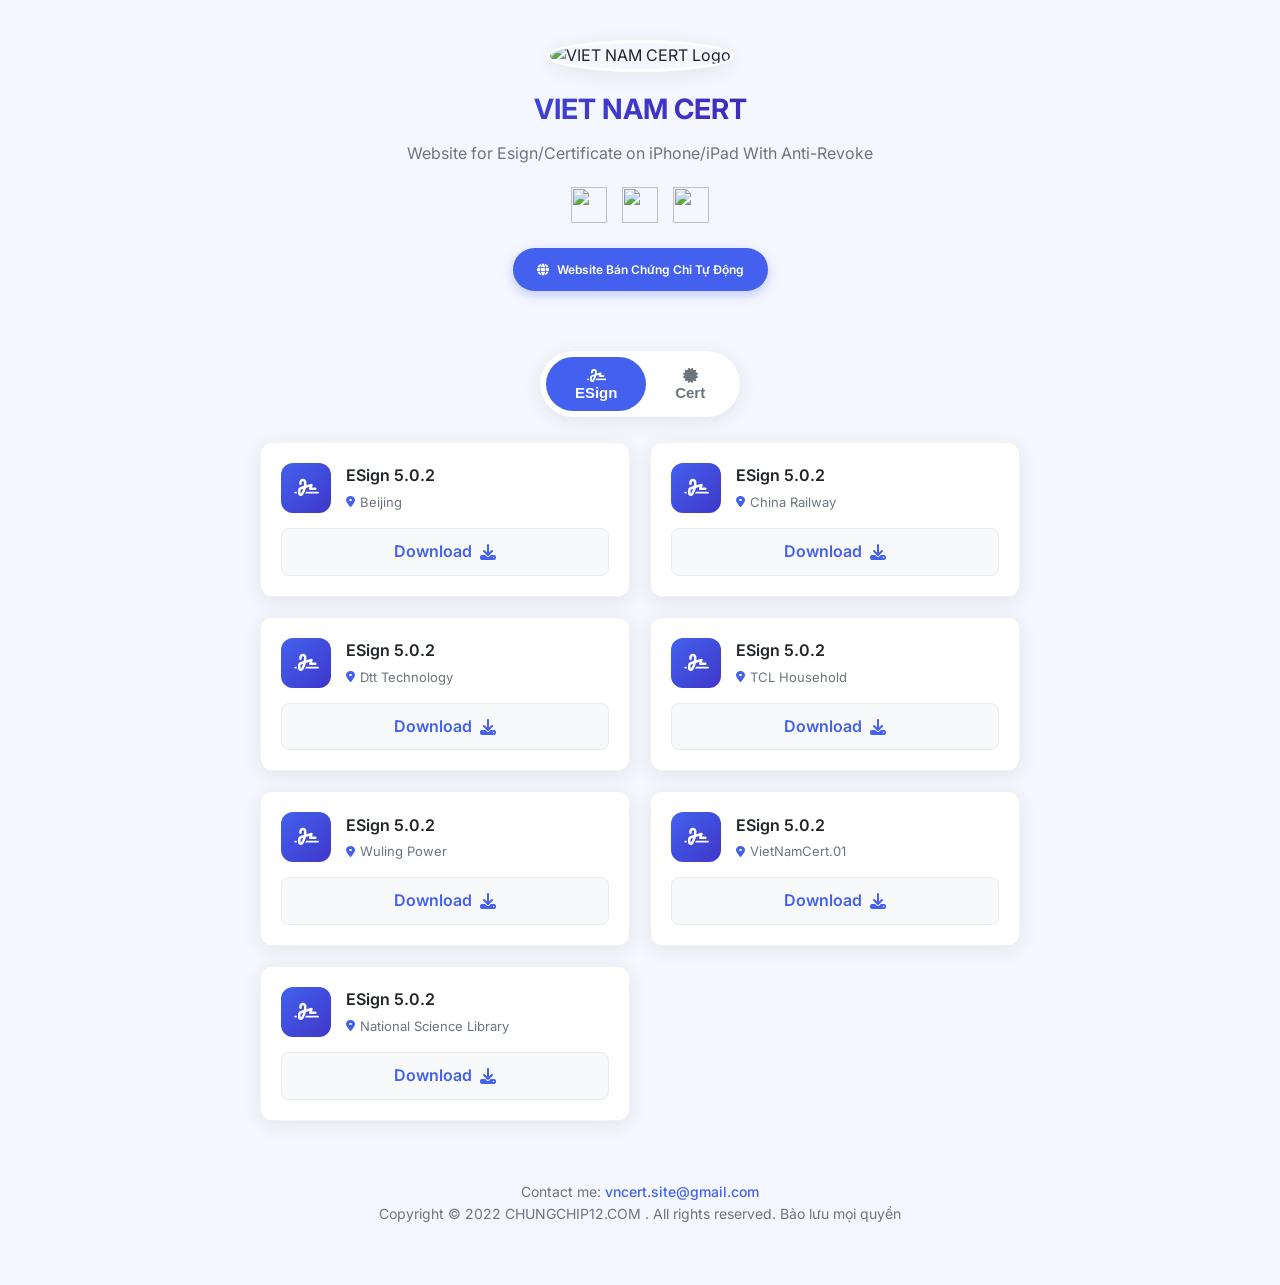
==== index.html @ 8fd4dbf2 "Cập nhật nội dung index.html" ====
<!DOCTYPE html>
<html lang="vi">
<head>
  <meta charset="UTF-8">
  <meta name="viewport" content="width=device-width, initial-scale=1.0">
  <title>ESign & Cert Manager</title>
  <link href="https://fonts.googleapis.com/css2?family=Inter:wght@400;500;600;700&display=swap" rel="stylesheet">
  <link rel="stylesheet" href="https://cdnjs.cloudflare.com/ajax/libs/font-awesome/6.4.0/css/all.min.css">
  <style>
    :root {
      --primary: #4361ee;
      --primary-dark: #3a56d4;
      --secondary: #3f37c9;
      --light: #f8f9fa;
      --dark: #212529;
      --gray: #6c757d;
      --light-gray: #e9ecef;
      --card-shadow: 0 4px 20px rgba(0, 0, 0, 0.08);
      --transition: all 0.3s ease;
    }
    
    * {
      margin: 0;
      padding: 0;
      box-sizing: border-box;
    }
    
    body {
      font-family: 'Inter', sans-serif;
      background-color: #f5f7ff;
      color: var(--dark);
      line-height: 1.6;
      padding: 20px;
      min-height: 100vh;
    }
    
    .container {
      max-width: 800px;
      margin: 0 auto;
      padding: 20px;
    }
    
    header {
      text-align: center;
      margin-bottom: 30px;
    }
    
    .logo {
      width: 100px;
      height: 100px;
      border-radius: 50%;
      object-fit: cover;
      border: 3px solid white;
      box-shadow: var(--card-shadow);
      margin-bottom: 15px;
    }
    
    h1 {
      font-size: 28px;
      font-weight: 700;
      color: var(--primary);
      margin-bottom: 10px;
      background: linear-gradient(90deg, #4361ee, #3a0ca3);
      -webkit-background-clip: text;
      -webkit-text-fill-color: transparent;
    }
    
    .subtitle {
      color: var(--gray);
      font-size: 16px;
      max-width: 500px;
      margin: 0 auto 20px;
    }
    
    .website-link {
      display: inline-flex;
      align-items: center;
      gap: 8px;
      background: var(--primary);
      color: white;
      padding: 12px 24px;
      border-radius: 50px;
      font-weight: 600;
      text-decoration: none;
      margin-bottom: 30px;
      transition: var(--transition);
      box-shadow: 0 4px 12px rgba(67, 97, 238, 0.3);
      font-size: 12px;
    }
    
    .website-link:hover {
      background: var(--primary-dark);
      transform: translateY(-2px);
      box-shadow: 0 6px 16px rgba(67, 97, 238, 0.4);
    }
    
    .social-icons {
      display: flex;
      justify-content: center;
      gap: 15px;
      margin-bottom: 25px;
    }
    
    .social-icon {
      width: 36px;
      height: 36px;
      
      object-fit: cover;
      cursor: pointer;
      transition: var(--transition);
    }
    
    .social-icon:hover {
      transform: translateY(-3px);
    }
    
    .tab-container {
      display: flex;
      justify-content: center;
      margin-bottom: 25px;
      background: white;
      padding: 6px;
      border-radius: 50px;
      box-shadow: var(--card-shadow);
      max-width: 200px;
      margin-left: auto;
      margin-right: auto;
    }
    
    .tab-btn {
      padding: 10px 25px;
      border-radius: 50px;
      font-weight: 600;
      border: none;
      background: transparent;
      cursor: pointer;
      color: var(--gray);
      transition: var(--transition);
      font-size: 15px;
    }
    
    .tab-btn.active {
      background: var(--primary);
      color: white;
    }
    
    .app-grid {
      display: grid;
      grid-template-columns: repeat(auto-fill, minmax(300px, 1fr));
      gap: 20px;
      margin-bottom: 40px;
    }
    
    .app-card {
      background: white;
      border-radius: 12px;
      padding: 20px;
      box-shadow: var(--card-shadow);
      transition: var(--transition);
      border: 1px solid rgba(0, 0, 0, 0.05);
    }
    
    .app-card:hover {
      transform: translateY(-5px);
      box-shadow: 0 10px 30px rgba(0, 0, 0, 0.1);
    }
    
    .app-header {
      display: flex;
      align-items: center;
      margin-bottom: 15px;
    }
    
    .app-icon {
      width: 50px;
      height: 50px;
      border-radius: 12px;
      background: linear-gradient(135deg, #4361ee, #3f37c9);
      display: flex;
      align-items: center;
      justify-content: center;
      margin-right: 15px;
      color: white;
      font-size: 20px;
    }
    
    .app-title {
      font-weight: 600;
      font-size: 16px;
      margin-bottom: 3px;
    }
    
    .app-meta {
      display: flex;
      align-items: center;
      color: var(--gray);
      font-size: 13px;
    }
    
    .app-meta i {
      margin-right: 5px;
      color: var(--primary);
      font-size: 12px;
    }
    
    .download-btn {
      display: flex;
      align-items: center;
      justify-content: center;
      width: 100%;
      padding: 10px;
      background: var(--light);
      border-radius: 8px;
      color: var(--primary);
      font-weight: 600;
      text-decoration: none;
      transition: var(--transition);
      margin-top: 15px;
      border: 1px solid var(--light-gray);
    }
    
    .download-btn:hover {
      background: var(--primary);
      color: white;
    }
    
    .download-btn i {
      margin-left: 8px;
    }
    
    footer {
      text-align: center;
      padding: 20px;
      color: var(--gray);
      font-size: 14px;
      margin-top: 40px;
    }
    
    footer a {
      color: var(--primary);
      text-decoration: none;
      font-weight: 500;
    }
    
    footer a:hover {
      text-decoration: underline;
    }
    
    .hidden {
      display: none;
    }
    
    @media (max-width: 768px) {
      .app-grid {
        grid-template-columns: 1fr;
      }
      
      h1 {
        font-size: 24px;
      }
      
      .subtitle {
        font-size: 14px;
      }
      
      .tab-btn {
        padding: 8px 20px;
        font-size: 14px;
      }
    }
  </style>
</head>
<body>
  <div class="container">
    <header>
      <img src="https://i.imgur.com/BIbDCrO.png" alt="VIET NAM CERT Logo" class="logo">
      <h1>VIET NAM CERT</h1>
      <p class="subtitle">Website for Esign/Certificate on iPhone/iPad With Anti-Revoke</p>
      
      <div class="social-icons">
        <img src="https://i.imgur.com/zsy9xD9.png" class="social-icon" onclick="window.open('https://www.youtube.com/@P12Cert/videos', '_blank')">
        <img src="https://i.imgur.com/HTuuzNZ.png" class="social-icon" onclick="window.open('https://t.me/vietnamcert', '_blank')">
        <img src="https://i.imgur.com/PNgQPOG.png" class="social-icon" onclick="window.open('https://t.me/p12certvn', '_blank')">
      </div>
      
      <a href="https://chungchip12.com" target="_blank" class="website-link">
        <i class="fas fa-globe"></i> Website Bán Chứng Chỉ Tự Động
      </a>
    </header>

    <div class="tab-container">
      <button class="tab-btn active" onclick="showList('esign')">
        <i class="fas fa-signature"></i> ESign
      </button>
      <button class="tab-btn" onclick="showList('cert')">
        <i class="fas fa-certificate"></i> Cert
      </button>
    </div>

    <!-- ESign List -->
    <div id="esign-list" class="app-grid">
      <div class="app-card">
        <div class="app-header">
          <div class="app-icon">
            <i class="fas fa-signature"></i>
          </div>
          <div>
            <div class="app-title">ESign 5.0.2</div>
            <div class="app-meta">
              <i class="fas fa-map-marker-alt"></i> Beijing
            </div>
          </div>
        </div>
        <a href="https://link4sub.com/K8V9" target="_blank" class="download-btn">
          Download <i class="fas fa-download"></i>
        </a>
      </div>

      <div class="app-card">
        <div class="app-header">
          <div class="app-icon">
            <i class="fas fa-signature"></i>
          </div>
          <div>
            <div class="app-title">ESign 5.0.2</div>
            <div class="app-meta">
              <i class="fas fa-map-marker-alt"></i> China Railway
            </div>
          </div>
        </div>
        <a href="https://link4sub.com/9WWn" target="_blank" class="download-btn">
          Download <i class="fas fa-download"></i>
        </a>
      </div>

      <div class="app-card">
        <div class="app-header">
          <div class="app-icon">
            <i class="fas fa-signature"></i>
          </div>
          <div>
            <div class="app-title">ESign 5.0.2</div>
            <div class="app-meta">
              <i class="fas fa-map-marker-alt"></i> Dtt Technology
            </div>
          </div>
        </div>
        <a href="https://link4sub.com/y6nn" target="_blank" class="download-btn">
          Download <i class="fas fa-download"></i>
        </a>
      </div>

      <div class="app-card">
        <div class="app-header">
          <div class="app-icon">
            <i class="fas fa-signature"></i>
          </div>
          <div>
            <div class="app-title">ESign 5.0.2</div>
            <div class="app-meta">
              <i class="fas fa-map-marker-alt"></i> TCL Household
            </div>
          </div>
        </div>
        <a href="https://link4sub.com/Xnjk" target="_blank" class="download-btn">
          Download <i class="fas fa-download"></i>
        </a>
      </div>

      <div class="app-card">
        <div class="app-header">
          <div class="app-icon">
            <i class="fas fa-signature"></i>
          </div>
          <div>
            <div class="app-title">ESign 5.0.2</div>
            <div class="app-meta">
              <i class="fas fa-map-marker-alt"></i> Wuling Power
            </div>
          </div>
        </div>
        <a href="https://link4sub.com/OKaz" target="_blank" class="download-btn">
          Download <i class="fas fa-download"></i>
        </a>
      </div>

      <div class="app-card">
        <div class="app-header">
          <div class="app-icon">
            <i class="fas fa-signature"></i>
          </div>
          <div>
            <div class="app-title">ESign 5.0.2</div>
            <div class="app-meta">
              <i class="fas fa-map-marker-alt"></i> VietNamCert.01
            </div>
          </div>
        </div>
        <a href="https://link4sub.com/bsZQ" target="_blank" class="download-btn">
          Download <i class="fas fa-download"></i>
        </a>
      </div>

      <div class="app-card">
        <div class="app-header">
          <div class="app-icon">
            <i class="fas fa-signature"></i>
          </div>
          <div>
            <div class="app-title">ESign 5.0.2</div>
            <div class="app-meta">
              <i class="fas fa-map-marker-alt"></i> National Science Library
            </div>
          </div>
        </div>
        <a href="https://link4sub.com/2k3j" target="_blank" class="download-btn">
          Download <i class="fas fa-download"></i>
        </a>
      </div>
    </div>

    <!-- Cert List -->
    <div id="cert-list" class="app-grid hidden">
      <div class="app-card">
        <div class="app-header">
          <div class="app-icon">
            <i class="fas fa-certificate"></i>
          </div>
          <div>
            <div class="app-title">Certificate File</div>
            <div class="app-meta">
              <i class="fas fa-map-marker-alt"></i> Beijing
            </div>
          </div>
        </div>
        <a href="https://link4m.com/phPY35Qe" target="_blank" class="download-btn">
          Download <i class="fas fa-download"></i>
        </a>
      </div>

      <div class="app-card">
        <div class="app-header">
          <div class="app-icon">
            <i class="fas fa-certificate"></i>
          </div>
          <div>
            <div class="app-title">Certificate File</div>
            <div class="app-meta">
              <i class="fas fa-map-marker-alt"></i> China Railway
            </div>
          </div>
        </div>
        <a href="https://link4m.com/tB8urR" target="_blank" class="download-btn">
          Download <i class="fas fa-download"></i>
        </a>
      </div>

      <div class="app-card">
        <div class="app-header">
          <div class="app-icon">
            <i class="fas fa-certificate"></i>
          </div>
          <div>
            <div class="app-title">Certificate File</div>
            <div class="app-meta">
              <i class="fas fa-map-marker-alt"></i> Dtt Technology
            </div>
          </div>
        </div>
        <a href="https://www.mediafire.com/file/sxjfhmdlax9tdfy/Dtt+Technology+Co.zip/file" target="_blank" class="download-btn">
          Download <i class="fas fa-download"></i>
        </a>
      </div>

      <div class="app-card">
        <div class="app-header">
          <div class="app-icon">
            <i class="fas fa-certificate"></i>
          </div>
          <div>
            <div class="app-title">Certificate File</div>
            <div class="app-meta">
              <i class="fas fa-map-marker-alt"></i> TCL Household
            </div>
          </div>
        </div>
        <a href="https://link4m.com/kZuQ2sb" target="_blank" class="download-btn">
          Download <i class="fas fa-download"></i>
        </a>
      </div>

      <div class="app-card">
        <div class="app-header">
          <div class="app-icon">
            <i class="fas fa-certificate"></i>
          </div>
          <div>
            <div class="app-title">Certificate File</div>
            <div class="app-meta">
              <i class="fas fa-map-marker-alt"></i> Wuling Power
            </div>
          </div>
        </div>
        <a href="https://www.mediafire.com/file/gt97g58vxmuqpcm/Wuling+Power+Corporation.zip/file" target="_blank" class="download-btn">
          Download <i class="fas fa-download"></i>
        </a>
      </div>

      <div class="app-card">
        <div class="app-header">
          <div class="app-icon">
            <i class="fas fa-certificate"></i>
          </div>
          <div>
            <div class="app-title">Certificate File</div>
            <div class="app-meta">
              <i class="fas fa-map-marker-alt"></i> VietNamCert.01
            </div>
          </div>
        </div>
        <a href="https://yeumoney.com/3GTBHW" target="_blank" class="download-btn">
          Download <i class="fas fa-download"></i>
        </a>
      </div>

      <div class="app-card">
        <div class="app-header">
          <div class="app-icon">
            <i class="fas fa-certificate"></i>
          </div>
          <div>
            <div class="app-title">Certificate File</div>
            <div class="app-meta">
              <i class="fas fa-map-marker-alt"></i> National Science Library
            </div>
          </div>
        </div>
        <a href="https://www.mediafire.com/file/mi9yi0okxf4slvl/National+Science+Library,Chinese+Academy+of+Sciences.zip/file" target="_blank" class="download-btn">
          Download <i class="fas fa-download"></i>
        </a>
      </div>
    </div>

    <footer>
      <p>Contact me: <a href="mailto:vncert.site@gmail.com">vncert.site@gmail.com</a></p>
      <p>Copyright © 2022 CHUNGCHIP12.COM . All rights reserved. Bảo lưu mọi quyền</p>
    </footer>
  </div>

  <script>
    function showList(type) {
      try {
        document.getElementById('esign-list').classList.toggle('hidden', type !== 'esign');
        document.getElementById('cert-list').classList.toggle('hidden', type !== 'cert');

        document.querySelectorAll('.tab-btn').forEach(btn => btn.classList.remove('active'));
        document.querySelector(`.tab-btn[onclick="showList('${type}')"]`).classList.add('active');
      } catch (error) {
        console.error('Error in showList:', error);
      }
    }
  </script>
</body>
</html>
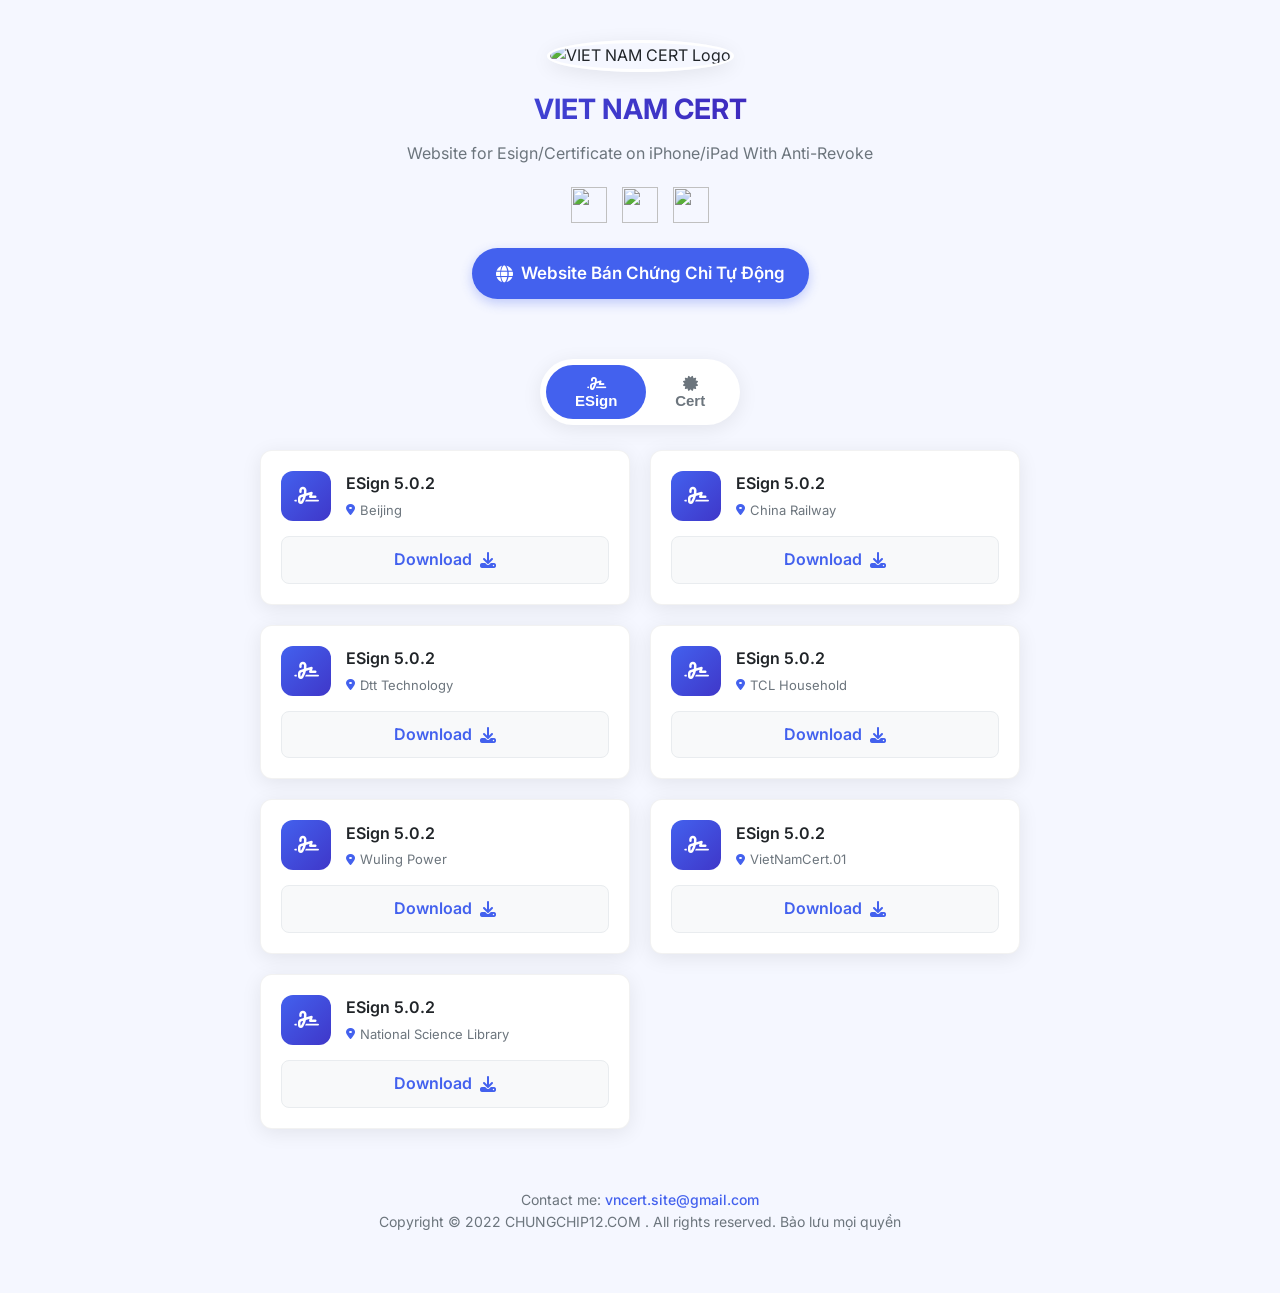
==== commit f8924ea7: "Cập nhật index.html từ VS Code" ====
--- a/index.html
+++ b/index.html
@@ -85,7 +85,7 @@
       margin-bottom: 30px;
       transition: var(--transition);
       box-shadow: 0 4px 12px rgba(67, 97, 238, 0.3);
-      font-size: 12px;
+      font-size: 17px;
     }
     
     .website-link:hover {
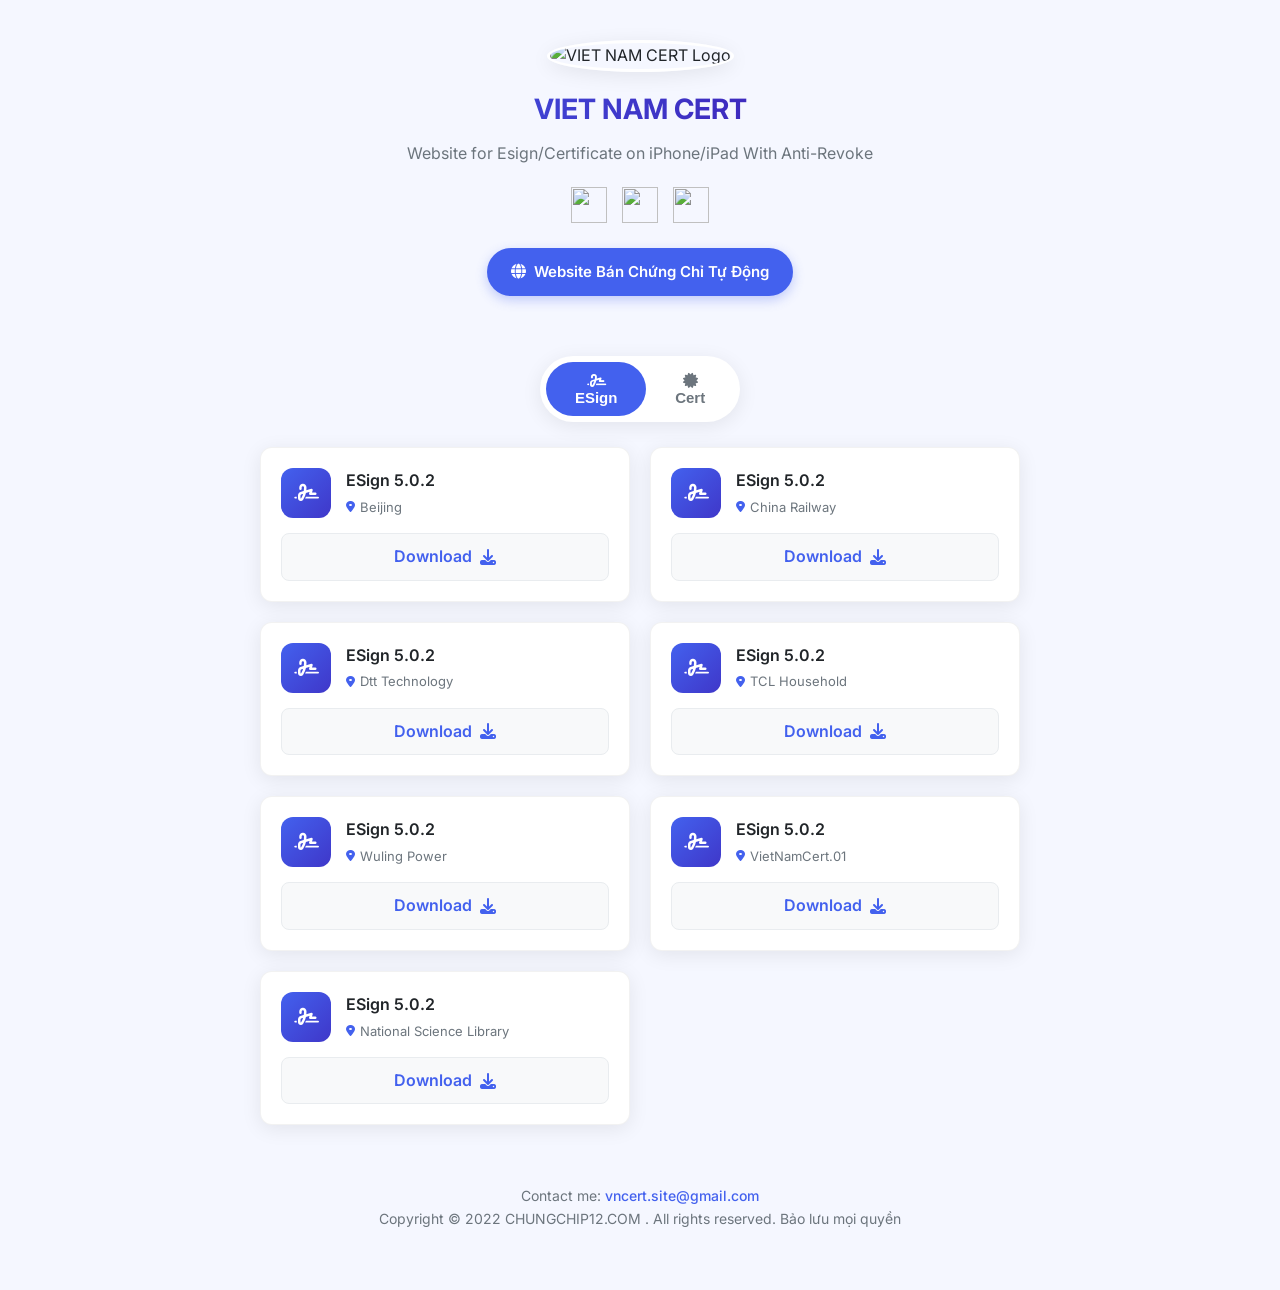
==== commit 0746e993: "Cập nhật index.html từ VS Code" ====
--- a/index.html
+++ b/index.html
@@ -85,7 +85,7 @@
       margin-bottom: 30px;
       transition: var(--transition);
       box-shadow: 0 4px 12px rgba(67, 97, 238, 0.3);
-      font-size: 17px;
+      font-size: 15px;
     }
     
     .website-link:hover {
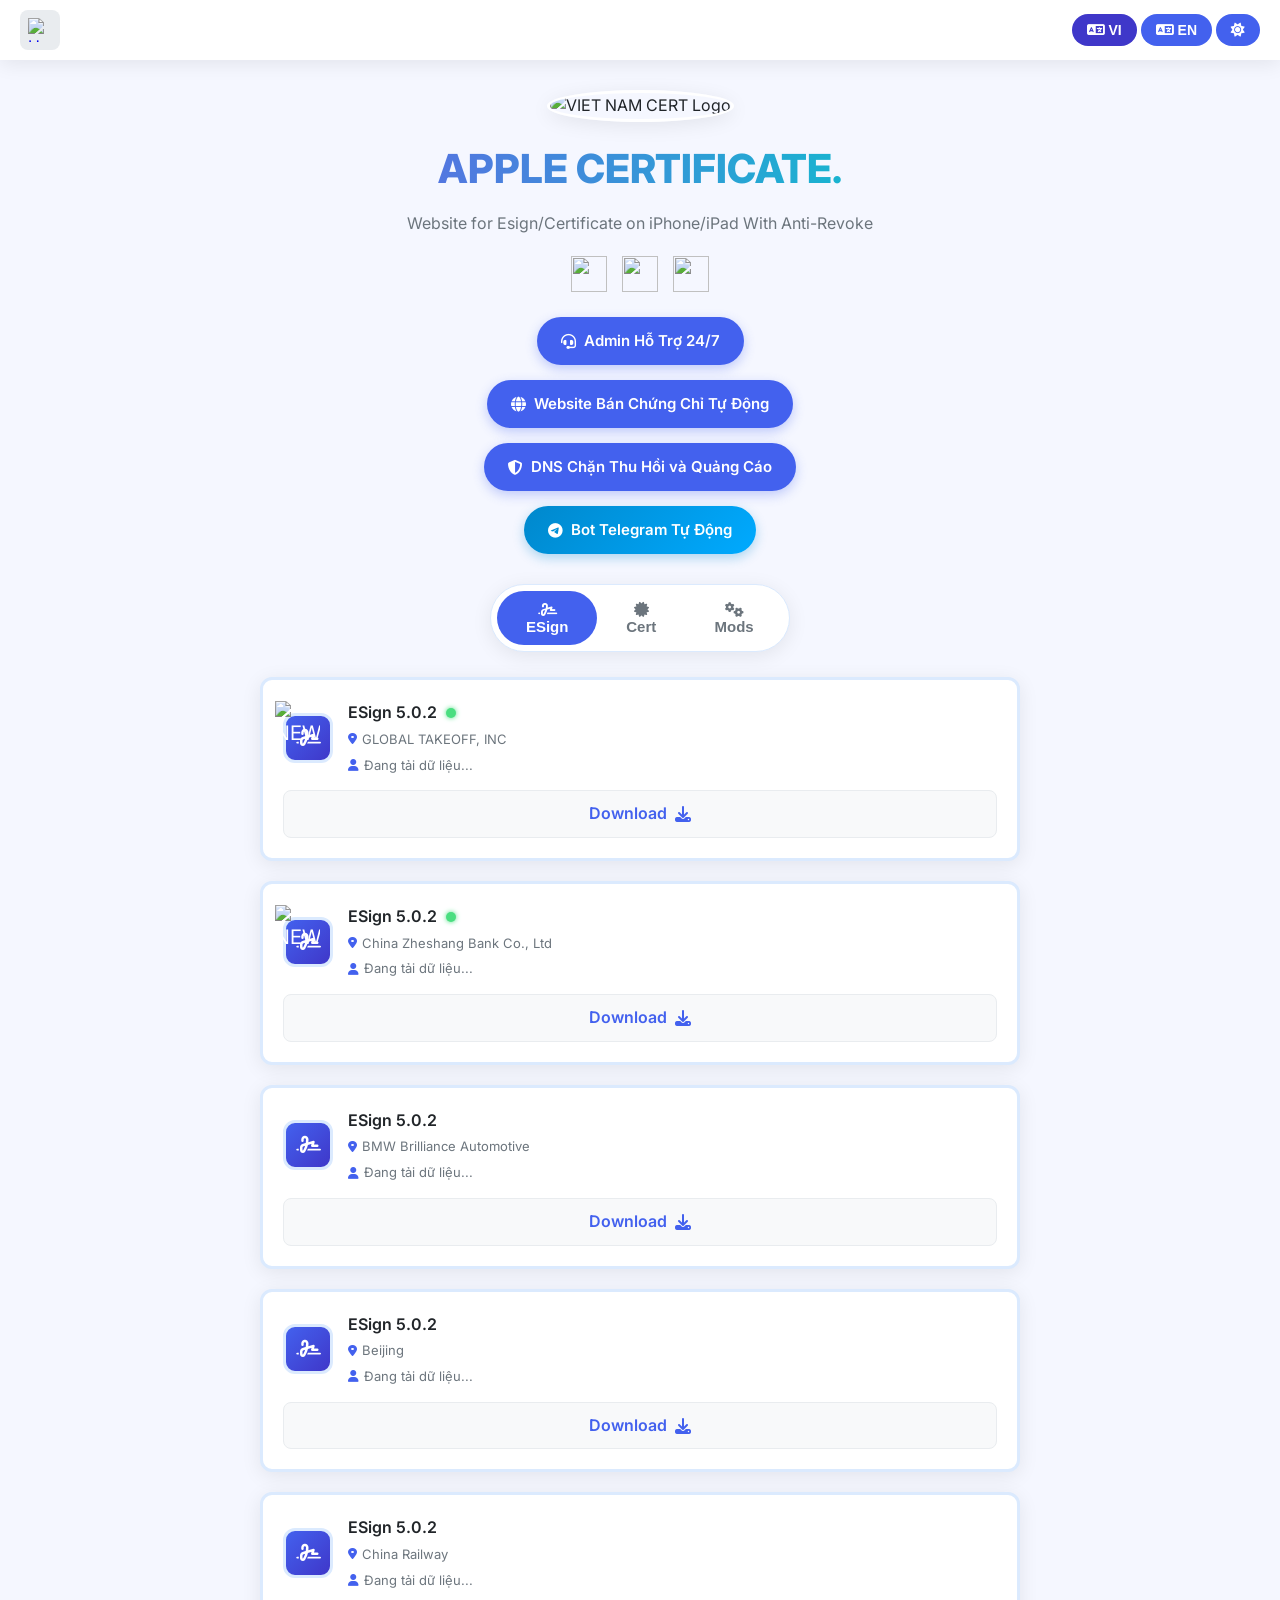
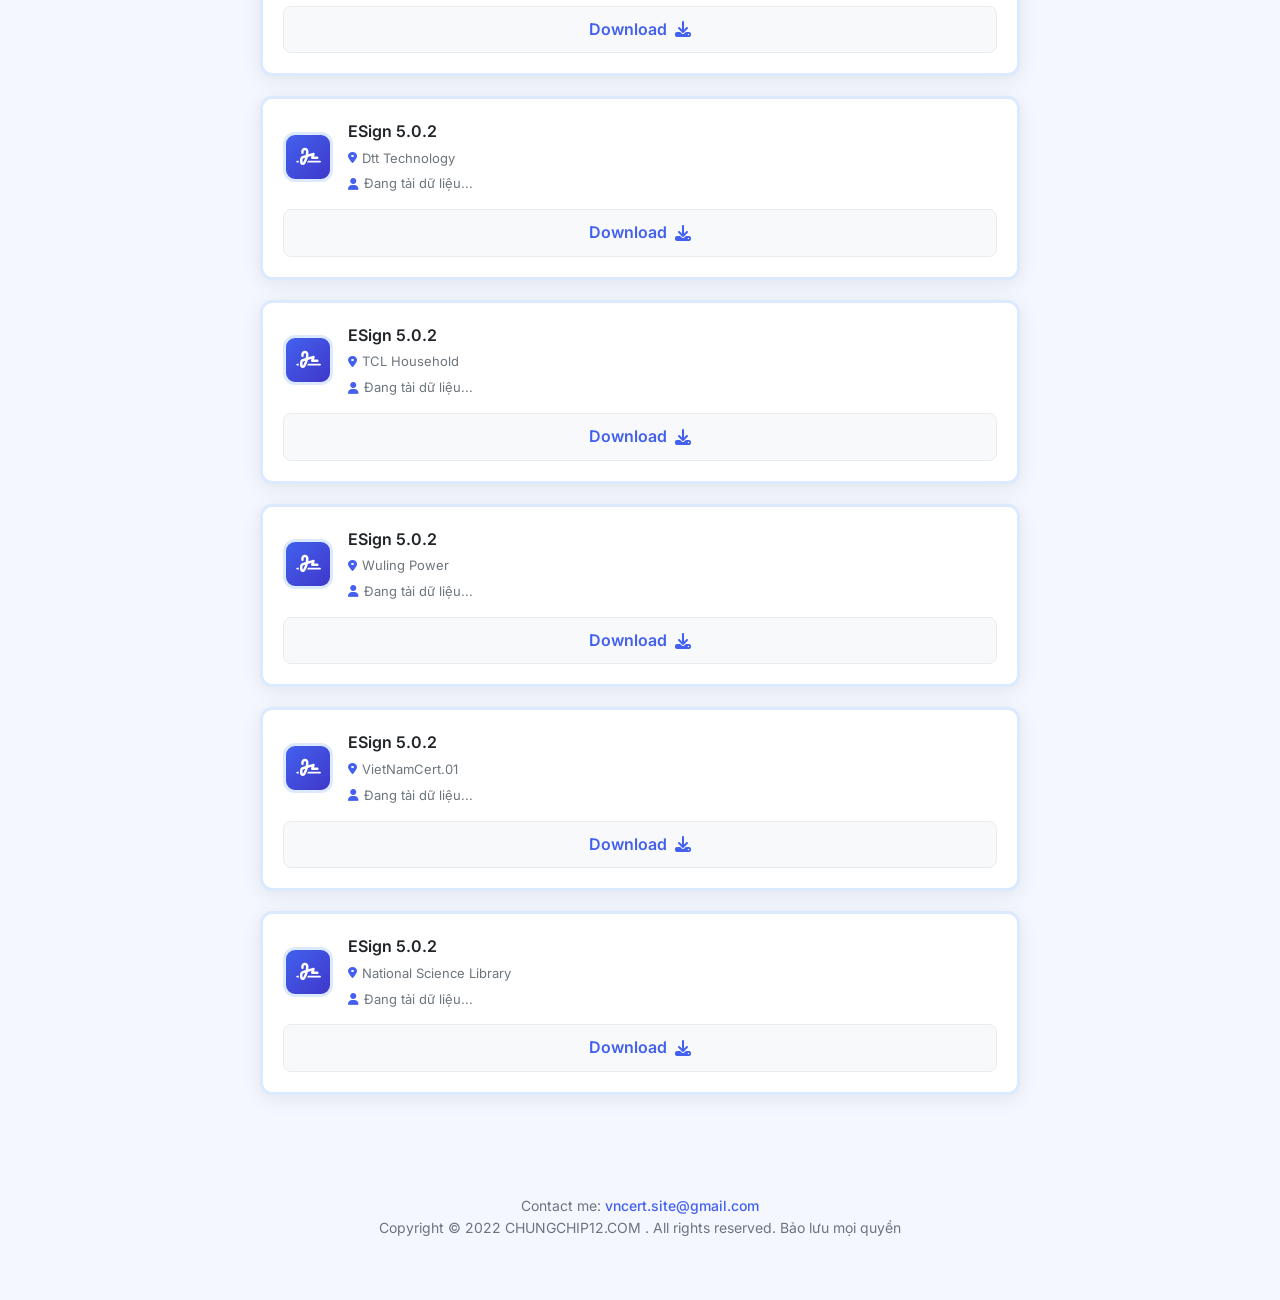
==== commit 27fcfea9: "Update index.html" ====
--- a/index.html
+++ b/index.html
@@ -3,9 +3,575 @@
 <head>
   <meta charset="UTF-8">
   <meta name="viewport" content="width=device-width, initial-scale=1.0">
-  <title>ESign & Cert Manager</title>
+  <title>ESign & Cert</title>
+  <link rel="icon" href="https://i.imgur.com/BIbDCrO.png" type="image/x-icon">
   <link href="https://fonts.googleapis.com/css2?family=Inter:wght@400;500;600;700&display=swap" rel="stylesheet">
   <link rel="stylesheet" href="https://cdnjs.cloudflare.com/ajax/libs/font-awesome/6.4.0/css/all.min.css">
+  <!-- Firebase Modular SDKs và logic chính -->
+  <script type="module">
+    import { initializeApp } from "https://www.gstatic.com/firebasejs/10.4.0/firebase-app.js";
+    import { getFirestore, doc, getDoc, updateDoc, increment, setDoc } from "https://www.gstatic.com/firebasejs/10.4.0/firebase-firestore.js";
+
+    // Cấu hình Firebase
+    const firebaseConfig = {
+      apiKey: "AIzaSyCBYy6EFilwx2ZTzHWMjtL3g59uQb3q7vk",
+      authDomain: "ioscert.firebaseapp.com",
+      projectId: "ioscert",
+      storageBucket: "ioscert.firebasestorage.app",
+      messagingSenderId: "564732555427",
+      appId: "1:564732555427:web:331de00a9db74007250f16",
+      measurementId: "G-327870BB4V"
+    };
+
+    // Khởi tạo Firebase
+    const app = initializeApp(firebaseConfig);
+    const db = getFirestore(app);
+
+    // Object translations
+    const translations = {
+      vi: {
+        title: "APPLE CERTIFICATE.",
+        subtitle: "Chia sẻ chứng chỉ ESign iPhone/iPad và các file iPAs mod",
+        support: "Liên Hệ Hỗ Trợ 24/7",
+        website: "Website Bán Chứng Chỉ Tự Động",
+        dns: "DNS Chặn Thu Hồi và Quảng Cáo",
+        contact: "Liên hệ: ",
+        copyright: "Bản quyền © 2022 CHUNGCHIP12.COM. Bảo lưu mọi quyền.",
+        beijing: "Beijing",
+        "china-railway": "China Railway",
+        "dtt-technology": "Dtt Technology",
+        "tcl-household": "TCL Household",
+        "wuling-power": "Wuling Power",
+        "vietnamcert-01": "VietNamCert.01",
+        "national-science-library": "National Science Library",
+        "Nhân bản app": "Nhân bản và nhiều tính năng VIP ",
+        youtube: "Mở khoá tính năng Premium",
+        "mods-placeholder": "Mods Placeholder",
+        "download-suffix": "lượt cài đặt thành công",
+        "search-placeholder": "Tìm kiếm ứng dụng...",
+        "no-results": "Không tìm thấy ứng dụng",
+        "telegram-bot": "Bot Telegram Tự Động",
+        "bot-support": "Hỗ trợ qua Bot 24/7"
+      },
+      en: {
+        title: "APPLE CERTIFICATE.",
+        subtitle: "Website share ESign/Certificate on iPhone/iPad With Anti-Revoke",
+        support: "Contact Support 24/7",
+        website: "Automatic Certificate Sales Website",
+        dns: "DNS for Anti-Revoke and Ads Block ",
+        contact: "Contact me: ",
+        copyright: "Copyright © 2022 CHUNGCHIP12.COM. All rights reserved.",
+        beijing: "Beijing",
+        "china-railway": "China Railway",
+        "dtt-technology": "Dtt Technology",
+        "tcl-household": "TCL Household",
+        "wuling-power": "Wuling Power",
+        "vietnamcert-01": "VietNamCert.01",
+        "national-science-library": "National Science Library",
+        "Nhân bản app": "Clone apps and unlock exclusive VIP features ",
+        youtube: "Unlock Premium Mods",
+        "mods-placeholder": "Mods Placeholder",
+        "download-suffix": "successful installations",
+        "search-placeholder": "Search for apps...",
+        "no-results": "No apps found",
+        "telegram-bot": "Telegram Auto Bot",
+        "bot-support": "24/7 Bot Support"
+      }
+    };
+
+    // Hàm hiển thị số lượt tải
+    async function updateCounter(linkId, elementId) {
+      try {
+        const docRef = doc(db, "downloads", linkId);
+        const docSnap = await getDoc(docRef);
+        let count = 0;
+        if (docSnap.exists()) {
+          count = docSnap.data().count;
+        } else {
+          await setDoc(docRef, { count: 3007 });
+          count = 3007;
+        }
+        const counterElement = document.getElementById(elementId);
+        if (counterElement) {
+          const currentLang = localStorage.getItem('language') || 'vi';
+          counterElement.innerHTML = `<span style="font-weight: bold; color:#e63946;">${count}</span> ${translations[currentLang]['download-suffix']}`;
+        } else {
+          console.error(`Counter element not found: ${elementId}`);
+        }
+      } catch (error) {
+        console.error(`Error updating counter for ${linkId}:`, error);
+        const counterElement = document.getElementById(elementId);
+        if (counterElement) {
+          counterElement.textContent = `Lỗi: ${error.message}`;
+        }
+      }
+    }
+
+    // Hàm xử lý sự kiện click download
+    function setupDownloadButton(btnId, linkId, url) {
+      const btn = document.getElementById(btnId);
+      if (!btn) return;
+      
+      const counterElementId = `counter-${linkId}`;
+      btn.href = url;
+      btn.setAttribute('target', '_blank');
+      btn.setAttribute('rel', 'noopener noreferrer');
+      btn.addEventListener("click", async (e) => {
+        try {
+          const docRef = doc(db, "downloads", linkId);
+          await updateDoc(docRef, { count: increment(1) });
+          await updateCounter(linkId, counterElementId);
+        } catch (error) {
+          console.error(`Error on download click for ${linkId}:`, error);
+        }
+      });
+      updateCounter(linkId, counterElementId);
+    }
+
+    // ========== HÀM MỚI CHO BOT TELEGRAM ==========
+    // Hàm để thiết lập nút download cho các mục mới
+    function setupNewDownloadButton(btnId, linkId, url) {
+      const btn = document.getElementById(btnId);
+      if (!btn) return;
+      
+      const counterElementId = `counter-${linkId}`;
+      btn.href = url;
+      btn.setAttribute('target', '_blank');
+      btn.setAttribute('rel', 'noopener noreferrer');
+      btn.addEventListener("click", async (e) => {
+        try {
+          const docRef = doc(db, "downloads", linkId);
+          await updateDoc(docRef, { count: increment(1) });
+          await updateCounter(linkId, counterElementId);
+        } catch (error) {
+          console.error(`Error on download click for ${linkId}:`, error);
+        }
+      });
+      updateCounter(linkId, counterElementId);
+    }
+
+    // Hàm để thêm mục mới vào danh sách
+    function addNewItem(type, htmlContent) {
+      const listElement = document.getElementById(`${type}-list`);
+      if (!listElement) return;
+      
+      // Tìm marker comment "NEW ITEMS WILL BE INSERTED HERE"
+      const markerComment = Array.from(listElement.childNodes).find(node => 
+        node.nodeType === Node.COMMENT_NODE && 
+        node.textContent.trim() === 'NEW ITEMS WILL BE INSERTED HERE'
+      );
+      
+      // Tạo element mới từ HTML
+      const tempDiv = document.createElement('div');
+      tempDiv.innerHTML = htmlContent;
+      const newItem = tempDiv.firstElementChild;
+      
+      if (!newItem) return;
+      
+      // Chèn trước marker comment nếu tìm thấy, nếu không thì append vào cuối
+      if (markerComment && markerComment.parentNode) {
+        listElement.insertBefore(newItem, markerComment);
+      } else {
+        // Nếu không tìm thấy marker, chèn trước no-results (cho mods) hoặc append
+        if (type === 'mods') {
+          const noResults = document.getElementById('no-results');
+          if (noResults && noResults.parentNode) {
+            listElement.insertBefore(newItem, noResults);
+          } else {
+            listElement.appendChild(newItem);
+          }
+        } else {
+          listElement.appendChild(newItem);
+        }
+      }
+      
+      // Thiết lập sự kiện cho nút download mới
+      const downloadBtn = newItem.querySelector('.download-btn');
+      if (downloadBtn && downloadBtn.id) {
+        const btnId = downloadBtn.id;
+        const linkId = btnId.replace('download-', '');
+        const url = downloadBtn.href;
+        setupNewDownloadButton(btnId, linkId, url);
+      }
+      
+      // Nếu là mods, cập nhật search
+      if (type === 'mods') {
+        filterMods();
+      }
+      
+      console.log(`Added new item to ${type} list`);
+    }
+
+    // Hàm thêm nhiều mục mới
+    function addMultipleNewItems(type, itemsArray) {
+      itemsArray.forEach(item => {
+        addNewItem(type, item);
+      });
+    }
+
+    // Hàm xóa mục cụ thể theo ID
+    function removeItemById(itemId) {
+      const item = document.getElementById(itemId);
+      if (item && item.parentNode) {
+        item.parentNode.removeChild(item);
+        console.log(`Removed item: ${itemId}`);
+        
+        // Cập nhật search nếu là mods
+        if (item.closest('#mods-list')) {
+          filterMods();
+        }
+      }
+    }
+
+    // Hàm cập nhật thông tin mục
+    function updateItem(itemId, newTitle, newMeta, newUrl) {
+      const item = document.getElementById(itemId);
+      if (!item) return;
+      
+      const titleEl = item.querySelector('.app-title');
+      const metaEl = item.querySelector('.app-meta');
+      const downloadBtn = item.querySelector('.download-btn');
+      
+      if (titleEl) titleEl.textContent = newTitle;
+      if (metaEl) metaEl.innerHTML = `<i class="fas fa-map-marker-alt"></i> ${newMeta}`;
+      if (downloadBtn && newUrl) {
+        const linkId = itemId.replace('download-', '');
+        downloadBtn.href = newUrl;
+        setupNewDownloadButton(itemId, linkId, newUrl);
+      }
+      
+      console.log(`Updated item: ${itemId}`);
+    }
+
+    // Hàm lấy danh sách hiện tại (cho bot sync)
+    function getCurrentItems(type) {
+      const listElement = document.getElementById(`${type}-list`);
+      if (!listElement) return [];
+      
+      const items = [];
+      const cards = listElement.querySelectorAll('.app-card');
+      
+      cards.forEach(card => {
+        const title = card.querySelector('.app-title')?.textContent || '';
+        const meta = card.querySelector('.app-meta')?.textContent.replace(/[\n\r]+|[\s]{2,}/g, ' ').trim() || '';
+        const btn = card.querySelector('.download-btn');
+        const btnId = btn?.id || '';
+        const url = btn?.href || '';
+        
+        if (btnId && title) {
+          items.push({
+            id: btnId,
+            title: title,
+            meta: meta,
+            url: url,
+            type: type
+          });
+        }
+      });
+      
+      return items;
+    }
+
+    // ========== END HÀM MỚI ==========
+
+    // Lưu cài đặt vào localStorage
+    function saveSettings(key, value) {
+      localStorage.setItem(key, value);
+    }
+
+    // Lấy cài đặt từ localStorage
+    function getSetting(key) {
+      return localStorage.getItem(key);
+    }
+
+    // Thiết lập ngôn ngữ
+    function setLanguage(lang) {
+      document.querySelectorAll('[data-i18n]').forEach(element => {
+        const key = element.getAttribute('data-i18n');
+        if (key !== "esign" && key !== "cert" && key !== "mods" && !element.classList.contains('download-btn')) {
+          if (key === 'contact') {
+            const link = element.querySelector('a');
+            if (link) {
+              element.innerHTML = translations[lang][key] + link.outerHTML;
+            } else {
+              element.textContent = translations[lang][key] || element.textContent;
+            }
+          } else if (element.classList.contains('app-meta')) {
+            element.innerHTML = `<i class="fas fa-map-marker-alt"></i> ${translations[lang][key] || element.textContent}`;
+          } else if (element.classList.contains('support-link')) {
+            element.innerHTML = `<i class="fas fa-headset"></i> ${translations[lang][key] || element.textContent}`;
+          } else if (element.classList.contains('website-link')) {
+            element.innerHTML = `<i class="fas fa-globe"></i> ${translations[lang][key] || element.textContent}`;
+          } else if (element.classList.contains('dns-link')) {
+            element.innerHTML = `<i class="fas fa-shield-alt"></i> ${translations[lang][key] || element.textContent}`;
+          } else if (element.classList.contains('bot-link')) {
+            element.innerHTML = `<i class="fab fa-telegram-plane"></i> ${translations[lang][key] || element.textContent}`;
+          } else {
+            element.textContent = translations[lang][key] || element.textContent;
+          }
+        }
+      });
+
+      const searchInput = document.getElementById('mods-search');
+      if (searchInput) {
+        searchInput.placeholder = translations[lang]['search-placeholder'];
+      }
+
+      document.querySelectorAll('.lang-btn').forEach(btn => btn.classList.remove('active'));
+      document.querySelector(`.lang-btn[data-lang="${lang}"]`).classList.add('active');
+      document.documentElement.lang = lang;
+      
+      saveSettings('language', lang);
+
+      document.querySelectorAll('.download-count span[id^="counter-"]').forEach(counter => {
+        const linkId = counter.id.replace('counter-', '');
+        updateCounter(linkId, counter.id);
+      });
+    }
+
+    // Thiết lập chế độ giao diện
+    function toggleTheme() {
+      const currentTheme = document.documentElement.getAttribute('data-theme') || 'light';
+      const newTheme = currentTheme === 'light' ? 'dark' : 'light';
+      document.documentElement.setAttribute('data-theme', newTheme);
+      document.querySelector('.theme-toggle i').className = newTheme === 'light' ? 'fas fa-moon' : 'fas fa-sun';
+      
+      saveSettings('theme', newTheme);
+    }
+
+    // Áp dụng chế độ giao diện đã lưu
+    function applySavedTheme() {
+      const savedTheme = getSetting('theme');
+      if (savedTheme) {
+        document.documentElement.setAttribute('data-theme', savedTheme);
+        document.querySelector('.theme-toggle i').className = savedTheme === 'light' ? 'fas fa-moon' : 'fas fa-sun';
+      }
+    }
+
+    // Áp dụng ngôn ngữ đã lưu
+    function applySavedLanguage() {
+      const savedLang = getSetting('language') || 'vi';
+      setLanguage(savedLang);
+    }
+
+    // Hàm chuyển đổi tab
+    function showList(type) {
+      try {
+        const esignList = document.getElementById('esign-list');
+        const certList = document.getElementById('cert-list');
+        const modsList = document.getElementById('mods-list');
+        const searchContainer = document.getElementById('search-container');
+
+        if (!esignList || !certList || !modsList || !searchContainer) {
+          console.error('Error: One or more elements not found in DOM');
+          return;
+        }
+
+        esignList.classList.toggle('hidden', type !== 'esign');
+        certList.classList.toggle('hidden', type !== 'cert');
+        modsList.classList.toggle('hidden', type !== 'mods');
+        searchContainer.classList.toggle('hidden', type !== 'mods');
+
+        document.querySelectorAll('.tab-btn').forEach(btn => btn.classList.remove('active'));
+        const activeBtn = document.querySelector(`.tab-btn[data-tab="${type}"]`);
+        if (activeBtn) {
+          activeBtn.classList.add('active');
+        } else {
+          console.error(`Error: Tab button for ${type} not found`);
+        }
+
+        if (type === 'mods') {
+          const searchInput = document.getElementById('mods-search');
+          searchInput.value = '';
+          filterMods();
+        }
+      } catch (error) {
+        console.error('Error in showList:', error.message);
+      }
+    }
+
+    // Hàm lọc mods theo chuỗi tìm kiếm (tìm kiếm ở bất kỳ vị trí nào trong tiêu đề)
+    function filterMods() {
+      const input = document.getElementById('mods-search').value.toLowerCase().trim();
+      const modsList = document.getElementById('mods-list');
+      const cards = modsList.querySelectorAll('.app-card');
+      const noResults = document.getElementById('no-results');
+      let visibleCount = 0;
+
+      cards.forEach(card => {
+        const title = card.querySelector('.app-title').textContent.toLowerCase();
+        if (input === '' || title.includes(input)) {
+          // Hiển thị với animation fade-in và slide-up
+          if (card.style.display === 'none' || card.style.display === '') {
+            card.style.display = 'block';
+            card.style.opacity = '0';
+            card.style.transform = 'translateY(20px)';
+            setTimeout(() => {
+              card.style.opacity = '1';
+              card.style.transform = 'translateY(0)';
+            }, 10); // Delay nhỏ để trigger transition
+          } else {
+            card.style.opacity = '1';
+            card.style.transform = 'translateY(0)';
+          }
+          visibleCount++;
+        } else {
+          // Ẩn với animation fade-out và slide-down
+          card.style.opacity = '0';
+          card.style.transform = 'translateY(20px)';
+          setTimeout(() => {
+            card.style.display = 'none';
+          }, 300); // Thời gian transition
+        }
+      });
+
+      if (visibleCount === 0) {
+        noResults.classList.remove('hidden');
+      } else {
+        noResults.classList.add('hidden');
+      }
+    }
+
+    // ========== KHỞI TẠO ==========
+    // Khởi tạo các nút download khi trang tải xong
+    window.addEventListener("load", () => {
+      const esignButtons = [
+        { btnId: 'download-esign-global', linkId: 'esign-global', url: 'https://link4sub.com/JjFO' },
+        { btnId: 'download-esign-zheshang', linkId: 'esign-zheshang', url: 'https://link4sub.com/JjFO' },
+        { btnId: 'download-esign-bmw', linkId: 'esign-bmw', url: 'https://link4sub.com/jh5D' },
+        { btnId: 'download-esign-beijing', linkId: 'esign-beijing', url: 'https://link4sub.com/K8V9' },
+        { btnId: 'download-esign-railway', linkId: 'esign-railway', url: 'https://link4sub.com/9WWn' },
+        { btnId: 'download-esign-dtt', linkId: 'esign-dtt', url: 'https://link4sub.com/y6nn' },
+        { btnId: 'download-esign-tcl', linkId: 'esign-tcl', url: 'https://link4sub.com/Xnjk' },
+        { btnId: 'download-esign-wuling', linkId: 'esign-wuling', url: 'https://link4sub.com/OKaz' },
+        { btnId: 'download-esign-vietnamcert', linkId: 'esign-vietnamcert', url: 'https://link4sub.com/bsZQ' },
+        { btnId: 'download-esign-nsl', linkId: 'esign-nsl', url: 'https://link4sub.com/2k3j' }
+      ];
+
+      const certButtons = [
+        { btnId: 'download-cert-global', linkId: 'cert-global', url: 'https://link4m.com/4bQLgsj' },
+        { btnId: 'download-cert-zheshang', linkId: 'cert-zheshang', url: 'https://link4m.com/epZLK' },
+        { btnId: 'download-cert-bmw', linkId: 'cert-bmw', url: 'https://www.mediafire.com/file/bleytnn30nu8pby/China+Zheshang+Bank+Co.,+Ltd.zip/file' },
+        { btnId: 'download-cert-beijing', linkId: 'cert-beijing', url: 'https://link4m.com/phPY35Qe' },
+        { btnId: 'download-cert-railway', linkId: 'cert-railway', url: 'https://link4m.com/tB8urR' },
+        { btnId: 'download-cert-dtt', linkId: 'cert-dtt', url: 'https://www.mediafire.com/file/sxjfhmdlax9tdfy/Dtt+Technology+Co.zip/file' },
+        { btnId: 'download-cert-tcl', linkId: 'cert-tcl', url: 'https://link4m.com/kZuQ2sb' },
+        { btnId: 'download-cert-wuling', linkId: 'cert-wuling', url: 'https://www.mediafire.com/file/gt97g58vxmuqpcm/Wuling+Power+Corporation.zip/file' },
+        { btnId: 'download-cert-vietnamcert', linkId: 'cert-vietnamcert', url: 'https://yeumoney.com/3GTBHW' },
+        { btnId: 'download-cert-nsl', linkId: 'cert-nsl', url: 'https://www.mediafire.com/file/mi9yi0okxf4slvl/National+Science+Library,Chinese+Academy+of+Sciences.zip/file' }
+      ];
+
+      const modsButtons = [
+        { btnId: 'download-mods-coin2', linkId: 'mods-coin2', url: 'https://link4m.com/TE058' },
+        { btnId: 'download-mods-capcutpro', linkId: 'mods-capcutpro', url: 'https://link4m.com/d2Yq2hs9' },
+        { btnId: 'download-mods-locket', linkId: 'mods-locket', url: 'https://link4m.com/Beevd' },
+        { btnId: 'download-mods-coin', linkId: 'mods-coin', url: 'https://link4m.com/UKWKXe' },
+        { btnId: 'download-mods-lqm-v2', linkId: 'mods-lqm-v2', url: 'https://link4m.com/UKWKXe' },
+        { btnId: 'download-mods-lqm-v1', linkId: 'mods-lqm-v1', url: 'https://is.gd/NNLH2v' },
+        { btnId: 'download-mods-key', linkId: 'mods-key', url: 'https://link4m.com/zvHS2' },
+        { btnId: 'download-mods-fb', linkId: 'mods-fb', url: 'https://link4m.com/56CAI48p' },
+        { btnId: 'download-mods-mess', linkId: 'mods-mess', url: 'https://link4m.com/hRIjYxr' },
+        { btnId: 'download-mods-yt', linkId: 'mods-yt', url: 'https://link4m.com/zDZwh7' }
+      ];
+
+      esignButtons.forEach(({ btnId, linkId, url }) => {
+        setupDownloadButton(btnId, linkId, url);
+      });
+
+      certButtons.forEach(({ btnId, linkId, url }) => {
+        setupDownloadButton(btnId, linkId, url);
+      });
+
+      modsButtons.forEach(({ btnId, linkId, url }) => {
+        setupDownloadButton(btnId, linkId, url);
+      });
+
+      document.querySelectorAll('.tab-btn').forEach(btn => {
+        btn.addEventListener('click', () => {
+          const tabType = btn.getAttribute('data-tab');
+          if (tabType) {
+            showList(tabType);
+          }
+        });
+      });
+
+      const searchInput = document.getElementById('mods-search');
+      if (searchInput) {
+        searchInput.addEventListener('input', filterMods);
+      }
+
+      // Log current items for bot sync
+      console.log('Current items:', {
+        esign: getCurrentItems('esign'),
+        cert: getCurrentItems('cert'),
+        mods: getCurrentItems('mods')
+      });
+    });
+
+    // Scroll header behavior
+    let lastScrollTop = 0;
+    const header = document.querySelector('.top-header');
+    window.addEventListener('scroll', () => {
+      let scrollTop = window.pageYOffset || document.documentElement.scrollTop;
+      if (scrollTop > lastScrollTop && scrollTop > 200) {
+        header.classList.add('hidden');
+      } else if (scrollTop < lastScrollTop && scrollTop <= 200) {
+        header.classList.remove('hidden');
+      }
+      lastScrollTop = scrollTop;
+    });
+
+    // DOM Content Loaded
+    document.addEventListener('DOMContentLoaded', function() {
+      applySavedTheme();
+      applySavedLanguage();
+      
+      document.querySelectorAll('.lang-btn').forEach(btn => {
+        btn.addEventListener('click', () => setLanguage(btn.getAttribute('data-lang')));
+      });
+
+      document.querySelector('.theme-toggle').addEventListener('click', toggleTheme);
+    });
+
+    // ========== API CHO BOT TELEGRAM ==========
+    // Expose functions globally for bot access
+    window.BotAPI = {
+      addNewItem: addNewItem,
+      addMultipleNewItems: addMultipleNewItems,
+      removeItemById: removeItemById,
+      updateItem: updateItem,
+      getCurrentItems: getCurrentItems,
+      setLanguage: setLanguage
+    };
+
+    // Hàm nhận message từ bot (có thể dùng WebSocket hoặc polling)
+    window.receiveBotMessage = function(message) {
+      try {
+        const data = typeof message === 'string' ? JSON.parse(message) : message;
+        console.log('Received from bot:', data);
+        
+        if (data.action === 'add') {
+          addNewItem(data.type, data.html);
+        } else if (data.action === 'add_multiple') {
+          addMultipleNewItems(data.type, data.items);
+        } else if (data.action === 'remove') {
+          removeItemById(data.itemId);
+        } else if (data.action === 'update') {
+          updateItem(data.itemId, data.title, data.meta, data.url);
+        } else if (data.action === 'sync') {
+          // Sync toàn bộ danh sách
+          const current = {
+            esign: getCurrentItems('esign'),
+            cert: getCurrentItems('cert'),
+            mods: getCurrentItems('mods')
+          };
+          return current;
+        }
+      } catch (error) {
+        console.error('Error processing bot message:', error);
+      }
+    };
+  </script>
   <style>
     :root {
       --primary: #4361ee;
@@ -17,62 +583,189 @@
       --light-gray: #e9ecef;
       --card-shadow: 0 4px 20px rgba(0, 0, 0, 0.08);
       --transition: all 0.3s ease;
-    }
-    
+      --background: #f5f7ff;
+      --text: #212529;
+      --card-bg: #ffffff;
+      --button-bg: #f8f9fa;
+      --button-border: #e9ecef;
+    }
+
+    [data-theme="dark"] {
+      --background: #1a1a1a;
+      --text: #e0e0e0;
+      --card-bg: #2a2a2a;
+      --button-bg: #333333;
+      --button-border: #444444;
+      --light-gray: #444444;
+      --gray: #a0a0a0;
+    }
+
     * {
       margin: 0;
       padding: 0;
       box-sizing: border-box;
     }
-    
+
     body {
       font-family: 'Inter', sans-serif;
-      background-color: #f5f7ff;
-      color: var(--dark);
+      background-color: var(--background);
+      color: var(--text);
       line-height: 1.6;
       padding: 20px;
       min-height: 100vh;
-    }
-    
+      max-width: 100%;
+      overflow-x: hidden;
+      transition: var(--transition);
+      padding-top: 70px;
+    }
+
     .container {
       max-width: 800px;
       margin: 0 auto;
       padding: 20px;
-    }
-    
+      width: 100%;
+    }
+
+    .top-header {
+      display: flex;
+      justify-content: space-between;
+      align-items: center;
+      gap: 15px;
+      padding: 10px 20px;
+      background: var(--card-bg);
+      border-radius: 0;
+      box-shadow: var(--card-shadow);
+      position: fixed;
+      top: 0;
+      left: 0;
+      right: 0;
+      z-index: 1000;
+      width: 100%;
+      transition: transform 0.3s ease, opacity 0.3s ease;
+    }
+
+    .top-header.hidden {
+      transform: translateY(-100%);
+      opacity: 0;
+    }
+
+    .home-link {
+      display: flex;
+      align-items: center;
+      justify-content: center;
+      width: 40px;
+      height: 40px;
+      border-radius: 8px;
+      background: var(--light-gray);
+      text-decoration: none;
+      transition: var(--transition);
+    }
+
+    .home-link img {
+      width: 24px;
+      height: 24px;
+      object-fit: contain;
+    }
+
+    .home-link:hover {
+      background: var(--gray);
+      transform: scale(1.1);
+    }
+
+    .lang-btn, .theme-toggle {
+      padding: 8px 15px;
+      border-radius: 50px;
+      border: none;
+      background: var(--primary);
+      color: white;
+      font-weight: 600;
+      cursor: pointer;
+      transition: var(--transition);
+      font-size: 14px;
+    }
+
+    .lang-btn:hover, .theme-toggle:hover {
+      background: var(--primary-dark);
+      transform: translateY(-2px);
+    }
+
+    .lang-btn.active {
+      background: var(--secondary);
+    }
+
+    .theme-toggle i {
+      font-size: 14px;
+    }
+
     header {
       text-align: center;
       margin-bottom: 30px;
-    }
-    
+      animation: fadeIn 1s ease-in-out;
+    }
+
     .logo {
-      width: 100px;
-      height: 100px;
+      width: 125px;
+      height: 125px;
       border-radius: 50%;
       object-fit: cover;
-      border: 3px solid white;
+      border: 3px solid var(--card-bg);
       box-shadow: var(--card-shadow);
       margin-bottom: 15px;
-    }
-    
+      transition: var(--transition);
+    }
+
+    .logo:hover {
+      transform: rotate(10deg) scale(1.05);
+    }
+
     h1 {
-      font-size: 28px;
-      font-weight: 700;
+      font-size: 40px;
+      font-weight: 800;
       color: var(--primary);
       margin-bottom: 10px;
-      background: linear-gradient(90deg, #4361ee, #3a0ca3);
+      background: linear-gradient(90deg, #6c5ce7, #00cec9);
       -webkit-background-clip: text;
       -webkit-text-fill-color: transparent;
-    }
-    
+      animation: slideIn 0.8s ease-out;
+    }
+
     .subtitle {
       color: var(--gray);
       font-size: 16px;
       max-width: 500px;
       margin: 0 auto 20px;
-    }
-    
-    .website-link {
+      animation: fadeIn 1.2s ease-in-out;
+    }
+
+    .social-icons {
+      display: flex;
+      justify-content: center;
+      gap: 15px;
+      margin-bottom: 25px;
+      animation: fadeIn 1.5s ease-in-out;
+    }
+
+    .social-icon {
+      width: 36px;
+      height: 36px;
+      object-fit: cover;
+      cursor: pointer;
+      transition: var(--transition);
+    }
+
+    .social-icon:hover {
+      transform: translateY(-3px) scale(1.1);
+    }
+
+    .links-container {
+      display: flex;
+      flex-direction: column;
+      align-items: center;
+      gap: 15px;
+      margin-bottom: 15px;
+    }
+
+    .website-link, .support-link, .dns-link, .bot-link {
       display: inline-flex;
       align-items: center;
       gap: 8px;
@@ -82,51 +775,44 @@
       border-radius: 50px;
       font-weight: 600;
       text-decoration: none;
-      margin-bottom: 30px;
       transition: var(--transition);
       box-shadow: 0 4px 12px rgba(67, 97, 238, 0.3);
       font-size: 15px;
-    }
-    
-    .website-link:hover {
+      animation: bounceIn 1s ease-out;
+    }
+
+    .bot-link {
+      background: linear-gradient(135deg, #0088cc, #00aaff);
+      box-shadow: 0 4px 12px rgba(0, 136, 204, 0.3);
+    }
+
+    .bot-link:hover {
+      background: linear-gradient(135deg, #0077b3, #0099e6);
+      transform: translateY(-2px);
+      box-shadow: 0 6px 16px rgba(0, 136, 204, 0.4);
+    }
+
+    .website-link:hover, .support-link:hover, .dns-link:hover {
       background: var(--primary-dark);
       transform: translateY(-2px);
       box-shadow: 0 6px 16px rgba(67, 97, 238, 0.4);
     }
-    
-    .social-icons {
-      display: flex;
-      justify-content: center;
-      gap: 15px;
-      margin-bottom: 25px;
-    }
-    
-    .social-icon {
-      width: 36px;
-      height: 36px;
-      
-      object-fit: cover;
-      cursor: pointer;
-      transition: var(--transition);
-    }
-    
-    .social-icon:hover {
-      transform: translateY(-3px);
-    }
-    
+
     .tab-container {
+      border: 1.9px solid #dbeafe;
       display: flex;
       justify-content: center;
       margin-bottom: 25px;
-      background: white;
+      background: var(--card-bg);
       padding: 6px;
       border-radius: 50px;
       box-shadow: var(--card-shadow);
-      max-width: 200px;
+      max-width: 300px;
       margin-left: auto;
       margin-right: auto;
-    }
-    
+      animation: slideUp 0.8s ease-out;
+    }
+
     .tab-btn {
       padding: 10px 25px;
       border-radius: 50px;
@@ -138,39 +824,89 @@
       transition: var(--transition);
       font-size: 15px;
     }
-    
+
     .tab-btn.active {
       background: var(--primary);
       color: white;
     }
-    
+
+    .search-container {
+      display: flex;
+      justify-content: center;
+      margin-bottom: 20px;
+      animation: slideUp 0.8s ease-out;
+    }
+
+    .search-wrapper {
+      position: relative;
+      width: 100%;
+      max-width: 400px;
+    }
+
+    .search-input {
+      width: 100%;
+      padding: 12px 40px 12px 20px;
+      border-radius: 50px;
+      border: 1px solid var(--button-border);
+      background: var(--card-bg);
+      color: var(--text);
+      font-size: 15px;
+      outline: none;
+      transition: var(--transition);
+      box-shadow: var(--card-shadow);
+    }
+
+    .search-input:focus {
+      border-color: var(--primary);
+      box-shadow: 0 0 0 3px rgba(67, 97, 238, 0.2);
+    }
+
+    .search-icon {
+      position: absolute;
+      right: 20px;
+      top: 50%;
+      transform: translateY(-50%);
+      color: var(--gray);
+      font-size: 16px;
+    }
+
     .app-grid {
       display: grid;
-      grid-template-columns: repeat(auto-fill, minmax(300px, 1fr));
+      grid-template-columns: 1fr;
       gap: 20px;
       margin-bottom: 40px;
-    }
-    
+      animation: fadeIn 1s ease-in-out;
+      /* Điểm chèn nội dung mới */
+      position: relative;
+    }
+
+    .app-grid::after {
+      content: '';
+      display: block;
+      height: 20px;
+    }
+
     .app-card {
-      background: white;
+      background: var(--card-bg);
       border-radius: 12px;
       padding: 20px;
       box-shadow: var(--card-shadow);
-      transition: var(--transition);
-      border: 1px solid rgba(0, 0, 0, 0.05);
-    }
-    
+      transition: opacity 0.3s ease, transform 0.3s ease;
+      border: 3px solid #dbeafe;
+      animation: slideUp 0.5s ease-out;
+    }
+
     .app-card:hover {
       transform: translateY(-5px);
       box-shadow: 0 10px 30px rgba(0, 0, 0, 0.1);
     }
-    
+
     .app-header {
       display: flex;
       align-items: center;
       margin-bottom: 15px;
     }
-    
+
     .app-icon {
       width: 50px;
       height: 50px;
@@ -182,140 +918,425 @@
       margin-right: 15px;
       color: white;
       font-size: 20px;
-    }
-    
+      border: 3px solid #dbeafe;
+      position: relative;
+    }
+
+    .new-badge {
+      position: absolute;
+      top: -14.5px;
+      left: -11px;
+      width: 45px;
+      height: 45px;
+      object-fit: contain;
+      z-index: 10;
+    } 
+
     .app-title {
       font-weight: 600;
       font-size: 16px;
       margin-bottom: 3px;
-    }
-    
+      display: flex;
+      align-items: center;
+      gap: 4px;
+    }
+
+    .status-dot {
+      display: inline-block;
+      width: 10px;
+      height: 10px;
+      background-color: #4ade80;
+      border-radius: 50%;
+      animation: pulseDot 1.5s infinite;
+      box-shadow: 0 0 5px #4ade80;
+      margin-left: 5px;
+    }
+
     .app-meta {
       display: flex;
       align-items: center;
       color: var(--gray);
       font-size: 13px;
     }
-    
+
     .app-meta i {
       margin-right: 5px;
       color: var(--primary);
       font-size: 12px;
     }
-    
+
+    .download-count {
+      display: flex;
+      align-items: center;
+      color: var(--gray);
+      font-size: 13px;
+      margin-top: 5px;
+    }
+
+    .download-count i {
+      margin-right: 5px;
+      color: var(--primary);
+      font-size: 12px;
+    }
+
     .download-btn {
       display: flex;
       align-items: center;
       justify-content: center;
       width: 100%;
       padding: 10px;
-      background: var(--light);
+      background: var(--button-bg);
       border-radius: 8px;
       color: var(--primary);
       font-weight: 600;
       text-decoration: none;
       transition: var(--transition);
       margin-top: 15px;
-      border: 1px solid var(--light-gray);
-    }
-    
+      border: 1px solid var(--button-border);
+    }
+
+    .app-card .download-btn {
+      background: var(--button-bg);
+      border: 1px solid var(--button-border);
+      color: var(--primary);
+    }
+
+    .app-card .download-btn:hover {
+      background: var(--primary);
+      color: white;
+    }
+
     .download-btn:hover {
       background: var(--primary);
       color: white;
     }
-    
+
     .download-btn i {
       margin-left: 8px;
     }
-    
+
+    .no-results {
+      text-align: center;
+      color: var(--gray);
+      font-size: 16px;
+      padding: 20px;
+      background: var(--card-bg);
+      border-radius: 12px;
+      box-shadow: var(--card-shadow);
+      margin: 20px 0;
+    }
+
     footer {
       text-align: center;
       padding: 20px;
       color: var(--gray);
       font-size: 14px;
       margin-top: 40px;
-    }
-    
+      animation: fadeIn 1.5s ease-in-out;
+    }
+
     footer a {
       color: var(--primary);
       text-decoration: none;
       font-weight: 500;
     }
-    
+
     footer a:hover {
       text-decoration: underline;
     }
-    
+
     .hidden {
       display: none;
     }
-    
+
+    @keyframes fadeIn {
+      from { opacity: 0; }
+      to { opacity: 1; }
+    }
+
+    @keyframes slideIn {
+      from { transform: translateY(-20px); opacity: 0; }
+      to { transform: translateY(0); opacity: 1; }
+    }
+
+    @keyframes slideUp {
+      from { transform: translateY(20px); opacity: 0; }
+      to { transform: translateY(0); opacity: 1; }
+    }
+
+    @keyframes bounceIn {
+      0% { transform: scale(0.8); opacity: 0; }
+      50% { transform: scale(1.05); }
+      70% { transform: scale(0.95); }
+      100% { transform: scale(1); opacity: 1; }
+    }
+
+    @keyframes pulseDot {
+      0% {
+        transform: scale(1);
+        box-shadow: 0 0 0 0 rgba(74, 222, 128, 0.7);
+      }
+      50% {
+        transform: scale(1.1);
+        box-shadow: 0 0 0 5px rgba(74, 222, 128, 0);
+      }
+      100% {
+        transform: scale(1);
+        box-shadow: 0 0 0 0 rgba(74, 222, 128, 0);
+      }
+    }
+
     @media (max-width: 768px) {
-      .app-grid {
-        grid-template-columns: 1fr;
-      }
-      
       h1 {
         font-size: 24px;
       }
-      
+
       .subtitle {
         font-size: 14px;
       }
-      
+
       .tab-btn {
         padding: 8px 20px;
         font-size: 14px;
+      }
+
+      body {
+        padding: 15px;
+        padding-top: 60px;
+      }
+
+      .container {
+        padding: 15px;
+      }
+
+      .top-header {
+        padding: 8px 15px;
+      }
+
+      .lang-btn, .theme-toggle {
+        padding: 6px 12px;
+        font-size: 13px;
+      }
+
+      .home-link {
+        width: 36px;
+        height: 36px;
+      }
+
+      .home-link img {
+        width: 20px;
+        height: 20px;
+      }
+    }
+
+    @media (max-width: 480px) {
+      .website-link, .support-link, .dns-link, .bot-link {
+        padding: 10px 20px;
+        font-size: 14px;
+      }
+
+      .logo {
+        width: 125px;
+        height: 125px;
+      }
+
+      h1 {
+        font-size: 22px;
+      }
+
+      .top-header {
+        gap: 10px;
+      }
+
+      .lang-btn, .theme-toggle {
+        padding: 5px 10px;
+        font-size: 12px;
+      }
+
+      .home-link {
+        width: 32px;
+        height: 32px;
+      }
+
+      .home-link img {
+        width: 18px;
+        height: 18px;
       }
     }
   </style>
 </head>
 <body>
   <div class="container">
+    <div class="top-header">
+      <a href="https://ioscert.site/" class="home-link" title="Home">
+        <img src="https://i.imgur.com/rM8vpto.png" alt="Home Icon">
+      </a>
+      <div class="header-controls">
+        <button class="lang-btn active" data-lang="vi">
+          <i class="fas fa-language"></i> VI
+        </button>
+        <button class="lang-btn" data-lang="en">
+          <i class="fas fa-language"></i> EN
+        </button>
+        <button class="theme-toggle" aria-label="Toggle theme">
+          <i class="fas fa-sun"></i>
+        </button>
+      </div>
+    </div>
+
     <header>
       <img src="https://i.imgur.com/BIbDCrO.png" alt="VIET NAM CERT Logo" class="logo">
-      <h1>VIET NAM CERT</h1>
-      <p class="subtitle">Website for Esign/Certificate on iPhone/iPad With Anti-Revoke</p>
-      
+      <h1 data-i18n="title">APPLE CERTIFICATE.</h1>
+      <p class="subtitle" data-i18n="subtitle">Website for Esign/Certificate on iPhone/iPad With Anti-Revoke</p>
+
       <div class="social-icons">
         <img src="https://i.imgur.com/zsy9xD9.png" class="social-icon" onclick="window.open('https://www.youtube.com/@P12Cert/videos', '_blank')">
         <img src="https://i.imgur.com/HTuuzNZ.png" class="social-icon" onclick="window.open('https://t.me/vietnamcert', '_blank')">
         <img src="https://i.imgur.com/PNgQPOG.png" class="social-icon" onclick="window.open('https://t.me/p12certvn', '_blank')">
       </div>
-      
-      <a href="https://chungchip12.com" target="_blank" class="website-link">
-        <i class="fas fa-globe"></i> Website Bán Chứng Chỉ Tự Động
-      </a>
+
+      <div class="links-container">
+        <a href="https://t.me/m/8QBiXPz3Yzg1" target="_blank" class="support-link" data-i18n="support">
+          <i class="fas fa-headset"></i> Admin Hỗ Trợ 24/7
+        </a>
+        <a href="https://chungchip12.com" target="_blank" class="website-link" data-i18n="website">
+          <i class="fas fa-globe"></i> Website Bán Chứng Chỉ Tự Động
+        </a>
+        <a href="https://download1588.mediafire.com/r75t6sxs2gxg9MbJlCSaTR8_OO0hZA4O0GFUiYvYKKHudakSWBfzp96wgu_7icBr8CiOiNr9G_botiNJhH-jvohRGnTWLqEWJ46_IbIAJOObUz9Xv-BSwtbJVMfAl8Q-BeglNq7W8MHS9zTxnBg_mKijA1EOebiNN1UFEL-G794/rfwgpy8u8rxfkms/DNS+Anti-Revoke%28ioscert%29.mobileconfig" target="_blank" class="dns-link" data-i18n="dns">
+          <i class="fas fa-shield-alt"></i> DNS Chặn Thu Hồi và Quảng Cáo
+        </a>
+        <a href="https://t.me/YourBotUsername" target="_blank" class="bot-link" data-i18n="telegram-bot">
+          <i class="fab fa-telegram-plane"></i> Bot Telegram Tự Động
+        </a>
+      </div>
     </header>
 
     <div class="tab-container">
-      <button class="tab-btn active" onclick="showList('esign')">
+      <button class="tab-btn active" data-tab="esign">
         <i class="fas fa-signature"></i> ESign
       </button>
-      <button class="tab-btn" onclick="showList('cert')">
+      <button class="tab-btn" data-tab="cert">
         <i class="fas fa-certificate"></i> Cert
       </button>
+      <button class="tab-btn" data-tab="mods">
+        <i class="fas fa-cogs"></i> Mods
+      </button>
     </div>
 
-    <!-- ESign List -->
+    <div id="search-container" class="search-container hidden">
+      <div class="search-wrapper">
+        <input type="text" id="mods-search" class="search-input" placeholder="Tìm kiếm ứng dụng...">
+        <i class="fas fa-search search-icon"></i>
+      </div>
+    </div>
+
+    <!-- ========== ESIGN LIST ========== -->
     <div id="esign-list" class="app-grid">
+      <!-- Các mục ESign hiện có... -->
+      
+      <!-- ESign Item: GLOBAL TAKEOFF, INC -->
       <div class="app-card">
         <div class="app-header">
           <div class="app-icon">
             <i class="fas fa-signature"></i>
+            <img src="https://i.imgur.com/75R0Rgw.png" alt="NEW" class="new-badge">
+          </div>
+          <div>
+            <div class="app-title">
+              ESign 5.0.2
+              <span class="status-dot"></span>
+            </div>
+            <div class="app-meta" data-i18n="GLOBAL TAKEOFF, INC">
+              <i class="fas fa-map-marker-alt"></i> GLOBAL TAKEOFF, INC
+            </div>
+            <div class="download-count">
+              <i class="fas fa-user"></i>
+              <span id="counter-esign-global">Đang tải dữ liệu...</span>
+            </div>
+          </div>
+        </div>
+        <a id="download-esign-global" class="download-btn" href="#">
+          Download <i class="fas fa-download"></i>
+        </a>
+      </div>
+      <!-- End ESign Item: GLOBAL TAKEOFF, INC -->
+
+      <!-- ESign Item: China Zheshang Bank Co., Ltd -->
+      <div class="app-card">
+        <div class="app-header">
+          <div class="app-icon">
+            <i class="fas fa-signature"></i>
+            <img src="https://i.imgur.com/75R0Rgw.png" alt="NEW" class="new-badge">
+          </div>
+          <div>
+            <div class="app-title">
+              ESign 5.0.2
+              <span class="status-dot"></span>
+            </div>
+            <div class="app-meta" data-i18n="China Zheshang Bank Co., Ltd">
+              <i class="fas fa-map-marker-alt"></i> China Zheshang Bank Co., Ltd
+            </div>
+            <div class="download-count">
+              <i class="fas fa-user"></i>
+              <span id="counter-esign-zheshang">Đang tải dữ liệu...</span>
+            </div>
+          </div>
+        </div>
+        <a id="download-esign-zheshang" class="download-btn" href="#">
+          Download <i class="fas fa-download"></i>
+        </a>
+      </div>
+      <!-- End ESign Item: China Zheshang Bank Co., Ltd -->
+
+      <!-- ESign Item: BMW -->
+      <div class="app-card">
+        <div class="app-header">
+          <div class="app-icon">
+            <i class="fas fa-signature"></i>
+          </div>
+          <div>
+            <div class="app-title">
+              ESign 5.0.2
+            </div>
+            <div class="app-meta" data-i18n="BMW Brilliance Automotive">
+              <i class="fas fa-map-marker-alt"></i> BMW Brilliance Automotive
+            </div>
+            <div class="download-count">
+              <i class="fas fa-user"></i>
+              <span id="counter-esign-bmw">Đang tải dữ liệu...</span>
+            </div>
+          </div>
+        </div>
+        <a id="download-esign-bmw" class="download-btn" href="#">
+          Download <i class="fas fa-download"></i>
+        </a>
+      </div>
+      <!-- End ESign Item: BMW -->
+
+      <!-- ESign Item: Beijing -->
+      <div class="app-card">
+        <div class="app-header">
+          <div class="app-icon">
+            <i class="fas fa-signature"></i>
           </div>
           <div>
             <div class="app-title">ESign 5.0.2</div>
-            <div class="app-meta">
+            <div class="app-meta" data-i18n="beijing">
               <i class="fas fa-map-marker-alt"></i> Beijing
             </div>
-          </div>
-        </div>
-        <a href="https://link4sub.com/K8V9" target="_blank" class="download-btn">
-          Download <i class="fas fa-download"></i>
-        </a>
-      </div>
-
+            <div class="download-count">
+              <i class="fas fa-user"></i>
+              <span id="counter-esign-beijing">Đang tải dữ liệu...</span>
+            </div>
+          </div>
+        </div>
+        <a id="download-esign-beijing" class="download-btn" href="#">
+          Download <i class="fas fa-download"></i>
+        </a>
+      </div>
+      <!-- End ESign Item: Beijing -->
+
+      <!-- ESign Item: China Railway -->
       <div class="app-card">
         <div class="app-header">
           <div class="app-icon">
@@ -323,16 +1344,22 @@
           </div>
           <div>
             <div class="app-title">ESign 5.0.2</div>
-            <div class="app-meta">
+            <div class="app-meta" data-i18n="china-railway">
               <i class="fas fa-map-marker-alt"></i> China Railway
             </div>
-          </div>
-        </div>
-        <a href="https://link4sub.com/9WWn" target="_blank" class="download-btn">
-          Download <i class="fas fa-download"></i>
-        </a>
-      </div>
-
+            <div class="download-count">
+              <i class="fas fa-user"></i>
+              <span id="counter-esign-railway">Đang tải dữ liệu...</span>
+            </div>
+          </div>
+        </div>
+        <a id="download-esign-railway" class="download-btn" href="#">
+          Download <i class="fas fa-download"></i>
+        </a>
+      </div>
+      <!-- End ESign Item: China Railway -->
+
+      <!-- ESign Item: Dtt Technology -->
       <div class="app-card">
         <div class="app-header">
           <div class="app-icon">
@@ -340,16 +1367,22 @@
           </div>
           <div>
             <div class="app-title">ESign 5.0.2</div>
-            <div class="app-meta">
+            <div class="app-meta" data-i18n="dtt-technology">
               <i class="fas fa-map-marker-alt"></i> Dtt Technology
             </div>
-          </div>
-        </div>
-        <a href="https://link4sub.com/y6nn" target="_blank" class="download-btn">
-          Download <i class="fas fa-download"></i>
-        </a>
-      </div>
-
+            <div class="download-count">
+              <i class="fas fa-user"></i>
+              <span id="counter-esign-dtt">Đang tải dữ liệu...</span>
+            </div>
+          </div>
+        </div>
+        <a id="download-esign-dtt" class="download-btn" href="#">
+          Download <i class="fas fa-download"></i>
+        </a>
+      </div>
+      <!-- End ESign Item: Dtt Technology -->
+
+      <!-- ESign Item: TCL Household -->
       <div class="app-card">
         <div class="app-header">
           <div class="app-icon">
@@ -357,16 +1390,22 @@
           </div>
           <div>
             <div class="app-title">ESign 5.0.2</div>
-            <div class="app-meta">
+            <div class="app-meta" data-i18n="tcl-household">
               <i class="fas fa-map-marker-alt"></i> TCL Household
             </div>
-          </div>
-        </div>
-        <a href="https://link4sub.com/Xnjk" target="_blank" class="download-btn">
-          Download <i class="fas fa-download"></i>
-        </a>
-      </div>
-
+            <div class="download-count">
+              <i class="fas fa-user"></i>
+              <span id="counter-esign-tcl">Đang tải dữ liệu...</span>
+            </div>
+          </div>
+        </div>
+        <a id="download-esign-tcl" class="download-btn" href="#">
+          Download <i class="fas fa-download"></i>
+        </a>
+      </div>
+      <!-- End ESign Item: TCL Household -->
+
+      <!-- ESign Item: Wuling Power -->
       <div class="app-card">
         <div class="app-header">
           <div class="app-icon">
@@ -374,16 +1413,22 @@
           </div>
           <div>
             <div class="app-title">ESign 5.0.2</div>
-            <div class="app-meta">
+            <div class="app-meta" data-i18n="wuling-power">
               <i class="fas fa-map-marker-alt"></i> Wuling Power
             </div>
-          </div>
-        </div>
-        <a href="https://link4sub.com/OKaz" target="_blank" class="download-btn">
-          Download <i class="fas fa-download"></i>
-        </a>
-      </div>
-
+            <div class="download-count">
+              <i class="fas fa-user"></i>
+              <span id="counter-esign-wuling">Đang tải dữ liệu...</span>
+            </div>
+          </div>
+        </div>
+        <a id="download-esign-wuling" class="download-btn" href="#">
+          Download <i class="fas fa-download"></i>
+        </a>
+      </div>
+      <!-- End ESign Item: Wuling Power -->
+
+      <!-- ESign Item: VietNamCert.01 -->
       <div class="app-card">
         <div class="app-header">
           <div class="app-icon">
@@ -391,16 +1436,22 @@
           </div>
           <div>
             <div class="app-title">ESign 5.0.2</div>
-            <div class="app-meta">
+            <div class="app-meta" data-i18n="vietnamcert-01">
               <i class="fas fa-map-marker-alt"></i> VietNamCert.01
             </div>
-          </div>
-        </div>
-        <a href="https://link4sub.com/bsZQ" target="_blank" class="download-btn">
-          Download <i class="fas fa-download"></i>
-        </a>
-      </div>
-
+            <div class="download-count">
+              <i class="fas fa-user"></i>
+              <span id="counter-esign-vietnamcert">Đang tải dữ liệu...</span>
+            </div>
+          </div>
+        </div>
+        <a id="download-esign-vietnamcert" class="download-btn" href="#">
+          Download <i class="fas fa-download"></i>
+        </a>
+      </div>
+      <!-- End ESign Item: VietNamCert.01 -->
+
+      <!-- ESign Item: National Science Library -->
       <div class="app-card">
         <div class="app-header">
           <div class="app-icon">
@@ -408,36 +1459,132 @@
           </div>
           <div>
             <div class="app-title">ESign 5.0.2</div>
-            <div class="app-meta">
+            <div class="app-meta" data-i18n="national-science-library">
               <i class="fas fa-map-marker-alt"></i> National Science Library
             </div>
-          </div>
-        </div>
-        <a href="https://link4sub.com/2k3j" target="_blank" class="download-btn">
-          Download <i class="fas fa-download"></i>
-        </a>
-      </div>
+            <div class="download-count">
+              <i class="fas fa-user"></i>
+              <span id="counter-esign-nsl">Đang tải dữ liệu...</span>
+            </div>
+          </div>
+        </div>
+        <a id="download-esign-nsl" class="download-btn" href="#">
+          Download <i class="fas fa-download"></i>
+        </a>
+      </div>
+      <!-- End ESign Item: National Science Library -->
+      
+      <!-- NEW ITEMS WILL BE INSERTED HERE -->
     </div>
-
-    <!-- Cert List -->
+    <!-- ========== END ESIGN LIST ========== -->
+
+    <!-- ========== CERT LIST ========== -->
     <div id="cert-list" class="app-grid hidden">
+      <!-- Các mục Cert hiện có... -->
+      
+      <!-- Cert Item: GLOBAL TAKEOFF, INC -->
       <div class="app-card">
         <div class="app-header">
           <div class="app-icon">
             <i class="fas fa-certificate"></i>
+            <img src="https://i.imgur.com/75R0Rgw.png" alt="NEW" class="new-badge">
+          </div>
+          <div>
+            <div class="app-title">
+              Certificate File
+              <span class="status-dot"></span>
+            </div>
+            <div class="app-meta" data-i18n="GLOBAL TAKEOFF, INC">
+              <i class="fas fa-map-marker-alt"></i> GLOBAL TAKEOFF, INC
+            </div>
+            <div class="download-count">
+              <i class="fas fa-user"></i>
+              <span id="counter-cert-global">Đang tải dữ liệu...</span>
+            </div>
+          </div>
+        </div>
+        <a id="download-cert-global" class="download-btn" href="#">
+          Download <i class="fas fa-download"></i>
+        </a>
+      </div>
+      <!-- End Cert Item: GLOBAL TAKEOFF, INC -->
+
+      <!-- Cert Item: China Zheshang Bank -->
+      <div class="app-card">
+        <div class="app-header">
+          <div class="app-icon">
+            <i class="fas fa-certificate"></i>
+            <img src="https://i.imgur.com/75R0Rgw.png" alt="NEW" class="new-badge">
+          </div>
+          <div>
+            <div class="app-title">
+              Certificate File
+              <span class="status-dot"></span>
+            </div>
+            <div class="app-meta" data-i18n="China Zheshang Bank Co., Ltd">
+              <i class="fas fa-map-marker-alt"></i> China Zheshang Bank Co., Ltd
+            </div>
+            <div class="download-count">
+              <i class="fas fa-user"></i>
+              <span id="counter-cert-zheshang">Đang tải dữ liệu...</span>
+            </div>
+          </div>
+        </div>
+        <a id="download-cert-zheshang" class="download-btn" href="#">
+          Download <i class="fas fa-download"></i>
+        </a>
+      </div>
+      <!-- End Cert Item: China Zheshang Bank -->
+
+      <!-- Cert Item: BMW -->
+      <div class="app-card">
+        <div class="app-header">
+          <div class="app-icon">
+            <i class="fas fa-certificate"></i>
+          </div>
+          <div>
+            <div class="app-title">
+              Certificate File
+            </div>
+            <div class="app-meta" data-i18n="BMW Brilliance Automotive">
+              <i class="fas fa-map-marker-alt"></i> BMW Brilliance Automotive
+            </div>
+            <div class="download-count">
+              <i class="fas fa-user"></i>
+              <span id="counter-cert-bmw">Đang tải dữ liệu...</span>
+            </div>
+          </div>
+        </div>
+        <a id="download-cert-bmw" class="download-btn" href="#">
+          Download <i class="fas fa-download"></i>
+        </a>
+      </div>
+      <!-- End Cert Item: BMW -->
+
+      <!-- Cert Item: Beijing -->
+      <div class="app-card">
+        <div class="app-header">
+          <div class="app-icon">
+            <i class="fas fa-certificate"></i>
           </div>
           <div>
             <div class="app-title">Certificate File</div>
-            <div class="app-meta">
+            <div class="app-meta" data-i18n="beijing">
               <i class="fas fa-map-marker-alt"></i> Beijing
             </div>
-          </div>
-        </div>
-        <a href="https://link4m.com/phPY35Qe" target="_blank" class="download-btn">
-          Download <i class="fas fa-download"></i>
-        </a>
-      </div>
-
+            <div class="download-count">
+              <i class="fas fa-user"></i>
+              <span id="counter-cert-beijing">Đang tải dữ liệu...</span>
+            </div>
+          </div>
+        </div>
+        <a id="download-cert-beijing" class="download-btn" href="#">
+          Download <i class="fas fa-download"></i>
+        </a>
+      </div>
+      <!-- End Cert Item: Beijing -->
+
+      <!-- Cert Item: China Railway -->
       <div class="app-card">
         <div class="app-header">
           <div class="app-icon">
@@ -445,16 +1592,22 @@
           </div>
           <div>
             <div class="app-title">Certificate File</div>
-            <div class="app-meta">
+            <div class="app-meta" data-i18n="china-railway">
               <i class="fas fa-map-marker-alt"></i> China Railway
             </div>
-          </div>
-        </div>
-        <a href="https://link4m.com/tB8urR" target="_blank" class="download-btn">
-          Download <i class="fas fa-download"></i>
-        </a>
-      </div>
-
+            <div class="download-count">
+              <i class="fas fa-user"></i>
+              <span id="counter-cert-railway">Đang tải dữ liệu...</span>
+            </div>
+          </div>
+        </div>
+        <a id="download-cert-railway" class="download-btn" href="#">
+          Download <i class="fas fa-download"></i>
+        </a>
+      </div>
+      <!-- End Cert Item: China Railway -->
+
+      <!-- Cert Item: Dtt Technology -->
       <div class="app-card">
         <div class="app-header">
           <div class="app-icon">
@@ -462,16 +1615,22 @@
           </div>
           <div>
             <div class="app-title">Certificate File</div>
-            <div class="app-meta">
+            <div class="app-meta" data-i18n="dtt-technology">
               <i class="fas fa-map-marker-alt"></i> Dtt Technology
             </div>
-          </div>
-        </div>
-        <a href="https://www.mediafire.com/file/sxjfhmdlax9tdfy/Dtt+Technology+Co.zip/file" target="_blank" class="download-btn">
-          Download <i class="fas fa-download"></i>
-        </a>
-      </div>
-
+            <div class="download-count">
+              <i class="fas fa-user"></i>
+              <span id="counter-cert-dtt">Đang tải dữ liệu...</span>
+            </div>
+          </div>
+        </div>
+        <a id="download-cert-dtt" class="download-btn" href="#">
+          Download <i class="fas fa-download"></i>
+        </a>
+      </div>
+      <!-- End Cert Item: Dtt Technology -->
+
+      <!-- Cert Item: TCL Household -->
       <div class="app-card">
         <div class="app-header">
           <div class="app-icon">
@@ -479,16 +1638,22 @@
           </div>
           <div>
             <div class="app-title">Certificate File</div>
-            <div class="app-meta">
+            <div class="app-meta" data-i18n="tcl-household">
               <i class="fas fa-map-marker-alt"></i> TCL Household
             </div>
-          </div>
-        </div>
-        <a href="https://link4m.com/kZuQ2sb" target="_blank" class="download-btn">
-          Download <i class="fas fa-download"></i>
-        </a>
-      </div>
-
+            <div class="download-count">
+              <i class="fas fa-user"></i>
+              <span id="counter-cert-tcl">Đang tải dữ liệu...</span>
+            </div>
+          </div>
+        </div>
+        <a id="download-cert-tcl" class="download-btn" href="#">
+          Download <i class="fas fa-download"></i>
+        </a>
+      </div>
+      <!-- End Cert Item: TCL Household -->
+
+      <!-- Cert Item: Wuling Power -->
       <div class="app-card">
         <div class="app-header">
           <div class="app-icon">
@@ -496,16 +1661,22 @@
           </div>
           <div>
             <div class="app-title">Certificate File</div>
-            <div class="app-meta">
+            <div class="app-meta" data-i18n="wuling-power">
               <i class="fas fa-map-marker-alt"></i> Wuling Power
             </div>
-          </div>
-        </div>
-        <a href="https://www.mediafire.com/file/gt97g58vxmuqpcm/Wuling+Power+Corporation.zip/file" target="_blank" class="download-btn">
-          Download <i class="fas fa-download"></i>
-        </a>
-      </div>
-
+            <div class="download-count">
+              <i class="fas fa-user"></i>
+              <span id="counter-cert-wuling">Đang tải dữ liệu...</span>
+            </div>
+          </div>
+        </div>
+        <a id="download-cert-wuling" class="download-btn" href="#">
+          Download <i class="fas fa-download"></i>
+        </a>
+      </div>
+      <!-- End Cert Item: Wuling Power -->
+
+      <!-- Cert Item: VietNamCert.01 -->
       <div class="app-card">
         <div class="app-header">
           <div class="app-icon">
@@ -513,16 +1684,22 @@
           </div>
           <div>
             <div class="app-title">Certificate File</div>
-            <div class="app-meta">
+            <div class="app-meta" data-i18n="vietnamcert-01">
               <i class="fas fa-map-marker-alt"></i> VietNamCert.01
             </div>
-          </div>
-        </div>
-        <a href="https://yeumoney.com/3GTBHW" target="_blank" class="download-btn">
-          Download <i class="fas fa-download"></i>
-        </a>
-      </div>
-
+            <div class="download-count">
+              <i class="fas fa-user"></i>
+              <span id="counter-cert-vietnamcert">Đang tải dữ liệu...</span>
+            </div>
+          </div>
+        </div>
+        <a id="download-cert-vietnamcert" class="download-btn" href="#">
+          Download <i class="fas fa-download"></i>
+        </a>
+      </div>
+      <!-- End Cert Item: VietNamCert.01 -->
+
+      <!-- Cert Item: National Science Library -->
       <div class="app-card">
         <div class="app-header">
           <div class="app-icon">
@@ -530,35 +1707,278 @@
           </div>
           <div>
             <div class="app-title">Certificate File</div>
-            <div class="app-meta">
+            <div class="app-meta" data-i18n="national-science-library">
               <i class="fas fa-map-marker-alt"></i> National Science Library
             </div>
-          </div>
-        </div>
-        <a href="https://www.mediafire.com/file/mi9yi0okxf4slvl/National+Science+Library,Chinese+Academy+of+Sciences.zip/file" target="_blank" class="download-btn">
-          Download <i class="fas fa-download"></i>
-        </a>
-      </div>
+            <div class="download-count">
+              <i class="fas fa-user"></i>
+              <span id="counter-cert-nsl">Đang tải dữ liệu...</span>
+            </div>
+          </div>
+        </div>
+        <a id="download-cert-nsl" class="download-btn" href="#">
+          Download <i class="fas fa-download"></i>
+        </a>
+      </div>
+      <!-- End Cert Item: National Science Library -->
+      
+      <!-- NEW ITEMS WILL BE INSERTED HERE -->
     </div>
+    <!-- ========== END CERT LIST ========== -->
+
+    <!-- ========== MODS LIST ========== -->
+    <div id="mods-list" class="app-grid hidden">
+      <div id="no-results" class="no-results hidden" data-i18n="no-results">Không tìm thấy ứng dụng</div>
+      
+      <!-- Các mục Mods hiện có... -->
+
+      <!-- Mods Item: COIN MASTER 2 -->
+      <div class="app-card">
+        <div class="app-header">
+          <div class="app-icon">
+            <img src="https://i.pinimg.com/736x/0b/3e/4d/0b3e4dc205f9e93a5eac272be03397d5.jpg" alt="Mods Icon" style="width: 100%; height: 100%; border-radius: 12px; object-fit: cover;">
+            <img src="https://i.imgur.com/75R0Rgw.png" alt="NEW" class="new-badge">
+          </div>
+          <div>
+            <div class="app-title">Coin Master V2</div>
+            <div class="app-meta" data-i18n="mod-lqm">
+              <i class="fas fa-map-marker-alt"></i> MOD SPEED | UPDATE 26/08/2025
+            </div>
+            <div class="download-count">
+              <i class="fas fa-user"></i>
+              <span id="counter-mods-coin2">Đang tải dữ liệu...</span>
+            </div>
+          </div>
+        </div>
+        <a id="download-mods-coin2" class="download-btn" href="#">
+          Download <i class="fas fa-download"></i>
+        </a>
+      </div>
+      <!-- End Mods Item: COIN MASTER 2 -->
+
+      <!-- Mods Item: capcut pro -->
+      <div class="app-card">
+        <div class="app-header">
+          <div class="app-icon">
+            <img src="https://i.pinimg.com/736x/15/0b/c5/150bc572c5034b73ad7fe7cdecf6f05d.jpg" alt="Mods Icon" style="width: 100%; height: 100%; border-radius: 12px; object-fit: cover;">
+            <img src="https://i.imgur.com/75R0Rgw.png" alt="NEW" class="new-badge">
+          </div>
+          <div>
+            <div class="app-title">Capcut PRO</div>
+            <div class="app-meta" data-i18n="mod-lqm">
+              <i class="fas fa-map-marker-alt"></i> New UPDATE
+            </div>
+            <div class="download-count">
+              <i class="fas fa-user"></i>
+              <span id="counter-mods-capcutpro">Đang tải dữ liệu...</span>
+            </div>
+          </div>
+        </div>
+        <a id="download-mods-capcutpro" class="download-btn" href="#">
+          Download <i class="fas fa-download"></i>
+        </a>
+      </div>
+      <!-- End Mods Item: capcutpro -->
+
+      <!-- Mods Item: locket gold -->
+      <div class="app-card">
+        <div class="app-header">
+          <div class="app-icon">
+            <img src="https://i.pinimg.com/736x/af/8a/df/af8adf619e7c9c6c3537a75350d17ab3.jpg" alt="Mods Icon" style="width: 100%; height: 100%; border-radius: 12px; object-fit: cover;">
+            <img src="https://i.imgur.com/75R0Rgw.png" alt="NEW" class="new-badge">
+          </div>
+          <div>
+            <div class="app-title">Locket</div>
+            <div class="app-meta" data-i18n="mod-lqm">
+              <i class="fas fa-map-marker-alt"></i> Locket Gold 2.9.0
+            </div>
+            <div class="download-count">
+              <i class="fas fa-user"></i>
+              <span id="counter-mods-locket">Đang tải dữ liệu...</span>
+            </div>
+          </div>
+        </div>
+        <a id="download-mods-locket" class="download-btn" href="#">
+          Download <i class="fas fa-download"></i>
+        </a>
+      </div>
+      <!-- End Mods Item: locket gold -->
+
+      <!-- Mods Item: COIN MASTER -->
+      <div class="app-card">
+        <div class="app-header">
+          <div class="app-icon">
+            <img src="https://i.pinimg.com/736x/0b/3e/4d/0b3e4dc205f9e93a5eac272be03397d5.jpg" alt="Mods Icon" style="width: 100%; height: 100%; border-radius: 12px; object-fit: cover;">
+            <img src="https://i.imgur.com/75R0Rgw.png" alt="NEW" class="new-badge">
+          </div>
+          <div>
+            <div class="app-title">Coin Master MOD</div>
+            <div class="app-meta" data-i18n="mod-lqm">
+              <i class="fas fa-map-marker-alt"></i> MOD UPDATE 1/8/2025
+            </div>
+            <div class="download-count">
+              <i class="fas fa-user"></i>
+              <span id="counter-mods-coin">Đang tải dữ liệu...</span>
+            </div>
+          </div>
+        </div>
+        <a id="download-mods-coin" class="download-btn" href="#">
+          Download <i class="fas fa-download"></i>
+        </a>
+      </div>
+      <!-- End Mods Item: COIN MASTER -->
+
+      <!-- Mods Item: liên quân chống tố -->
+      <div class="app-card">
+        <div class="app-header">
+          <div class="app-icon">
+            <img src="https://i.pinimg.com/736x/98/c0/13/98c013e3c3e4fbce344108fb7b960d76.jpg" alt="Mods Icon" style="width: 100%; height: 100%; border-radius: 12px; object-fit: cover;">
+            <img src="https://i.imgur.com/75R0Rgw.png" alt="NEW" class="new-badge">
+          </div>
+          <div>
+            <div class="app-title">Liên Quân Mobile V2</div>
+            <div class="app-meta" data-i18n="mod-lqm">
+              <i class="fas fa-map-marker-alt"></i> MOD MENU V2 | UPDATE 28/07/2025
+            </div>
+            <div class="download-count">
+              <i class="fas fa-user"></i>
+              <span id="counter-mods-lqm-v2">Đang tải dữ liệu...</span>
+            </div>
+          </div>
+        </div>
+        <a id="download-mods-lqm-v2" class="download-btn" href="#">
+          Download <i class="fas fa-download"></i>
+        </a>
+      </div>
+      <!-- End Mods Item: liên quân chống tố -->
+
+      <!-- Mods Item: liên quân -->
+      <div class="app-card">
+        <div class="app-header">
+          <div class="app-icon">
+            <img src="https://i.pinimg.com/736x/98/c0/13/98c013e3c3e4fbce344108fb7b960d76.jpg" alt="Mods Icon" style="width: 100%; height: 100%; border-radius: 12px; object-fit: cover;">
+          </div>
+          <div>
+            <div class="app-title">Liên Quân Mobile V1</div>
+            <div class="app-meta" data-i18n="mod-lqm">
+              <i class="fas fa-map-marker-alt"></i> MOD MENU V1 | BẢN KÍN
+            </div>
+            <div class="download-count">
+              <i class="fas fa-user"></i>
+              <span id="counter-mods-lqm-v1">Đang tải dữ liệu...</span>
+            </div>
+          </div>
+        </div>
+        <a id="download-mods-lqm-v1" class="download-btn" href="#">
+          Download <i class="fas fa-download"></i>
+        </a>
+      </div>
+      <!-- End Mods Item: liên quân -->
+
+      <!-- Mods Item: key hack -->
+      <div class="app-card">
+        <div class="app-header">
+          <div class="app-icon">
+            <img src="https://i.imgur.com/HNOoX8W.png" alt="Mods Icon" style="width: 100%; height: 100%; border-radius: 12px; object-fit: cover;">
+          </div>
+          <div>
+            <div class="app-title">Key đăng nhập mods</div>
+            <div class="app-meta" data-i18n="mod-lqm">
+              <i class="fas fa-map-marker-alt"></i> Có thể dùng cho 2 phiên bản
+            </div>
+            <div class="download-count">
+              <i class="fas fa-user"></i>
+              <span id="counter-mods-key">Đang tải dữ liệu...</span>
+            </div>
+          </div>
+        </div>
+        <a id="download-mods-key" class="download-btn" href="#">
+          Get Key <i class="fas fa-download"></i>
+        </a>
+      </div>
+      <!-- End Mods Item: key hack -->
+
+      <!-- Mods Item: facebook nhân bản -->
+      <div class="app-card">
+        <div class="app-header">
+          <div class="app-icon">
+            <img src="https://i.pinimg.com/736x/db/19/33/db19332a23a44f772c5a1855a8aabf70.jpg" alt="Mods Icon" style="width: 100%; height: 100%; border-radius: 12px; object-fit: cover;">
+          </div>
+          <div>
+            <div class="app-title">Facebook+</div>
+            <div class="app-meta" data-i18n="Nhân bản app">
+              <i class="fas fa-map-marker-alt"></i> Nhân bản, nhiều tính năng VIP
+            </div>
+            <div class="download-count">
+              <i class="fas fa-user"></i>
+              <span id="counter-mods-fb">Đang tải dữ liệu...</span>
+            </div>
+          </div>
+        </div>
+        <a id="download-mods-fb" class="download-btn" href="#">
+          Download <i class="fas fa-download"></i>
+        </a>
+      </div>
+      <!-- End Mods Item: facebook nhân bản -->
+
+      <!-- Mods Item: mess nhân bản -->
+      <div class="app-card">
+        <div class="app-header">
+          <div class="app-icon">
+            <img src="https://i.pinimg.com/736x/19/a0/30/19a030cd67399a41174e216759897229.jpg" alt="Mods Icon" style="width: 100%; height: 100%; border-radius: 12px; object-fit: cover;">
+          </div>
+          <div>
+            <div class="app-title">Messenger+ </div>
+            <div class="app-meta" data-i18n="Nhân bản app">
+              <i class="fas fa-map-marker-alt"></i> Nhân bản, nhiều tính năng VIP
+            </div>
+            <div class="download-count">
+              <i class="fas fa-user"></i>
+              <span id="counter-mods-mess">Đang tải dữ liệu...</span>
+            </div>
+          </div>
+        </div>
+        <a id="download-mods-mess" class="download-btn" href="#">
+          Download <i class="fas fa-download"></i>
+        </a>
+      </div>
+      <!-- End Mods Item: mess nhân bản -->
+
+      <!-- Mods Item: YOUTUBE PLUS -->
+      <div class="app-card">
+        <div class="app-header">
+          <div class="app-icon">
+            <img src="https://i.pinimg.com/736x/11/5c/d1/115cd1cae24e0d8ecfbfbef96a59e886.jpg" alt="Mods Icon" style="width: 100%; height: 100%; border-radius: 12px; object-fit: cover;">
+          </div>
+          <div>
+            <div class="app-title">Youtube Plus </div>
+            <div class="app-meta" data-i18n="youtube">
+              <i class="fas fa-map-marker-alt"></i> Mở khoá tính năng Premium
+            </div>
+            <div class="download-count">
+              <i class="fas fa-user"></i>
+              <span id="counter-mods-yt">Đang tải dữ liệu...</span>
+            </div>
+          </div>
+        </div>
+        <a id="download-mods-yt" class="download-btn" href="#">
+          Download <i class="fas fa-download"></i>
+        </a>
+      </div>
+      <!-- End Mods Item: YOUTUBE PLUS -->
+      
+      <!-- NEW ITEMS WILL BE INSERTED HERE -->
+    </div>
+    <!-- ========== END MODS LIST ========== -->
 
     <footer>
-      <p>Contact me: <a href="mailto:vncert.site@gmail.com">vncert.site@gmail.com</a></p>
-      <p>Copyright © 2022 CHUNGCHIP12.COM . All rights reserved. Bảo lưu mọi quyền</p>
+      <p data-i18n="contact">Contact me: <a href="mailto:vncert.site@gmail.com">vncert.site@gmail.com</a></p>
+      <p data-i18n="copyright">Copyright © 2022 CHUNGCHIP12.COM . All rights reserved. Bảo lưu mọi quyền</p>
     </footer>
   </div>
 
-  <script>
-    function showList(type) {
-      try {
-        document.getElementById('esign-list').classList.toggle('hidden', type !== 'esign');
-        document.getElementById('cert-list').classList.toggle('hidden', type !== 'cert');
-
-        document.querySelectorAll('.tab-btn').forEach(btn => btn.classList.remove('active'));
-        document.querySelector(`.tab-btn[onclick="showList('${type}')"]`).classList.add('active');
-      } catch (error) {
-        console.error('Error in showList:', error);
-      }
-    }
-  </script>
+  <!-- Cloudflare Web Analytics -->
+  <script defer src='https://static.cloudflareinsights.com/beacon.min.js' data-cf-beacon='{"token": "7d14d39c4a3e419e80e4c4f718f3a28b"}'></script>
+  <!-- End Cloudflare Web Analytics -->
 </body>
-</html>+</html>
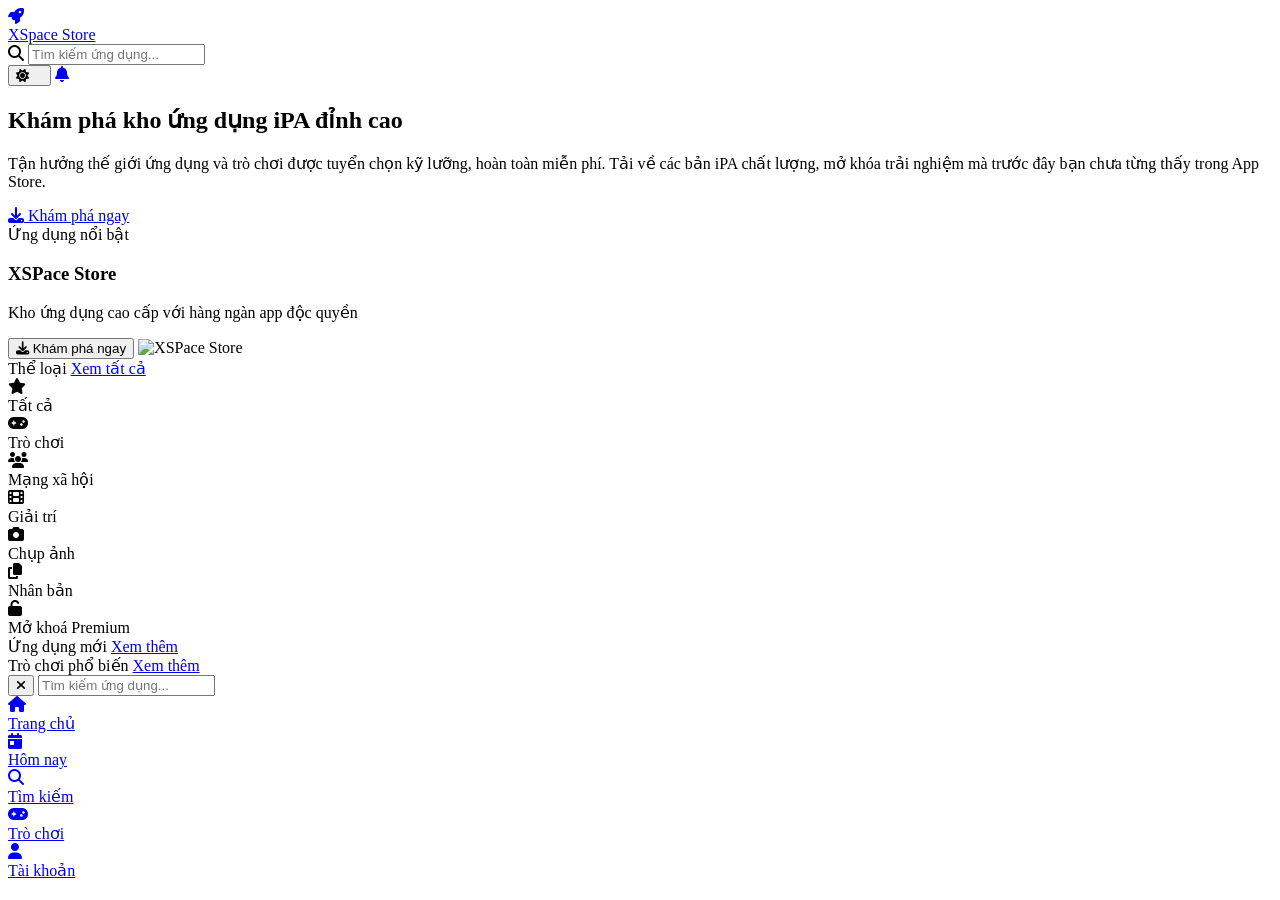
==== commit 5cf2de8d: "Update index.html" ====
--- a/index.html
+++ b/index.html
@@ -1,1984 +1,379 @@
 <!DOCTYPE html>
 <html lang="vi">
 <head>
-  <meta charset="UTF-8">
-  <meta name="viewport" content="width=device-width, initial-scale=1.0">
-  <title>ESign & Cert</title>
-  <link rel="icon" href="https://i.imgur.com/BIbDCrO.png" type="image/x-icon">
-  <link href="https://fonts.googleapis.com/css2?family=Inter:wght@400;500;600;700&display=swap" rel="stylesheet">
-  <link rel="stylesheet" href="https://cdnjs.cloudflare.com/ajax/libs/font-awesome/6.4.0/css/all.min.css">
-  <!-- Firebase Modular SDKs và logic chính -->
-  <script type="module">
-    import { initializeApp } from "https://www.gstatic.com/firebasejs/10.4.0/firebase-app.js";
-    import { getFirestore, doc, getDoc, updateDoc, increment, setDoc } from "https://www.gstatic.com/firebasejs/10.4.0/firebase-firestore.js";
-
-    // Cấu hình Firebase
-    const firebaseConfig = {
-      apiKey: "AIzaSyCBYy6EFilwx2ZTzHWMjtL3g59uQb3q7vk",
-      authDomain: "ioscert.firebaseapp.com",
-      projectId: "ioscert",
-      storageBucket: "ioscert.firebasestorage.app",
-      messagingSenderId: "564732555427",
-      appId: "1:564732555427:web:331de00a9db74007250f16",
-      measurementId: "G-327870BB4V"
-    };
-
-    // Khởi tạo Firebase
-    const app = initializeApp(firebaseConfig);
-    const db = getFirestore(app);
-
-    // Object translations
-    const translations = {
-      vi: {
-        title: "APPLE CERTIFICATE.",
-        subtitle: "Chia sẻ chứng chỉ ESign iPhone/iPad và các file iPAs mod",
-        support: "Liên Hệ Hỗ Trợ 24/7",
-        website: "Website Bán Chứng Chỉ Tự Động",
-        dns: "DNS Chặn Thu Hồi và Quảng Cáo",
-        contact: "Liên hệ: ",
-        copyright: "Bản quyền © 2022 CHUNGCHIP12.COM. Bảo lưu mọi quyền.",
-        beijing: "Beijing",
-        "china-railway": "China Railway",
-        "dtt-technology": "Dtt Technology",
-        "tcl-household": "TCL Household",
-        "wuling-power": "Wuling Power",
-        "vietnamcert-01": "VietNamCert.01",
-        "national-science-library": "National Science Library",
-        "Nhân bản app": "Nhân bản và nhiều tính năng VIP ",
-        youtube: "Mở khoá tính năng Premium",
-        "mods-placeholder": "Mods Placeholder",
-        "download-suffix": "lượt cài đặt thành công",
-        "search-placeholder": "Tìm kiếm ứng dụng...",
-        "no-results": "Không tìm thấy ứng dụng",
-        "telegram-bot": "Bot Telegram Tự Động",
-        "bot-support": "Hỗ trợ qua Bot 24/7"
-      },
-      en: {
-        title: "APPLE CERTIFICATE.",
-        subtitle: "Website share ESign/Certificate on iPhone/iPad With Anti-Revoke",
-        support: "Contact Support 24/7",
-        website: "Automatic Certificate Sales Website",
-        dns: "DNS for Anti-Revoke and Ads Block ",
-        contact: "Contact me: ",
-        copyright: "Copyright © 2022 CHUNGCHIP12.COM. All rights reserved.",
-        beijing: "Beijing",
-        "china-railway": "China Railway",
-        "dtt-technology": "Dtt Technology",
-        "tcl-household": "TCL Household",
-        "wuling-power": "Wuling Power",
-        "vietnamcert-01": "VietNamCert.01",
-        "national-science-library": "National Science Library",
-        "Nhân bản app": "Clone apps and unlock exclusive VIP features ",
-        youtube: "Unlock Premium Mods",
-        "mods-placeholder": "Mods Placeholder",
-        "download-suffix": "successful installations",
-        "search-placeholder": "Search for apps...",
-        "no-results": "No apps found",
-        "telegram-bot": "Telegram Auto Bot",
-        "bot-support": "24/7 Bot Support"
-      }
-    };
-
-    // Hàm hiển thị số lượt tải
-    async function updateCounter(linkId, elementId) {
-      try {
-        const docRef = doc(db, "downloads", linkId);
-        const docSnap = await getDoc(docRef);
-        let count = 0;
-        if (docSnap.exists()) {
-          count = docSnap.data().count;
-        } else {
-          await setDoc(docRef, { count: 3007 });
-          count = 3007;
-        }
-        const counterElement = document.getElementById(elementId);
-        if (counterElement) {
-          const currentLang = localStorage.getItem('language') || 'vi';
-          counterElement.innerHTML = `<span style="font-weight: bold; color:#e63946;">${count}</span> ${translations[currentLang]['download-suffix']}`;
-        } else {
-          console.error(`Counter element not found: ${elementId}`);
-        }
-      } catch (error) {
-        console.error(`Error updating counter for ${linkId}:`, error);
-        const counterElement = document.getElementById(elementId);
-        if (counterElement) {
-          counterElement.textContent = `Lỗi: ${error.message}`;
-        }
-      }
-    }
-
-    // Hàm xử lý sự kiện click download
-    function setupDownloadButton(btnId, linkId, url) {
-      const btn = document.getElementById(btnId);
-      if (!btn) return;
-      
-      const counterElementId = `counter-${linkId}`;
-      btn.href = url;
-      btn.setAttribute('target', '_blank');
-      btn.setAttribute('rel', 'noopener noreferrer');
-      btn.addEventListener("click", async (e) => {
-        try {
-          const docRef = doc(db, "downloads", linkId);
-          await updateDoc(docRef, { count: increment(1) });
-          await updateCounter(linkId, counterElementId);
-        } catch (error) {
-          console.error(`Error on download click for ${linkId}:`, error);
-        }
-      });
-      updateCounter(linkId, counterElementId);
-    }
-
-    // ========== HÀM MỚI CHO BOT TELEGRAM ==========
-    // Hàm để thiết lập nút download cho các mục mới
-    function setupNewDownloadButton(btnId, linkId, url) {
-      const btn = document.getElementById(btnId);
-      if (!btn) return;
-      
-      const counterElementId = `counter-${linkId}`;
-      btn.href = url;
-      btn.setAttribute('target', '_blank');
-      btn.setAttribute('rel', 'noopener noreferrer');
-      btn.addEventListener("click", async (e) => {
-        try {
-          const docRef = doc(db, "downloads", linkId);
-          await updateDoc(docRef, { count: increment(1) });
-          await updateCounter(linkId, counterElementId);
-        } catch (error) {
-          console.error(`Error on download click for ${linkId}:`, error);
-        }
-      });
-      updateCounter(linkId, counterElementId);
-    }
-
-    // Hàm để thêm mục mới vào danh sách
-    function addNewItem(type, htmlContent) {
-      const listElement = document.getElementById(`${type}-list`);
-      if (!listElement) return;
-      
-      // Tìm marker comment "NEW ITEMS WILL BE INSERTED HERE"
-      const markerComment = Array.from(listElement.childNodes).find(node => 
-        node.nodeType === Node.COMMENT_NODE && 
-        node.textContent.trim() === 'NEW ITEMS WILL BE INSERTED HERE'
-      );
-      
-      // Tạo element mới từ HTML
-      const tempDiv = document.createElement('div');
-      tempDiv.innerHTML = htmlContent;
-      const newItem = tempDiv.firstElementChild;
-      
-      if (!newItem) return;
-      
-      // Chèn trước marker comment nếu tìm thấy, nếu không thì append vào cuối
-      if (markerComment && markerComment.parentNode) {
-        listElement.insertBefore(newItem, markerComment);
-      } else {
-        // Nếu không tìm thấy marker, chèn trước no-results (cho mods) hoặc append
-        if (type === 'mods') {
-          const noResults = document.getElementById('no-results');
-          if (noResults && noResults.parentNode) {
-            listElement.insertBefore(newItem, noResults);
-          } else {
-            listElement.appendChild(newItem);
-          }
-        } else {
-          listElement.appendChild(newItem);
-        }
-      }
-      
-      // Thiết lập sự kiện cho nút download mới
-      const downloadBtn = newItem.querySelector('.download-btn');
-      if (downloadBtn && downloadBtn.id) {
-        const btnId = downloadBtn.id;
-        const linkId = btnId.replace('download-', '');
-        const url = downloadBtn.href;
-        setupNewDownloadButton(btnId, linkId, url);
-      }
-      
-      // Nếu là mods, cập nhật search
-      if (type === 'mods') {
-        filterMods();
-      }
-      
-      console.log(`Added new item to ${type} list`);
-    }
-
-    // Hàm thêm nhiều mục mới
-    function addMultipleNewItems(type, itemsArray) {
-      itemsArray.forEach(item => {
-        addNewItem(type, item);
-      });
-    }
-
-    // Hàm xóa mục cụ thể theo ID
-    function removeItemById(itemId) {
-      const item = document.getElementById(itemId);
-      if (item && item.parentNode) {
-        item.parentNode.removeChild(item);
-        console.log(`Removed item: ${itemId}`);
-        
-        // Cập nhật search nếu là mods
-        if (item.closest('#mods-list')) {
-          filterMods();
-        }
-      }
-    }
-
-    // Hàm cập nhật thông tin mục
-    function updateItem(itemId, newTitle, newMeta, newUrl) {
-      const item = document.getElementById(itemId);
-      if (!item) return;
-      
-      const titleEl = item.querySelector('.app-title');
-      const metaEl = item.querySelector('.app-meta');
-      const downloadBtn = item.querySelector('.download-btn');
-      
-      if (titleEl) titleEl.textContent = newTitle;
-      if (metaEl) metaEl.innerHTML = `<i class="fas fa-map-marker-alt"></i> ${newMeta}`;
-      if (downloadBtn && newUrl) {
-        const linkId = itemId.replace('download-', '');
-        downloadBtn.href = newUrl;
-        setupNewDownloadButton(itemId, linkId, newUrl);
-      }
-      
-      console.log(`Updated item: ${itemId}`);
-    }
-
-    // Hàm lấy danh sách hiện tại (cho bot sync)
-    function getCurrentItems(type) {
-      const listElement = document.getElementById(`${type}-list`);
-      if (!listElement) return [];
-      
-      const items = [];
-      const cards = listElement.querySelectorAll('.app-card');
-      
-      cards.forEach(card => {
-        const title = card.querySelector('.app-title')?.textContent || '';
-        const meta = card.querySelector('.app-meta')?.textContent.replace(/[\n\r]+|[\s]{2,}/g, ' ').trim() || '';
-        const btn = card.querySelector('.download-btn');
-        const btnId = btn?.id || '';
-        const url = btn?.href || '';
-        
-        if (btnId && title) {
-          items.push({
-            id: btnId,
-            title: title,
-            meta: meta,
-            url: url,
-            type: type
-          });
-        }
-      });
-      
-      return items;
-    }
-
-    // ========== END HÀM MỚI ==========
-
-    // Lưu cài đặt vào localStorage
-    function saveSettings(key, value) {
-      localStorage.setItem(key, value);
-    }
-
-    // Lấy cài đặt từ localStorage
-    function getSetting(key) {
-      return localStorage.getItem(key);
-    }
-
-    // Thiết lập ngôn ngữ
-    function setLanguage(lang) {
-      document.querySelectorAll('[data-i18n]').forEach(element => {
-        const key = element.getAttribute('data-i18n');
-        if (key !== "esign" && key !== "cert" && key !== "mods" && !element.classList.contains('download-btn')) {
-          if (key === 'contact') {
-            const link = element.querySelector('a');
-            if (link) {
-              element.innerHTML = translations[lang][key] + link.outerHTML;
-            } else {
-              element.textContent = translations[lang][key] || element.textContent;
-            }
-          } else if (element.classList.contains('app-meta')) {
-            element.innerHTML = `<i class="fas fa-map-marker-alt"></i> ${translations[lang][key] || element.textContent}`;
-          } else if (element.classList.contains('support-link')) {
-            element.innerHTML = `<i class="fas fa-headset"></i> ${translations[lang][key] || element.textContent}`;
-          } else if (element.classList.contains('website-link')) {
-            element.innerHTML = `<i class="fas fa-globe"></i> ${translations[lang][key] || element.textContent}`;
-          } else if (element.classList.contains('dns-link')) {
-            element.innerHTML = `<i class="fas fa-shield-alt"></i> ${translations[lang][key] || element.textContent}`;
-          } else if (element.classList.contains('bot-link')) {
-            element.innerHTML = `<i class="fab fa-telegram-plane"></i> ${translations[lang][key] || element.textContent}`;
-          } else {
-            element.textContent = translations[lang][key] || element.textContent;
-          }
-        }
-      });
-
-      const searchInput = document.getElementById('mods-search');
-      if (searchInput) {
-        searchInput.placeholder = translations[lang]['search-placeholder'];
-      }
-
-      document.querySelectorAll('.lang-btn').forEach(btn => btn.classList.remove('active'));
-      document.querySelector(`.lang-btn[data-lang="${lang}"]`).classList.add('active');
-      document.documentElement.lang = lang;
-      
-      saveSettings('language', lang);
-
-      document.querySelectorAll('.download-count span[id^="counter-"]').forEach(counter => {
-        const linkId = counter.id.replace('counter-', '');
-        updateCounter(linkId, counter.id);
-      });
-    }
-
-    // Thiết lập chế độ giao diện
-    function toggleTheme() {
-      const currentTheme = document.documentElement.getAttribute('data-theme') || 'light';
-      const newTheme = currentTheme === 'light' ? 'dark' : 'light';
-      document.documentElement.setAttribute('data-theme', newTheme);
-      document.querySelector('.theme-toggle i').className = newTheme === 'light' ? 'fas fa-moon' : 'fas fa-sun';
-      
-      saveSettings('theme', newTheme);
-    }
-
-    // Áp dụng chế độ giao diện đã lưu
-    function applySavedTheme() {
-      const savedTheme = getSetting('theme');
-      if (savedTheme) {
-        document.documentElement.setAttribute('data-theme', savedTheme);
-        document.querySelector('.theme-toggle i').className = savedTheme === 'light' ? 'fas fa-moon' : 'fas fa-sun';
-      }
-    }
-
-    // Áp dụng ngôn ngữ đã lưu
-    function applySavedLanguage() {
-      const savedLang = getSetting('language') || 'vi';
-      setLanguage(savedLang);
-    }
-
-    // Hàm chuyển đổi tab
-    function showList(type) {
-      try {
-        const esignList = document.getElementById('esign-list');
-        const certList = document.getElementById('cert-list');
-        const modsList = document.getElementById('mods-list');
-        const searchContainer = document.getElementById('search-container');
-
-        if (!esignList || !certList || !modsList || !searchContainer) {
-          console.error('Error: One or more elements not found in DOM');
-          return;
-        }
-
-        esignList.classList.toggle('hidden', type !== 'esign');
-        certList.classList.toggle('hidden', type !== 'cert');
-        modsList.classList.toggle('hidden', type !== 'mods');
-        searchContainer.classList.toggle('hidden', type !== 'mods');
-
-        document.querySelectorAll('.tab-btn').forEach(btn => btn.classList.remove('active'));
-        const activeBtn = document.querySelector(`.tab-btn[data-tab="${type}"]`);
-        if (activeBtn) {
-          activeBtn.classList.add('active');
-        } else {
-          console.error(`Error: Tab button for ${type} not found`);
-        }
-
-        if (type === 'mods') {
-          const searchInput = document.getElementById('mods-search');
-          searchInput.value = '';
-          filterMods();
-        }
-      } catch (error) {
-        console.error('Error in showList:', error.message);
-      }
-    }
-
-    // Hàm lọc mods theo chuỗi tìm kiếm (tìm kiếm ở bất kỳ vị trí nào trong tiêu đề)
-    function filterMods() {
-      const input = document.getElementById('mods-search').value.toLowerCase().trim();
-      const modsList = document.getElementById('mods-list');
-      const cards = modsList.querySelectorAll('.app-card');
-      const noResults = document.getElementById('no-results');
-      let visibleCount = 0;
-
-      cards.forEach(card => {
-        const title = card.querySelector('.app-title').textContent.toLowerCase();
-        if (input === '' || title.includes(input)) {
-          // Hiển thị với animation fade-in và slide-up
-          if (card.style.display === 'none' || card.style.display === '') {
-            card.style.display = 'block';
-            card.style.opacity = '0';
-            card.style.transform = 'translateY(20px)';
-            setTimeout(() => {
-              card.style.opacity = '1';
-              card.style.transform = 'translateY(0)';
-            }, 10); // Delay nhỏ để trigger transition
-          } else {
-            card.style.opacity = '1';
-            card.style.transform = 'translateY(0)';
-          }
-          visibleCount++;
-        } else {
-          // Ẩn với animation fade-out và slide-down
-          card.style.opacity = '0';
-          card.style.transform = 'translateY(20px)';
-          setTimeout(() => {
-            card.style.display = 'none';
-          }, 300); // Thời gian transition
-        }
-      });
-
-      if (visibleCount === 0) {
-        noResults.classList.remove('hidden');
-      } else {
-        noResults.classList.add('hidden');
-      }
-    }
-
-    // ========== KHỞI TẠO ==========
-    // Khởi tạo các nút download khi trang tải xong
-    window.addEventListener("load", () => {
-      const esignButtons = [
-        { btnId: 'download-esign-global', linkId: 'esign-global', url: 'https://link4sub.com/JjFO' },
-        { btnId: 'download-esign-zheshang', linkId: 'esign-zheshang', url: 'https://link4sub.com/JjFO' },
-        { btnId: 'download-esign-bmw', linkId: 'esign-bmw', url: 'https://link4sub.com/jh5D' },
-        { btnId: 'download-esign-beijing', linkId: 'esign-beijing', url: 'https://link4sub.com/K8V9' },
-        { btnId: 'download-esign-railway', linkId: 'esign-railway', url: 'https://link4sub.com/9WWn' },
-        { btnId: 'download-esign-dtt', linkId: 'esign-dtt', url: 'https://link4sub.com/y6nn' },
-        { btnId: 'download-esign-tcl', linkId: 'esign-tcl', url: 'https://link4sub.com/Xnjk' },
-        { btnId: 'download-esign-wuling', linkId: 'esign-wuling', url: 'https://link4sub.com/OKaz' },
-        { btnId: 'download-esign-vietnamcert', linkId: 'esign-vietnamcert', url: 'https://link4sub.com/bsZQ' },
-        { btnId: 'download-esign-nsl', linkId: 'esign-nsl', url: 'https://link4sub.com/2k3j' }
-      ];
-
-      const certButtons = [
-        { btnId: 'download-cert-global', linkId: 'cert-global', url: 'https://link4m.com/4bQLgsj' },
-        { btnId: 'download-cert-zheshang', linkId: 'cert-zheshang', url: 'https://link4m.com/epZLK' },
-        { btnId: 'download-cert-bmw', linkId: 'cert-bmw', url: 'https://www.mediafire.com/file/bleytnn30nu8pby/China+Zheshang+Bank+Co.,+Ltd.zip/file' },
-        { btnId: 'download-cert-beijing', linkId: 'cert-beijing', url: 'https://link4m.com/phPY35Qe' },
-        { btnId: 'download-cert-railway', linkId: 'cert-railway', url: 'https://link4m.com/tB8urR' },
-        { btnId: 'download-cert-dtt', linkId: 'cert-dtt', url: 'https://www.mediafire.com/file/sxjfhmdlax9tdfy/Dtt+Technology+Co.zip/file' },
-        { btnId: 'download-cert-tcl', linkId: 'cert-tcl', url: 'https://link4m.com/kZuQ2sb' },
-        { btnId: 'download-cert-wuling', linkId: 'cert-wuling', url: 'https://www.mediafire.com/file/gt97g58vxmuqpcm/Wuling+Power+Corporation.zip/file' },
-        { btnId: 'download-cert-vietnamcert', linkId: 'cert-vietnamcert', url: 'https://yeumoney.com/3GTBHW' },
-        { btnId: 'download-cert-nsl', linkId: 'cert-nsl', url: 'https://www.mediafire.com/file/mi9yi0okxf4slvl/National+Science+Library,Chinese+Academy+of+Sciences.zip/file' }
-      ];
-
-      const modsButtons = [
-        { btnId: 'download-mods-coin2', linkId: 'mods-coin2', url: 'https://link4m.com/TE058' },
-        { btnId: 'download-mods-capcutpro', linkId: 'mods-capcutpro', url: 'https://link4m.com/d2Yq2hs9' },
-        { btnId: 'download-mods-locket', linkId: 'mods-locket', url: 'https://link4m.com/Beevd' },
-        { btnId: 'download-mods-coin', linkId: 'mods-coin', url: 'https://link4m.com/UKWKXe' },
-        { btnId: 'download-mods-lqm-v2', linkId: 'mods-lqm-v2', url: 'https://link4m.com/UKWKXe' },
-        { btnId: 'download-mods-lqm-v1', linkId: 'mods-lqm-v1', url: 'https://is.gd/NNLH2v' },
-        { btnId: 'download-mods-key', linkId: 'mods-key', url: 'https://link4m.com/zvHS2' },
-        { btnId: 'download-mods-fb', linkId: 'mods-fb', url: 'https://link4m.com/56CAI48p' },
-        { btnId: 'download-mods-mess', linkId: 'mods-mess', url: 'https://link4m.com/hRIjYxr' },
-        { btnId: 'download-mods-yt', linkId: 'mods-yt', url: 'https://link4m.com/zDZwh7' }
-      ];
-
-      esignButtons.forEach(({ btnId, linkId, url }) => {
-        setupDownloadButton(btnId, linkId, url);
-      });
-
-      certButtons.forEach(({ btnId, linkId, url }) => {
-        setupDownloadButton(btnId, linkId, url);
-      });
-
-      modsButtons.forEach(({ btnId, linkId, url }) => {
-        setupDownloadButton(btnId, linkId, url);
-      });
-
-      document.querySelectorAll('.tab-btn').forEach(btn => {
-        btn.addEventListener('click', () => {
-          const tabType = btn.getAttribute('data-tab');
-          if (tabType) {
-            showList(tabType);
-          }
-        });
-      });
-
-      const searchInput = document.getElementById('mods-search');
-      if (searchInput) {
-        searchInput.addEventListener('input', filterMods);
-      }
-
-      // Log current items for bot sync
-      console.log('Current items:', {
-        esign: getCurrentItems('esign'),
-        cert: getCurrentItems('cert'),
-        mods: getCurrentItems('mods')
-      });
-    });
-
-    // Scroll header behavior
-    let lastScrollTop = 0;
-    const header = document.querySelector('.top-header');
-    window.addEventListener('scroll', () => {
-      let scrollTop = window.pageYOffset || document.documentElement.scrollTop;
-      if (scrollTop > lastScrollTop && scrollTop > 200) {
-        header.classList.add('hidden');
-      } else if (scrollTop < lastScrollTop && scrollTop <= 200) {
-        header.classList.remove('hidden');
-      }
-      lastScrollTop = scrollTop;
-    });
-
-    // DOM Content Loaded
-    document.addEventListener('DOMContentLoaded', function() {
-      applySavedTheme();
-      applySavedLanguage();
-      
-      document.querySelectorAll('.lang-btn').forEach(btn => {
-        btn.addEventListener('click', () => setLanguage(btn.getAttribute('data-lang')));
-      });
-
-      document.querySelector('.theme-toggle').addEventListener('click', toggleTheme);
-    });
-
-    // ========== API CHO BOT TELEGRAM ==========
-    // Expose functions globally for bot access
-    window.BotAPI = {
-      addNewItem: addNewItem,
-      addMultipleNewItems: addMultipleNewItems,
-      removeItemById: removeItemById,
-      updateItem: updateItem,
-      getCurrentItems: getCurrentItems,
-      setLanguage: setLanguage
-    };
-
-    // Hàm nhận message từ bot (có thể dùng WebSocket hoặc polling)
-    window.receiveBotMessage = function(message) {
-      try {
-        const data = typeof message === 'string' ? JSON.parse(message) : message;
-        console.log('Received from bot:', data);
-        
-        if (data.action === 'add') {
-          addNewItem(data.type, data.html);
-        } else if (data.action === 'add_multiple') {
-          addMultipleNewItems(data.type, data.items);
-        } else if (data.action === 'remove') {
-          removeItemById(data.itemId);
-        } else if (data.action === 'update') {
-          updateItem(data.itemId, data.title, data.meta, data.url);
-        } else if (data.action === 'sync') {
-          // Sync toàn bộ danh sách
-          const current = {
-            esign: getCurrentItems('esign'),
-            cert: getCurrentItems('cert'),
-            mods: getCurrentItems('mods')
-          };
-          return current;
-        }
-      } catch (error) {
-        console.error('Error processing bot message:', error);
-      }
-    };
-  </script>
-  <style>
-    :root {
-      --primary: #4361ee;
-      --primary-dark: #3a56d4;
-      --secondary: #3f37c9;
-      --light: #f8f9fa;
-      --dark: #212529;
-      --gray: #6c757d;
-      --light-gray: #e9ecef;
-      --card-shadow: 0 4px 20px rgba(0, 0, 0, 0.08);
-      --transition: all 0.3s ease;
-      --background: #f5f7ff;
-      --text: #212529;
-      --card-bg: #ffffff;
-      --button-bg: #f8f9fa;
-      --button-border: #e9ecef;
-    }
-
-    [data-theme="dark"] {
-      --background: #1a1a1a;
-      --text: #e0e0e0;
-      --card-bg: #2a2a2a;
-      --button-bg: #333333;
-      --button-border: #444444;
-      --light-gray: #444444;
-      --gray: #a0a0a0;
-    }
-
-    * {
-      margin: 0;
-      padding: 0;
-      box-sizing: border-box;
-    }
-
-    body {
-      font-family: 'Inter', sans-serif;
-      background-color: var(--background);
-      color: var(--text);
-      line-height: 1.6;
-      padding: 20px;
-      min-height: 100vh;
-      max-width: 100%;
-      overflow-x: hidden;
-      transition: var(--transition);
-      padding-top: 70px;
-    }
-
-    .container {
-      max-width: 800px;
-      margin: 0 auto;
-      padding: 20px;
-      width: 100%;
-    }
-
-    .top-header {
-      display: flex;
-      justify-content: space-between;
-      align-items: center;
-      gap: 15px;
-      padding: 10px 20px;
-      background: var(--card-bg);
-      border-radius: 0;
-      box-shadow: var(--card-shadow);
-      position: fixed;
-      top: 0;
-      left: 0;
-      right: 0;
-      z-index: 1000;
-      width: 100%;
-      transition: transform 0.3s ease, opacity 0.3s ease;
-    }
-
-    .top-header.hidden {
-      transform: translateY(-100%);
-      opacity: 0;
-    }
-
-    .home-link {
-      display: flex;
-      align-items: center;
-      justify-content: center;
-      width: 40px;
-      height: 40px;
-      border-radius: 8px;
-      background: var(--light-gray);
-      text-decoration: none;
-      transition: var(--transition);
-    }
-
-    .home-link img {
-      width: 24px;
-      height: 24px;
-      object-fit: contain;
-    }
-
-    .home-link:hover {
-      background: var(--gray);
-      transform: scale(1.1);
-    }
-
-    .lang-btn, .theme-toggle {
-      padding: 8px 15px;
-      border-radius: 50px;
-      border: none;
-      background: var(--primary);
-      color: white;
-      font-weight: 600;
-      cursor: pointer;
-      transition: var(--transition);
-      font-size: 14px;
-    }
-
-    .lang-btn:hover, .theme-toggle:hover {
-      background: var(--primary-dark);
-      transform: translateY(-2px);
-    }
-
-    .lang-btn.active {
-      background: var(--secondary);
-    }
-
-    .theme-toggle i {
-      font-size: 14px;
-    }
-
-    header {
-      text-align: center;
-      margin-bottom: 30px;
-      animation: fadeIn 1s ease-in-out;
-    }
-
-    .logo {
-      width: 125px;
-      height: 125px;
-      border-radius: 50%;
-      object-fit: cover;
-      border: 3px solid var(--card-bg);
-      box-shadow: var(--card-shadow);
-      margin-bottom: 15px;
-      transition: var(--transition);
-    }
-
-    .logo:hover {
-      transform: rotate(10deg) scale(1.05);
-    }
-
-    h1 {
-      font-size: 40px;
-      font-weight: 800;
-      color: var(--primary);
-      margin-bottom: 10px;
-      background: linear-gradient(90deg, #6c5ce7, #00cec9);
-      -webkit-background-clip: text;
-      -webkit-text-fill-color: transparent;
-      animation: slideIn 0.8s ease-out;
-    }
-
-    .subtitle {
-      color: var(--gray);
-      font-size: 16px;
-      max-width: 500px;
-      margin: 0 auto 20px;
-      animation: fadeIn 1.2s ease-in-out;
-    }
-
-    .social-icons {
-      display: flex;
-      justify-content: center;
-      gap: 15px;
-      margin-bottom: 25px;
-      animation: fadeIn 1.5s ease-in-out;
-    }
-
-    .social-icon {
-      width: 36px;
-      height: 36px;
-      object-fit: cover;
-      cursor: pointer;
-      transition: var(--transition);
-    }
-
-    .social-icon:hover {
-      transform: translateY(-3px) scale(1.1);
-    }
-
-    .links-container {
-      display: flex;
-      flex-direction: column;
-      align-items: center;
-      gap: 15px;
-      margin-bottom: 15px;
-    }
-
-    .website-link, .support-link, .dns-link, .bot-link {
-      display: inline-flex;
-      align-items: center;
-      gap: 8px;
-      background: var(--primary);
-      color: white;
-      padding: 12px 24px;
-      border-radius: 50px;
-      font-weight: 600;
-      text-decoration: none;
-      transition: var(--transition);
-      box-shadow: 0 4px 12px rgba(67, 97, 238, 0.3);
-      font-size: 15px;
-      animation: bounceIn 1s ease-out;
-    }
-
-    .bot-link {
-      background: linear-gradient(135deg, #0088cc, #00aaff);
-      box-shadow: 0 4px 12px rgba(0, 136, 204, 0.3);
-    }
-
-    .bot-link:hover {
-      background: linear-gradient(135deg, #0077b3, #0099e6);
-      transform: translateY(-2px);
-      box-shadow: 0 6px 16px rgba(0, 136, 204, 0.4);
-    }
-
-    .website-link:hover, .support-link:hover, .dns-link:hover {
-      background: var(--primary-dark);
-      transform: translateY(-2px);
-      box-shadow: 0 6px 16px rgba(67, 97, 238, 0.4);
-    }
-
-    .tab-container {
-      border: 1.9px solid #dbeafe;
-      display: flex;
-      justify-content: center;
-      margin-bottom: 25px;
-      background: var(--card-bg);
-      padding: 6px;
-      border-radius: 50px;
-      box-shadow: var(--card-shadow);
-      max-width: 300px;
-      margin-left: auto;
-      margin-right: auto;
-      animation: slideUp 0.8s ease-out;
-    }
-
-    .tab-btn {
-      padding: 10px 25px;
-      border-radius: 50px;
-      font-weight: 600;
-      border: none;
-      background: transparent;
-      cursor: pointer;
-      color: var(--gray);
-      transition: var(--transition);
-      font-size: 15px;
-    }
-
-    .tab-btn.active {
-      background: var(--primary);
-      color: white;
-    }
-
-    .search-container {
-      display: flex;
-      justify-content: center;
-      margin-bottom: 20px;
-      animation: slideUp 0.8s ease-out;
-    }
-
-    .search-wrapper {
-      position: relative;
-      width: 100%;
-      max-width: 400px;
-    }
-
-    .search-input {
-      width: 100%;
-      padding: 12px 40px 12px 20px;
-      border-radius: 50px;
-      border: 1px solid var(--button-border);
-      background: var(--card-bg);
-      color: var(--text);
-      font-size: 15px;
-      outline: none;
-      transition: var(--transition);
-      box-shadow: var(--card-shadow);
-    }
-
-    .search-input:focus {
-      border-color: var(--primary);
-      box-shadow: 0 0 0 3px rgba(67, 97, 238, 0.2);
-    }
-
-    .search-icon {
-      position: absolute;
-      right: 20px;
-      top: 50%;
-      transform: translateY(-50%);
-      color: var(--gray);
-      font-size: 16px;
-    }
-
-    .app-grid {
-      display: grid;
-      grid-template-columns: 1fr;
-      gap: 20px;
-      margin-bottom: 40px;
-      animation: fadeIn 1s ease-in-out;
-      /* Điểm chèn nội dung mới */
-      position: relative;
-    }
-
-    .app-grid::after {
-      content: '';
-      display: block;
-      height: 20px;
-    }
-
-    .app-card {
-      background: var(--card-bg);
-      border-radius: 12px;
-      padding: 20px;
-      box-shadow: var(--card-shadow);
-      transition: opacity 0.3s ease, transform 0.3s ease;
-      border: 3px solid #dbeafe;
-      animation: slideUp 0.5s ease-out;
-    }
-
-    .app-card:hover {
-      transform: translateY(-5px);
-      box-shadow: 0 10px 30px rgba(0, 0, 0, 0.1);
-    }
-
-    .app-header {
-      display: flex;
-      align-items: center;
-      margin-bottom: 15px;
-    }
-
-    .app-icon {
-      width: 50px;
-      height: 50px;
-      border-radius: 12px;
-      background: linear-gradient(135deg, #4361ee, #3f37c9);
-      display: flex;
-      align-items: center;
-      justify-content: center;
-      margin-right: 15px;
-      color: white;
-      font-size: 20px;
-      border: 3px solid #dbeafe;
-      position: relative;
-    }
-
-    .new-badge {
-      position: absolute;
-      top: -14.5px;
-      left: -11px;
-      width: 45px;
-      height: 45px;
-      object-fit: contain;
-      z-index: 10;
-    } 
-
-    .app-title {
-      font-weight: 600;
-      font-size: 16px;
-      margin-bottom: 3px;
-      display: flex;
-      align-items: center;
-      gap: 4px;
-    }
-
-    .status-dot {
-      display: inline-block;
-      width: 10px;
-      height: 10px;
-      background-color: #4ade80;
-      border-radius: 50%;
-      animation: pulseDot 1.5s infinite;
-      box-shadow: 0 0 5px #4ade80;
-      margin-left: 5px;
-    }
-
-    .app-meta {
-      display: flex;
-      align-items: center;
-      color: var(--gray);
-      font-size: 13px;
-    }
-
-    .app-meta i {
-      margin-right: 5px;
-      color: var(--primary);
-      font-size: 12px;
-    }
-
-    .download-count {
-      display: flex;
-      align-items: center;
-      color: var(--gray);
-      font-size: 13px;
-      margin-top: 5px;
-    }
-
-    .download-count i {
-      margin-right: 5px;
-      color: var(--primary);
-      font-size: 12px;
-    }
-
-    .download-btn {
-      display: flex;
-      align-items: center;
-      justify-content: center;
-      width: 100%;
-      padding: 10px;
-      background: var(--button-bg);
-      border-radius: 8px;
-      color: var(--primary);
-      font-weight: 600;
-      text-decoration: none;
-      transition: var(--transition);
-      margin-top: 15px;
-      border: 1px solid var(--button-border);
-    }
-
-    .app-card .download-btn {
-      background: var(--button-bg);
-      border: 1px solid var(--button-border);
-      color: var(--primary);
-    }
-
-    .app-card .download-btn:hover {
-      background: var(--primary);
-      color: white;
-    }
-
-    .download-btn:hover {
-      background: var(--primary);
-      color: white;
-    }
-
-    .download-btn i {
-      margin-left: 8px;
-    }
-
-    .no-results {
-      text-align: center;
-      color: var(--gray);
-      font-size: 16px;
-      padding: 20px;
-      background: var(--card-bg);
-      border-radius: 12px;
-      box-shadow: var(--card-shadow);
-      margin: 20px 0;
-    }
-
-    footer {
-      text-align: center;
-      padding: 20px;
-      color: var(--gray);
-      font-size: 14px;
-      margin-top: 40px;
-      animation: fadeIn 1.5s ease-in-out;
-    }
-
-    footer a {
-      color: var(--primary);
-      text-decoration: none;
-      font-weight: 500;
-    }
-
-    footer a:hover {
-      text-decoration: underline;
-    }
-
-    .hidden {
-      display: none;
-    }
-
-    @keyframes fadeIn {
-      from { opacity: 0; }
-      to { opacity: 1; }
-    }
-
-    @keyframes slideIn {
-      from { transform: translateY(-20px); opacity: 0; }
-      to { transform: translateY(0); opacity: 1; }
-    }
-
-    @keyframes slideUp {
-      from { transform: translateY(20px); opacity: 0; }
-      to { transform: translateY(0); opacity: 1; }
-    }
-
-    @keyframes bounceIn {
-      0% { transform: scale(0.8); opacity: 0; }
-      50% { transform: scale(1.05); }
-      70% { transform: scale(0.95); }
-      100% { transform: scale(1); opacity: 1; }
-    }
-
-    @keyframes pulseDot {
-      0% {
-        transform: scale(1);
-        box-shadow: 0 0 0 0 rgba(74, 222, 128, 0.7);
-      }
-      50% {
-        transform: scale(1.1);
-        box-shadow: 0 0 0 5px rgba(74, 222, 128, 0);
-      }
-      100% {
-        transform: scale(1);
-        box-shadow: 0 0 0 0 rgba(74, 222, 128, 0);
-      }
-    }
-
-    @media (max-width: 768px) {
-      h1 {
-        font-size: 24px;
-      }
-
-      .subtitle {
-        font-size: 14px;
-      }
-
-      .tab-btn {
-        padding: 8px 20px;
-        font-size: 14px;
-      }
-
-      body {
-        padding: 15px;
-        padding-top: 60px;
-      }
-
-      .container {
-        padding: 15px;
-      }
-
-      .top-header {
-        padding: 8px 15px;
-      }
-
-      .lang-btn, .theme-toggle {
-        padding: 6px 12px;
-        font-size: 13px;
-      }
-
-      .home-link {
-        width: 36px;
-        height: 36px;
-      }
-
-      .home-link img {
-        width: 20px;
-        height: 20px;
-      }
-    }
-
-    @media (max-width: 480px) {
-      .website-link, .support-link, .dns-link, .bot-link {
-        padding: 10px 20px;
-        font-size: 14px;
-      }
-
-      .logo {
-        width: 125px;
-        height: 125px;
-      }
-
-      h1 {
-        font-size: 22px;
-      }
-
-      .top-header {
-        gap: 10px;
-      }
-
-      .lang-btn, .theme-toggle {
-        padding: 5px 10px;
-        font-size: 12px;
-      }
-
-      .home-link {
-        width: 32px;
-        height: 32px;
-      }
-
-      .home-link img {
-        width: 18px;
-        height: 18px;
-      }
-    }
-  </style>
+    <meta charset="UTF-8">
+    <meta name="viewport" content="width=device-width, initial-scale=1.0">
+    <title>Kho Ứng Dụng Cho iPhone/iPad</title>
+    <link rel="icon" href="https://i.imgur.com/k0zikhA.png" type="image/x-icon">
+    <link rel="stylesheet" href="https://cdnjs.cloudflare.com/ajax/libs/font-awesome/6.4.0/css/all.min.css">
+    <link rel="stylesheet" href="css/styles.css">
+    
+    <!-- Firebase SDK -->
+    <script src="https://www.gstatic.com/firebasejs/9.22.1/firebase-app-compat.js"></script>
+    <script src="https://www.gstatic.com/firebasejs/9.22.1/firebase-database-compat.js"></script>
+    
+    <style>
+        /* Ripple effect cho theme toggle */
+        .ripple {
+            position: absolute;
+            border-radius: 50%;
+            background: rgba(255, 255, 255, 0.7);
+            transform: scale(0);
+            animation: ripple-animation 0.6s linear;
+        }
+        
+        @keyframes ripple-animation {
+            to {
+                transform: scale(4);
+                opacity: 0;
+            }
+        }
+        
+        /* Pulse effect cho nút Telegram */
+        @keyframes pulse {
+            0% {
+                transform: scale(1);
+            }
+            50% {
+                transform: scale(1.1);
+            }
+            100% {
+                transform: scale(1);
+            }
+        }
+        
+        .telegram-btn:hover {
+            animation: pulse 0.5s ease-in-out;
+        }
+    </style>
 </head>
 <body>
-  <div class="container">
-    <div class="top-header">
-      <a href="https://ioscert.site/" class="home-link" title="Home">
-        <img src="https://i.imgur.com/rM8vpto.png" alt="Home Icon">
-      </a>
-      <div class="header-controls">
-        <button class="lang-btn active" data-lang="vi">
-          <i class="fas fa-language"></i> VI
-        </button>
-        <button class="lang-btn" data-lang="en">
-          <i class="fas fa-language"></i> EN
-        </button>
-        <button class="theme-toggle" aria-label="Toggle theme">
-          <i class="fas fa-sun"></i>
-        </button>
-      </div>
+    <!-- Header -->
+    <header class="header">
+        <div class="container">
+            <div class="header-content">
+                <a href="#" class="logo">
+                    <div class="logo-icon">
+                        <i class="fas fa-rocket"></i>
+                    </div>
+                    XSpace Store
+                </a>
+                <div class="search-bar">
+                    <i class="fas fa-search"></i>
+                    <input type="text" id="searchInput" placeholder="Tìm kiếm ứng dụng...">
+                </div>
+                <div class="user-actions">
+                    <!-- Nút chuyển đổi chế độ sáng/tối -->
+                    <button class="icon-btn theme-toggle" id="themeToggle">
+                        <i class="fas fa-sun theme-icon sun-icon"></i>
+                        <i class="fas fa-moon theme-icon moon-icon"></i>
+                    </button>
+                    <!-- Nút Telegram -->
+                    <a href="https://t.me/xspace_ipa" target="_blank" class="icon-btn telegram-btn" id="telegramBtn">
+                        <i class="fas fa-bell"></i>
+                    </a>
+                </div>
+            </div>
+        </div>
+    </header>
+
+    <!-- Hero Section -->
+    <section class="hero">
+        <div class="container">
+            <div class="hero-content">
+                <h1>Khám phá kho ứng dụng iPA đỉnh cao</h1>
+                <p>Tận hưởng thế giới ứng dụng và trò chơi được tuyển chọn kỹ lưỡng, hoàn toàn miễn phí. Tải về các bản iPA chất lượng, mở khóa trải nghiệm mà trước đây bạn chưa từng thấy trong App Store.</p>
+                <a href="#" class="cta-button">
+                    <i class="fas fa-download"></i>
+                    Khám phá ngay
+                </a>
+            </div>
+        </div>
+    </section>
+
+    <!-- Main Content -->
+    <main class="container">
+        <!-- Featured App -->
+        <section class="featured-section">
+            <div class="featured-card">
+                <div class="featured-badge">Ứng dụng nổi bật</div>
+                <h3 class="featured-title">XSPace Store</h3>
+                <p class="featured-description">Kho ứng dụng cao cấp với hàng ngàn app độc quyền</p>
+                <button class="download-btn">
+                    <i class="fas fa-download"></i>
+                    Khám phá ngay
+                </button>
+                <img src="https://i.imgur.com/1qBtbYR.png" 
+                     alt="XSPace Store" class="featured-image">
+            </div>
+        </section>
+
+        <!-- Categories -->
+        <section class="categories-section">
+            <div class="section-title">
+                <span>Thể loại</span>
+                <a href="#" class="view-all">Xem tất cả</a>
+            </div>
+            <div class="categories-scroll">
+                <div class="category-card active" data-category="all">
+                    <div class="category-icon">
+                        <i class="fas fa-star"></i>
+                    </div>
+                    <div class="category-name">Tất cả</div>
+                </div>
+                <div class="category-card" data-category="game">
+                    <div class="category-icon">
+                        <i class="fas fa-gamepad"></i>
+                    </div>
+                    <div class="category-name">Trò chơi</div>
+                </div>
+                <div class="category-card" data-category="social">
+                    <div class="category-icon">
+                        <i class="fas fa-users"></i>
+                    </div>
+                    <div class="category-name">Mạng xã hội</div>
+                </div>
+                <div class="category-card" data-category="entertainment">
+                    <div class="category-icon">
+                        <i class="fas fa-film"></i>
+                    </div>
+                    <div class="category-name">Giải trí</div>
+                </div>
+                <div class="category-card" data-category="photo">
+                    <div class="category-icon">
+                        <i class="fas fa-camera"></i>
+                    </div>
+                    <div class="category-name">Chụp ảnh</div>
+                </div>
+                <div class="category-card" data-category="clone">
+                    <div class="category-icon">
+                        <i class="fas fa-copy"></i>
+                    </div>
+                    <div class="category-name">Nhân bản</div>
+                </div>
+                <!-- THÊM MỤC MỚI: Mở khoá Premium -->
+                <div class="category-card" data-category="premium">
+                    <div class="category-icon">
+                        <i class="fas fa-unlock"></i>
+                    </div>
+                    <div class="category-name">Mở khoá Premium</div>
+                </div>
+            </div>
+        </section>
+
+        <!-- Apps Section -->
+        <section class="apps-section">
+            <div class="section-title">
+                <span id="sectionTitle">Ứng dụng mới</span>
+                <a href="#" class="view-all">Xem thêm</a>
+            </div>
+            <div class="apps-grid" id="appsGrid">
+                <!-- Skeleton loading sẽ được thêm bằng JavaScript -->
+            </div>
+        </section>
+
+        <!-- Popular Games -->
+        <section class="apps-section" id="gamesSection">
+            <div class="section-title">
+                <span>Trò chơi phổ biến</span>
+                <a href="#" class="view-all">Xem thêm</a>
+            </div>
+            <div class="apps-grid" id="gamesGrid">
+                <!-- Games will be loaded here -->
+            </div>
+        </section>
+    </main>
+
+    <!-- Search Modal -->
+    <div class="search-modal" id="searchModal">
+        <div class="search-modal-content">
+            <div class="search-modal-header">
+                <button class="close-search" id="closeSearch">
+                    <i class="fas fa-times"></i>
+                </button>
+                <input type="text" class="search-modal-input" id="searchModalInput" placeholder="Tìm kiếm ứng dụng...">
+            </div>
+            <div class="search-results" id="searchResults">
+                <!-- Kết quả tìm kiếm sẽ hiển thị ở đây -->
+            </div>
+        </div>
     </div>
 
-    <header>
-      <img src="https://i.imgur.com/BIbDCrO.png" alt="VIET NAM CERT Logo" class="logo">
-      <h1 data-i18n="title">APPLE CERTIFICATE.</h1>
-      <p class="subtitle" data-i18n="subtitle">Website for Esign/Certificate on iPhone/iPad With Anti-Revoke</p>
-
-      <div class="social-icons">
-        <img src="https://i.imgur.com/zsy9xD9.png" class="social-icon" onclick="window.open('https://www.youtube.com/@P12Cert/videos', '_blank')">
-        <img src="https://i.imgur.com/HTuuzNZ.png" class="social-icon" onclick="window.open('https://t.me/vietnamcert', '_blank')">
-        <img src="https://i.imgur.com/PNgQPOG.png" class="social-icon" onclick="window.open('https://t.me/p12certvn', '_blank')">
-      </div>
-
-      <div class="links-container">
-        <a href="https://t.me/m/8QBiXPz3Yzg1" target="_blank" class="support-link" data-i18n="support">
-          <i class="fas fa-headset"></i> Admin Hỗ Trợ 24/7
-        </a>
-        <a href="https://chungchip12.com" target="_blank" class="website-link" data-i18n="website">
-          <i class="fas fa-globe"></i> Website Bán Chứng Chỉ Tự Động
-        </a>
-        <a href="https://download1588.mediafire.com/r75t6sxs2gxg9MbJlCSaTR8_OO0hZA4O0GFUiYvYKKHudakSWBfzp96wgu_7icBr8CiOiNr9G_botiNJhH-jvohRGnTWLqEWJ46_IbIAJOObUz9Xv-BSwtbJVMfAl8Q-BeglNq7W8MHS9zTxnBg_mKijA1EOebiNN1UFEL-G794/rfwgpy8u8rxfkms/DNS+Anti-Revoke%28ioscert%29.mobileconfig" target="_blank" class="dns-link" data-i18n="dns">
-          <i class="fas fa-shield-alt"></i> DNS Chặn Thu Hồi và Quảng Cáo
-        </a>
-        <a href="https://t.me/YourBotUsername" target="_blank" class="bot-link" data-i18n="telegram-bot">
-          <i class="fab fa-telegram-plane"></i> Bot Telegram Tự Động
-        </a>
-      </div>
-    </header>
-
-    <div class="tab-container">
-      <button class="tab-btn active" data-tab="esign">
-        <i class="fas fa-signature"></i> ESign
-      </button>
-      <button class="tab-btn" data-tab="cert">
-        <i class="fas fa-certificate"></i> Cert
-      </button>
-      <button class="tab-btn" data-tab="mods">
-        <i class="fas fa-cogs"></i> Mods
-      </button>
-    </div>
-
-    <div id="search-container" class="search-container hidden">
-      <div class="search-wrapper">
-        <input type="text" id="mods-search" class="search-input" placeholder="Tìm kiếm ứng dụng...">
-        <i class="fas fa-search search-icon"></i>
-      </div>
-    </div>
-
-    <!-- ========== ESIGN LIST ========== -->
-    <div id="esign-list" class="app-grid">
-      <!-- Các mục ESign hiện có... -->
-      
-      <!-- ESign Item: GLOBAL TAKEOFF, INC -->
-      <div class="app-card">
-        <div class="app-header">
-          <div class="app-icon">
-            <i class="fas fa-signature"></i>
-            <img src="https://i.imgur.com/75R0Rgw.png" alt="NEW" class="new-badge">
-          </div>
-          <div>
-            <div class="app-title">
-              ESign 5.0.2
-              <span class="status-dot"></span>
-            </div>
-            <div class="app-meta" data-i18n="GLOBAL TAKEOFF, INC">
-              <i class="fas fa-map-marker-alt"></i> GLOBAL TAKEOFF, INC
-            </div>
-            <div class="download-count">
-              <i class="fas fa-user"></i>
-              <span id="counter-esign-global">Đang tải dữ liệu...</span>
-            </div>
-          </div>
+    <!-- Bottom Navigation -->
+    <nav class="bottom-nav">
+        <div class="container">
+            <div class="nav-items">
+                <a href="#" class="nav-item active" data-view="home">
+                    <div class="nav-icon">
+                        <i class="fas fa-home"></i>
+                    </div>
+                    <div class="nav-label">Trang chủ</div>
+                </a>
+                <a href="#" class="nav-item" data-view="today">
+                    <div class="nav-icon">
+                        <i class="fas fa-calendar-day"></i>
+                    </div>
+                    <div class="nav-label">Hôm nay</div>
+                </a>
+                <a href="#" class="nav-item" data-view="search" id="searchNavItem">
+                    <div class="nav-icon">
+                        <i class="fas fa-search"></i>
+                    </div>
+                    <div class="nav-label">Tìm kiếm</div>
+                </a>
+                <a href="#" class="nav-item" data-view="games">
+                    <div class="nav-icon">
+                        <i class="fas fa-gamepad"></i>
+                    </div>
+                    <div class="nav-label">Trò chơi</div>
+                </a>
+                <!-- ĐÃ ĐỔI "YÊU CẦU" THÀNH "TÀI KHOẢN" -->
+                <a href="account.html" class="nav-item">
+                    <div class="nav-icon">
+                        <i class="fas fa-user"></i>
+                    </div>
+                    <div class="nav-label">Tài khoản</div>
+                </a>
+            </div>
         </div>
-        <a id="download-esign-global" class="download-btn" href="#">
-          Download <i class="fas fa-download"></i>
-        </a>
-      </div>
-      <!-- End ESign Item: GLOBAL TAKEOFF, INC -->
-
-      <!-- ESign Item: China Zheshang Bank Co., Ltd -->
-      <div class="app-card">
-        <div class="app-header">
-          <div class="app-icon">
-            <i class="fas fa-signature"></i>
-            <img src="https://i.imgur.com/75R0Rgw.png" alt="NEW" class="new-badge">
-          </div>
-          <div>
-            <div class="app-title">
-              ESign 5.0.2
-              <span class="status-dot"></span>
-            </div>
-            <div class="app-meta" data-i18n="China Zheshang Bank Co., Ltd">
-              <i class="fas fa-map-marker-alt"></i> China Zheshang Bank Co., Ltd
-            </div>
-            <div class="download-count">
-              <i class="fas fa-user"></i>
-              <span id="counter-esign-zheshang">Đang tải dữ liệu...</span>
-            </div>
-          </div>
-        </div>
-        <a id="download-esign-zheshang" class="download-btn" href="#">
-          Download <i class="fas fa-download"></i>
-        </a>
-      </div>
-      <!-- End ESign Item: China Zheshang Bank Co., Ltd -->
-
-      <!-- ESign Item: BMW -->
-      <div class="app-card">
-        <div class="app-header">
-          <div class="app-icon">
-            <i class="fas fa-signature"></i>
-          </div>
-          <div>
-            <div class="app-title">
-              ESign 5.0.2
-            </div>
-            <div class="app-meta" data-i18n="BMW Brilliance Automotive">
-              <i class="fas fa-map-marker-alt"></i> BMW Brilliance Automotive
-            </div>
-            <div class="download-count">
-              <i class="fas fa-user"></i>
-              <span id="counter-esign-bmw">Đang tải dữ liệu...</span>
-            </div>
-          </div>
-        </div>
-        <a id="download-esign-bmw" class="download-btn" href="#">
-          Download <i class="fas fa-download"></i>
-        </a>
-      </div>
-      <!-- End ESign Item: BMW -->
-
-      <!-- ESign Item: Beijing -->
-      <div class="app-card">
-        <div class="app-header">
-          <div class="app-icon">
-            <i class="fas fa-signature"></i>
-          </div>
-          <div>
-            <div class="app-title">ESign 5.0.2</div>
-            <div class="app-meta" data-i18n="beijing">
-              <i class="fas fa-map-marker-alt"></i> Beijing
-            </div>
-            <div class="download-count">
-              <i class="fas fa-user"></i>
-              <span id="counter-esign-beijing">Đang tải dữ liệu...</span>
-            </div>
-          </div>
-        </div>
-        <a id="download-esign-beijing" class="download-btn" href="#">
-          Download <i class="fas fa-download"></i>
-        </a>
-      </div>
-      <!-- End ESign Item: Beijing -->
-
-      <!-- ESign Item: China Railway -->
-      <div class="app-card">
-        <div class="app-header">
-          <div class="app-icon">
-            <i class="fas fa-signature"></i>
-          </div>
-          <div>
-            <div class="app-title">ESign 5.0.2</div>
-            <div class="app-meta" data-i18n="china-railway">
-              <i class="fas fa-map-marker-alt"></i> China Railway
-            </div>
-            <div class="download-count">
-              <i class="fas fa-user"></i>
-              <span id="counter-esign-railway">Đang tải dữ liệu...</span>
-            </div>
-          </div>
-        </div>
-        <a id="download-esign-railway" class="download-btn" href="#">
-          Download <i class="fas fa-download"></i>
-        </a>
-      </div>
-      <!-- End ESign Item: China Railway -->
-
-      <!-- ESign Item: Dtt Technology -->
-      <div class="app-card">
-        <div class="app-header">
-          <div class="app-icon">
-            <i class="fas fa-signature"></i>
-          </div>
-          <div>
-            <div class="app-title">ESign 5.0.2</div>
-            <div class="app-meta" data-i18n="dtt-technology">
-              <i class="fas fa-map-marker-alt"></i> Dtt Technology
-            </div>
-            <div class="download-count">
-              <i class="fas fa-user"></i>
-              <span id="counter-esign-dtt">Đang tải dữ liệu...</span>
-            </div>
-          </div>
-        </div>
-        <a id="download-esign-dtt" class="download-btn" href="#">
-          Download <i class="fas fa-download"></i>
-        </a>
-      </div>
-      <!-- End ESign Item: Dtt Technology -->
-
-      <!-- ESign Item: TCL Household -->
-      <div class="app-card">
-        <div class="app-header">
-          <div class="app-icon">
-            <i class="fas fa-signature"></i>
-          </div>
-          <div>
-            <div class="app-title">ESign 5.0.2</div>
-            <div class="app-meta" data-i18n="tcl-household">
-              <i class="fas fa-map-marker-alt"></i> TCL Household
-            </div>
-            <div class="download-count">
-              <i class="fas fa-user"></i>
-              <span id="counter-esign-tcl">Đang tải dữ liệu...</span>
-            </div>
-          </div>
-        </div>
-        <a id="download-esign-tcl" class="download-btn" href="#">
-          Download <i class="fas fa-download"></i>
-        </a>
-      </div>
-      <!-- End ESign Item: TCL Household -->
-
-      <!-- ESign Item: Wuling Power -->
-      <div class="app-card">
-        <div class="app-header">
-          <div class="app-icon">
-            <i class="fas fa-signature"></i>
-          </div>
-          <div>
-            <div class="app-title">ESign 5.0.2</div>
-            <div class="app-meta" data-i18n="wuling-power">
-              <i class="fas fa-map-marker-alt"></i> Wuling Power
-            </div>
-            <div class="download-count">
-              <i class="fas fa-user"></i>
-              <span id="counter-esign-wuling">Đang tải dữ liệu...</span>
-            </div>
-          </div>
-        </div>
-        <a id="download-esign-wuling" class="download-btn" href="#">
-          Download <i class="fas fa-download"></i>
-        </a>
-      </div>
-      <!-- End ESign Item: Wuling Power -->
-
-      <!-- ESign Item: VietNamCert.01 -->
-      <div class="app-card">
-        <div class="app-header">
-          <div class="app-icon">
-            <i class="fas fa-signature"></i>
-          </div>
-          <div>
-            <div class="app-title">ESign 5.0.2</div>
-            <div class="app-meta" data-i18n="vietnamcert-01">
-              <i class="fas fa-map-marker-alt"></i> VietNamCert.01
-            </div>
-            <div class="download-count">
-              <i class="fas fa-user"></i>
-              <span id="counter-esign-vietnamcert">Đang tải dữ liệu...</span>
-            </div>
-          </div>
-        </div>
-        <a id="download-esign-vietnamcert" class="download-btn" href="#">
-          Download <i class="fas fa-download"></i>
-        </a>
-      </div>
-      <!-- End ESign Item: VietNamCert.01 -->
-
-      <!-- ESign Item: National Science Library -->
-      <div class="app-card">
-        <div class="app-header">
-          <div class="app-icon">
-            <i class="fas fa-signature"></i>
-          </div>
-          <div>
-            <div class="app-title">ESign 5.0.2</div>
-            <div class="app-meta" data-i18n="national-science-library">
-              <i class="fas fa-map-marker-alt"></i> National Science Library
-            </div>
-            <div class="download-count">
-              <i class="fas fa-user"></i>
-              <span id="counter-esign-nsl">Đang tải dữ liệu...</span>
-            </div>
-          </div>
-        </div>
-        <a id="download-esign-nsl" class="download-btn" href="#">
-          Download <i class="fas fa-download"></i>
-        </a>
-      </div>
-      <!-- End ESign Item: National Science Library -->
-      
-      <!-- NEW ITEMS WILL BE INSERTED HERE -->
-    </div>
-    <!-- ========== END ESIGN LIST ========== -->
-
-    <!-- ========== CERT LIST ========== -->
-    <div id="cert-list" class="app-grid hidden">
-      <!-- Các mục Cert hiện có... -->
-      
-      <!-- Cert Item: GLOBAL TAKEOFF, INC -->
-      <div class="app-card">
-        <div class="app-header">
-          <div class="app-icon">
-            <i class="fas fa-certificate"></i>
-            <img src="https://i.imgur.com/75R0Rgw.png" alt="NEW" class="new-badge">
-          </div>
-          <div>
-            <div class="app-title">
-              Certificate File
-              <span class="status-dot"></span>
-            </div>
-            <div class="app-meta" data-i18n="GLOBAL TAKEOFF, INC">
-              <i class="fas fa-map-marker-alt"></i> GLOBAL TAKEOFF, INC
-            </div>
-            <div class="download-count">
-              <i class="fas fa-user"></i>
-              <span id="counter-cert-global">Đang tải dữ liệu...</span>
-            </div>
-          </div>
-        </div>
-        <a id="download-cert-global" class="download-btn" href="#">
-          Download <i class="fas fa-download"></i>
-        </a>
-      </div>
-      <!-- End Cert Item: GLOBAL TAKEOFF, INC -->
-
-      <!-- Cert Item: China Zheshang Bank -->
-      <div class="app-card">
-        <div class="app-header">
-          <div class="app-icon">
-            <i class="fas fa-certificate"></i>
-            <img src="https://i.imgur.com/75R0Rgw.png" alt="NEW" class="new-badge">
-          </div>
-          <div>
-            <div class="app-title">
-              Certificate File
-              <span class="status-dot"></span>
-            </div>
-            <div class="app-meta" data-i18n="China Zheshang Bank Co., Ltd">
-              <i class="fas fa-map-marker-alt"></i> China Zheshang Bank Co., Ltd
-            </div>
-            <div class="download-count">
-              <i class="fas fa-user"></i>
-              <span id="counter-cert-zheshang">Đang tải dữ liệu...</span>
-            </div>
-          </div>
-        </div>
-        <a id="download-cert-zheshang" class="download-btn" href="#">
-          Download <i class="fas fa-download"></i>
-        </a>
-      </div>
-      <!-- End Cert Item: China Zheshang Bank -->
-
-      <!-- Cert Item: BMW -->
-      <div class="app-card">
-        <div class="app-header">
-          <div class="app-icon">
-            <i class="fas fa-certificate"></i>
-          </div>
-          <div>
-            <div class="app-title">
-              Certificate File
-            </div>
-            <div class="app-meta" data-i18n="BMW Brilliance Automotive">
-              <i class="fas fa-map-marker-alt"></i> BMW Brilliance Automotive
-            </div>
-            <div class="download-count">
-              <i class="fas fa-user"></i>
-              <span id="counter-cert-bmw">Đang tải dữ liệu...</span>
-            </div>
-          </div>
-        </div>
-        <a id="download-cert-bmw" class="download-btn" href="#">
-          Download <i class="fas fa-download"></i>
-        </a>
-      </div>
-      <!-- End Cert Item: BMW -->
-
-      <!-- Cert Item: Beijing -->
-      <div class="app-card">
-        <div class="app-header">
-          <div class="app-icon">
-            <i class="fas fa-certificate"></i>
-          </div>
-          <div>
-            <div class="app-title">Certificate File</div>
-            <div class="app-meta" data-i18n="beijing">
-              <i class="fas fa-map-marker-alt"></i> Beijing
-            </div>
-            <div class="download-count">
-              <i class="fas fa-user"></i>
-              <span id="counter-cert-beijing">Đang tải dữ liệu...</span>
-            </div>
-          </div>
-        </div>
-        <a id="download-cert-beijing" class="download-btn" href="#">
-          Download <i class="fas fa-download"></i>
-        </a>
-      </div>
-      <!-- End Cert Item: Beijing -->
-
-      <!-- Cert Item: China Railway -->
-      <div class="app-card">
-        <div class="app-header">
-          <div class="app-icon">
-            <i class="fas fa-certificate"></i>
-          </div>
-          <div>
-            <div class="app-title">Certificate File</div>
-            <div class="app-meta" data-i18n="china-railway">
-              <i class="fas fa-map-marker-alt"></i> China Railway
-            </div>
-            <div class="download-count">
-              <i class="fas fa-user"></i>
-              <span id="counter-cert-railway">Đang tải dữ liệu...</span>
-            </div>
-          </div>
-        </div>
-        <a id="download-cert-railway" class="download-btn" href="#">
-          Download <i class="fas fa-download"></i>
-        </a>
-      </div>
-      <!-- End Cert Item: China Railway -->
-
-      <!-- Cert Item: Dtt Technology -->
-      <div class="app-card">
-        <div class="app-header">
-          <div class="app-icon">
-            <i class="fas fa-certificate"></i>
-          </div>
-          <div>
-            <div class="app-title">Certificate File</div>
-            <div class="app-meta" data-i18n="dtt-technology">
-              <i class="fas fa-map-marker-alt"></i> Dtt Technology
-            </div>
-            <div class="download-count">
-              <i class="fas fa-user"></i>
-              <span id="counter-cert-dtt">Đang tải dữ liệu...</span>
-            </div>
-          </div>
-        </div>
-        <a id="download-cert-dtt" class="download-btn" href="#">
-          Download <i class="fas fa-download"></i>
-        </a>
-      </div>
-      <!-- End Cert Item: Dtt Technology -->
-
-      <!-- Cert Item: TCL Household -->
-      <div class="app-card">
-        <div class="app-header">
-          <div class="app-icon">
-            <i class="fas fa-certificate"></i>
-          </div>
-          <div>
-            <div class="app-title">Certificate File</div>
-            <div class="app-meta" data-i18n="tcl-household">
-              <i class="fas fa-map-marker-alt"></i> TCL Household
-            </div>
-            <div class="download-count">
-              <i class="fas fa-user"></i>
-              <span id="counter-cert-tcl">Đang tải dữ liệu...</span>
-            </div>
-          </div>
-        </div>
-        <a id="download-cert-tcl" class="download-btn" href="#">
-          Download <i class="fas fa-download"></i>
-        </a>
-      </div>
-      <!-- End Cert Item: TCL Household -->
-
-      <!-- Cert Item: Wuling Power -->
-      <div class="app-card">
-        <div class="app-header">
-          <div class="app-icon">
-            <i class="fas fa-certificate"></i>
-          </div>
-          <div>
-            <div class="app-title">Certificate File</div>
-            <div class="app-meta" data-i18n="wuling-power">
-              <i class="fas fa-map-marker-alt"></i> Wuling Power
-            </div>
-            <div class="download-count">
-              <i class="fas fa-user"></i>
-              <span id="counter-cert-wuling">Đang tải dữ liệu...</span>
-            </div>
-          </div>
-        </div>
-        <a id="download-cert-wuling" class="download-btn" href="#">
-          Download <i class="fas fa-download"></i>
-        </a>
-      </div>
-      <!-- End Cert Item: Wuling Power -->
-
-      <!-- Cert Item: VietNamCert.01 -->
-      <div class="app-card">
-        <div class="app-header">
-          <div class="app-icon">
-            <i class="fas fa-certificate"></i>
-          </div>
-          <div>
-            <div class="app-title">Certificate File</div>
-            <div class="app-meta" data-i18n="vietnamcert-01">
-              <i class="fas fa-map-marker-alt"></i> VietNamCert.01
-            </div>
-            <div class="download-count">
-              <i class="fas fa-user"></i>
-              <span id="counter-cert-vietnamcert">Đang tải dữ liệu...</span>
-            </div>
-          </div>
-        </div>
-        <a id="download-cert-vietnamcert" class="download-btn" href="#">
-          Download <i class="fas fa-download"></i>
-        </a>
-      </div>
-      <!-- End Cert Item: VietNamCert.01 -->
-
-      <!-- Cert Item: National Science Library -->
-      <div class="app-card">
-        <div class="app-header">
-          <div class="app-icon">
-            <i class="fas fa-certificate"></i>
-          </div>
-          <div>
-            <div class="app-title">Certificate File</div>
-            <div class="app-meta" data-i18n="national-science-library">
-              <i class="fas fa-map-marker-alt"></i> National Science Library
-            </div>
-            <div class="download-count">
-              <i class="fas fa-user"></i>
-              <span id="counter-cert-nsl">Đang tải dữ liệu...</span>
-            </div>
-          </div>
-        </div>
-        <a id="download-cert-nsl" class="download-btn" href="#">
-          Download <i class="fas fa-download"></i>
-        </a>
-      </div>
-      <!-- End Cert Item: National Science Library -->
-      
-      <!-- NEW ITEMS WILL BE INSERTED HERE -->
-    </div>
-    <!-- ========== END CERT LIST ========== -->
-
-    <!-- ========== MODS LIST ========== -->
-    <div id="mods-list" class="app-grid hidden">
-      <div id="no-results" class="no-results hidden" data-i18n="no-results">Không tìm thấy ứng dụng</div>
-      
-      <!-- Các mục Mods hiện có... -->
-
-      <!-- Mods Item: COIN MASTER 2 -->
-      <div class="app-card">
-        <div class="app-header">
-          <div class="app-icon">
-            <img src="https://i.pinimg.com/736x/0b/3e/4d/0b3e4dc205f9e93a5eac272be03397d5.jpg" alt="Mods Icon" style="width: 100%; height: 100%; border-radius: 12px; object-fit: cover;">
-            <img src="https://i.imgur.com/75R0Rgw.png" alt="NEW" class="new-badge">
-          </div>
-          <div>
-            <div class="app-title">Coin Master V2</div>
-            <div class="app-meta" data-i18n="mod-lqm">
-              <i class="fas fa-map-marker-alt"></i> MOD SPEED | UPDATE 26/08/2025
-            </div>
-            <div class="download-count">
-              <i class="fas fa-user"></i>
-              <span id="counter-mods-coin2">Đang tải dữ liệu...</span>
-            </div>
-          </div>
-        </div>
-        <a id="download-mods-coin2" class="download-btn" href="#">
-          Download <i class="fas fa-download"></i>
-        </a>
-      </div>
-      <!-- End Mods Item: COIN MASTER 2 -->
-
-      <!-- Mods Item: capcut pro -->
-      <div class="app-card">
-        <div class="app-header">
-          <div class="app-icon">
-            <img src="https://i.pinimg.com/736x/15/0b/c5/150bc572c5034b73ad7fe7cdecf6f05d.jpg" alt="Mods Icon" style="width: 100%; height: 100%; border-radius: 12px; object-fit: cover;">
-            <img src="https://i.imgur.com/75R0Rgw.png" alt="NEW" class="new-badge">
-          </div>
-          <div>
-            <div class="app-title">Capcut PRO</div>
-            <div class="app-meta" data-i18n="mod-lqm">
-              <i class="fas fa-map-marker-alt"></i> New UPDATE
-            </div>
-            <div class="download-count">
-              <i class="fas fa-user"></i>
-              <span id="counter-mods-capcutpro">Đang tải dữ liệu...</span>
-            </div>
-          </div>
-        </div>
-        <a id="download-mods-capcutpro" class="download-btn" href="#">
-          Download <i class="fas fa-download"></i>
-        </a>
-      </div>
-      <!-- End Mods Item: capcutpro -->
-
-      <!-- Mods Item: locket gold -->
-      <div class="app-card">
-        <div class="app-header">
-          <div class="app-icon">
-            <img src="https://i.pinimg.com/736x/af/8a/df/af8adf619e7c9c6c3537a75350d17ab3.jpg" alt="Mods Icon" style="width: 100%; height: 100%; border-radius: 12px; object-fit: cover;">
-            <img src="https://i.imgur.com/75R0Rgw.png" alt="NEW" class="new-badge">
-          </div>
-          <div>
-            <div class="app-title">Locket</div>
-            <div class="app-meta" data-i18n="mod-lqm">
-              <i class="fas fa-map-marker-alt"></i> Locket Gold 2.9.0
-            </div>
-            <div class="download-count">
-              <i class="fas fa-user"></i>
-              <span id="counter-mods-locket">Đang tải dữ liệu...</span>
-            </div>
-          </div>
-        </div>
-        <a id="download-mods-locket" class="download-btn" href="#">
-          Download <i class="fas fa-download"></i>
-        </a>
-      </div>
-      <!-- End Mods Item: locket gold -->
-
-      <!-- Mods Item: COIN MASTER -->
-      <div class="app-card">
-        <div class="app-header">
-          <div class="app-icon">
-            <img src="https://i.pinimg.com/736x/0b/3e/4d/0b3e4dc205f9e93a5eac272be03397d5.jpg" alt="Mods Icon" style="width: 100%; height: 100%; border-radius: 12px; object-fit: cover;">
-            <img src="https://i.imgur.com/75R0Rgw.png" alt="NEW" class="new-badge">
-          </div>
-          <div>
-            <div class="app-title">Coin Master MOD</div>
-            <div class="app-meta" data-i18n="mod-lqm">
-              <i class="fas fa-map-marker-alt"></i> MOD UPDATE 1/8/2025
-            </div>
-            <div class="download-count">
-              <i class="fas fa-user"></i>
-              <span id="counter-mods-coin">Đang tải dữ liệu...</span>
-            </div>
-          </div>
-        </div>
-        <a id="download-mods-coin" class="download-btn" href="#">
-          Download <i class="fas fa-download"></i>
-        </a>
-      </div>
-      <!-- End Mods Item: COIN MASTER -->
-
-      <!-- Mods Item: liên quân chống tố -->
-      <div class="app-card">
-        <div class="app-header">
-          <div class="app-icon">
-            <img src="https://i.pinimg.com/736x/98/c0/13/98c013e3c3e4fbce344108fb7b960d76.jpg" alt="Mods Icon" style="width: 100%; height: 100%; border-radius: 12px; object-fit: cover;">
-            <img src="https://i.imgur.com/75R0Rgw.png" alt="NEW" class="new-badge">
-          </div>
-          <div>
-            <div class="app-title">Liên Quân Mobile V2</div>
-            <div class="app-meta" data-i18n="mod-lqm">
-              <i class="fas fa-map-marker-alt"></i> MOD MENU V2 | UPDATE 28/07/2025
-            </div>
-            <div class="download-count">
-              <i class="fas fa-user"></i>
-              <span id="counter-mods-lqm-v2">Đang tải dữ liệu...</span>
-            </div>
-          </div>
-        </div>
-        <a id="download-mods-lqm-v2" class="download-btn" href="#">
-          Download <i class="fas fa-download"></i>
-        </a>
-      </div>
-      <!-- End Mods Item: liên quân chống tố -->
-
-      <!-- Mods Item: liên quân -->
-      <div class="app-card">
-        <div class="app-header">
-          <div class="app-icon">
-            <img src="https://i.pinimg.com/736x/98/c0/13/98c013e3c3e4fbce344108fb7b960d76.jpg" alt="Mods Icon" style="width: 100%; height: 100%; border-radius: 12px; object-fit: cover;">
-          </div>
-          <div>
-            <div class="app-title">Liên Quân Mobile V1</div>
-            <div class="app-meta" data-i18n="mod-lqm">
-              <i class="fas fa-map-marker-alt"></i> MOD MENU V1 | BẢN KÍN
-            </div>
-            <div class="download-count">
-              <i class="fas fa-user"></i>
-              <span id="counter-mods-lqm-v1">Đang tải dữ liệu...</span>
-            </div>
-          </div>
-        </div>
-        <a id="download-mods-lqm-v1" class="download-btn" href="#">
-          Download <i class="fas fa-download"></i>
-        </a>
-      </div>
-      <!-- End Mods Item: liên quân -->
-
-      <!-- Mods Item: key hack -->
-      <div class="app-card">
-        <div class="app-header">
-          <div class="app-icon">
-            <img src="https://i.imgur.com/HNOoX8W.png" alt="Mods Icon" style="width: 100%; height: 100%; border-radius: 12px; object-fit: cover;">
-          </div>
-          <div>
-            <div class="app-title">Key đăng nhập mods</div>
-            <div class="app-meta" data-i18n="mod-lqm">
-              <i class="fas fa-map-marker-alt"></i> Có thể dùng cho 2 phiên bản
-            </div>
-            <div class="download-count">
-              <i class="fas fa-user"></i>
-              <span id="counter-mods-key">Đang tải dữ liệu...</span>
-            </div>
-          </div>
-        </div>
-        <a id="download-mods-key" class="download-btn" href="#">
-          Get Key <i class="fas fa-download"></i>
-        </a>
-      </div>
-      <!-- End Mods Item: key hack -->
-
-      <!-- Mods Item: facebook nhân bản -->
-      <div class="app-card">
-        <div class="app-header">
-          <div class="app-icon">
-            <img src="https://i.pinimg.com/736x/db/19/33/db19332a23a44f772c5a1855a8aabf70.jpg" alt="Mods Icon" style="width: 100%; height: 100%; border-radius: 12px; object-fit: cover;">
-          </div>
-          <div>
-            <div class="app-title">Facebook+</div>
-            <div class="app-meta" data-i18n="Nhân bản app">
-              <i class="fas fa-map-marker-alt"></i> Nhân bản, nhiều tính năng VIP
-            </div>
-            <div class="download-count">
-              <i class="fas fa-user"></i>
-              <span id="counter-mods-fb">Đang tải dữ liệu...</span>
-            </div>
-          </div>
-        </div>
-        <a id="download-mods-fb" class="download-btn" href="#">
-          Download <i class="fas fa-download"></i>
-        </a>
-      </div>
-      <!-- End Mods Item: facebook nhân bản -->
-
-      <!-- Mods Item: mess nhân bản -->
-      <div class="app-card">
-        <div class="app-header">
-          <div class="app-icon">
-            <img src="https://i.pinimg.com/736x/19/a0/30/19a030cd67399a41174e216759897229.jpg" alt="Mods Icon" style="width: 100%; height: 100%; border-radius: 12px; object-fit: cover;">
-          </div>
-          <div>
-            <div class="app-title">Messenger+ </div>
-            <div class="app-meta" data-i18n="Nhân bản app">
-              <i class="fas fa-map-marker-alt"></i> Nhân bản, nhiều tính năng VIP
-            </div>
-            <div class="download-count">
-              <i class="fas fa-user"></i>
-              <span id="counter-mods-mess">Đang tải dữ liệu...</span>
-            </div>
-          </div>
-        </div>
-        <a id="download-mods-mess" class="download-btn" href="#">
-          Download <i class="fas fa-download"></i>
-        </a>
-      </div>
-      <!-- End Mods Item: mess nhân bản -->
-
-      <!-- Mods Item: YOUTUBE PLUS -->
-      <div class="app-card">
-        <div class="app-header">
-          <div class="app-icon">
-            <img src="https://i.pinimg.com/736x/11/5c/d1/115cd1cae24e0d8ecfbfbef96a59e886.jpg" alt="Mods Icon" style="width: 100%; height: 100%; border-radius: 12px; object-fit: cover;">
-          </div>
-          <div>
-            <div class="app-title">Youtube Plus </div>
-            <div class="app-meta" data-i18n="youtube">
-              <i class="fas fa-map-marker-alt"></i> Mở khoá tính năng Premium
-            </div>
-            <div class="download-count">
-              <i class="fas fa-user"></i>
-              <span id="counter-mods-yt">Đang tải dữ liệu...</span>
-            </div>
-          </div>
-        </div>
-        <a id="download-mods-yt" class="download-btn" href="#">
-          Download <i class="fas fa-download"></i>
-        </a>
-      </div>
-      <!-- End Mods Item: YOUTUBE PLUS -->
-      
-      <!-- NEW ITEMS WILL BE INSERTED HERE -->
-    </div>
-    <!-- ========== END MODS LIST ========== -->
-
-    <footer>
-      <p data-i18n="contact">Contact me: <a href="mailto:vncert.site@gmail.com">vncert.site@gmail.com</a></p>
-      <p data-i18n="copyright">Copyright © 2022 CHUNGCHIP12.COM . All rights reserved. Bảo lưu mọi quyền</p>
-    </footer>
-  </div>
-
-  <!-- Cloudflare Web Analytics -->
-  <script defer src='https://static.cloudflareinsights.com/beacon.min.js' data-cf-beacon='{"token": "7d14d39c4a3e419e80e4c4f718f3a28b"}'></script>
-  <!-- End Cloudflare Web Analytics -->
+    </nav>
+
+    <script src="js/config.js"></script>
+    <script src="js/utils.js"></script>
+    <script src="js/app.js"></script>
+    <script src="js/firebase-analytics.js"></script>
+    
+    <!-- JavaScript cho chế độ sáng/tối -->
+    <script>
+        // Quản lý chế độ sáng/tối
+        class ThemeManager {
+            constructor() {
+                this.themeToggle = document.getElementById('themeToggle');
+                this.htmlElement = document.documentElement;
+                this.body = document.body;
+                this.init();
+            }
+            
+            init() {
+                // Kiểm tra theme đã lưu
+                const savedTheme = localStorage.getItem('theme');
+                
+                // Áp dụng theme đã lưu hoặc mặc định (light)
+                if (savedTheme === 'dark') {
+                    this.setTheme('dark');
+                } else {
+                    // Mặc định là light mode
+                    this.setTheme('light');
+                    localStorage.setItem('theme', 'light');
+                }
+                
+                // Thêm sự kiện click cho nút chuyển đổi
+                this.themeToggle.addEventListener('click', (e) => this.toggleTheme(e));
+            }
+            
+            setTheme(theme) {
+                const isDark = theme === 'dark';
+                this.htmlElement.setAttribute('data-theme', isDark ? 'dark' : 'light');
+                localStorage.setItem('theme', isDark ? 'dark' : 'light');
+                
+                // Cập nhật icon
+                this.updateThemeIcon(isDark);
+                
+                // Cập nhật meta theme-color cho viền trên cùng
+                this.updateMetaThemeColor(isDark);
+            }
+            
+            toggleTheme(e) {
+                const currentTheme = this.htmlElement.getAttribute('data-theme');
+                const isDark = currentTheme === 'dark';
+                this.setTheme(isDark ? 'light' : 'dark');
+                
+                // Thêm hiệu ứng ripple
+                this.createRippleEffect(e);
+            }
+            
+            updateThemeIcon(isDark) {
+                const sunIcon = this.themeToggle.querySelector('.sun-icon');
+                const moonIcon = this.themeToggle.querySelector('.moon-icon');
+                
+                if (isDark) {
+                    sunIcon.style.opacity = '0';
+                    sunIcon.style.transform = 'rotate(90deg) scale(0.5)';
+                    moonIcon.style.opacity = '1';
+                    moonIcon.style.transform = 'rotate(0deg) scale(1)';
+                } else {
+                    sunIcon.style.opacity = '1';
+                    sunIcon.style.transform = 'rotate(0deg) scale(1)';
+                    moonIcon.style.opacity = '0';
+                    moonIcon.style.transform = 'rotate(-90deg) scale(0.5)';
+                }
+            }
+            
+            updateMetaThemeColor(isDark) {
+                // Cập nhật màu theme cho thanh địa chỉ và UI trình duyệt
+                const themeColor = isDark ? '#0f172a' : '#ffffff';
+                
+                let metaThemeColor = document.querySelector('meta[name="theme-color"]');
+                if (!metaThemeColor) {
+                    metaThemeColor = document.createElement('meta');
+                    metaThemeColor.name = 'theme-color';
+                    document.head.appendChild(metaThemeColor);
+                }
+                metaThemeColor.content = themeColor;
+                
+                // Cập nhật màu cho Safari
+                let metaAppleThemeColor = document.querySelector('meta[name="apple-mobile-web-app-status-bar-style"]');
+                if (!metaAppleThemeColor) {
+                    metaAppleThemeColor = document.createElement('meta');
+                    metaAppleThemeColor.name = 'apple-mobile-web-app-status-bar-style';
+                    document.head.appendChild(metaAppleThemeColor);
+                }
+                metaAppleThemeColor.content = isDark ? 'black' : 'default';
+            }
+            
+            createRippleEffect(event) {
+                const button = event.currentTarget;
+                const circle = document.createElement('span');
+                const diameter = Math.max(button.clientWidth, button.clientHeight);
+                const radius = diameter / 2;
+                
+                circle.style.width = circle.style.height = `${diameter}px`;
+                circle.style.left = `${event.clientX - button.getBoundingClientRect().left - radius}px`;
+                circle.style.top = `${event.clientY - button.getBoundingClientRect().top - radius}px`;
+                circle.classList.add('ripple');
+                
+                const ripple = button.getElementsByClassName('ripple')[0];
+                if (ripple) {
+                    ripple.remove();
+                }
+                
+                button.appendChild(circle);
+                
+                // Xóa ripple sau khi animation kết thúc
+                setTimeout(() => {
+                    if (circle.parentNode === button) {
+                        button.removeChild(circle);
+                    }
+                }, 600);
+            }
+        }
+        
+        // Khởi tạo khi trang được tải
+        document.addEventListener('DOMContentLoaded', () => {
+            const themeManager = new ThemeManager();
+            
+            // Kiểm tra và áp dụng theme ngay lập tức để tránh flash
+            const savedTheme = localStorage.getItem('theme');
+            if (savedTheme === 'dark') {
+                document.documentElement.setAttribute('data-theme', 'dark');
+            }
+        });
+        
+        // Xử lý nút Telegram
+        document.getElementById('telegramBtn').addEventListener('click', function(e) {
+            // Mở trong tab mới
+            window.open(this.href, '_blank');
+        });
+    </script>
 </body>
 </html>
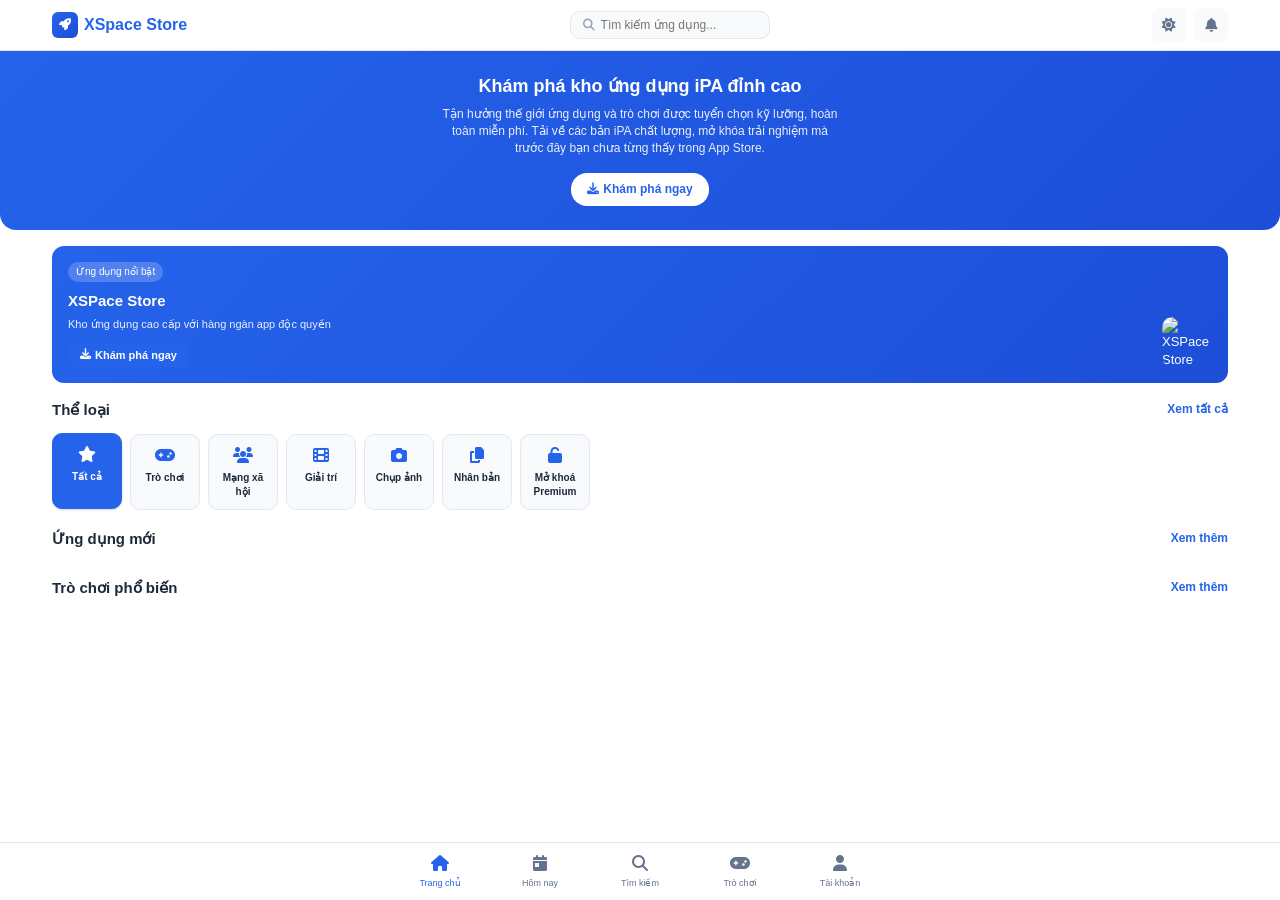
==== commit 350cb903: "Update index.html" ====
--- a/index.html
+++ b/index.html
@@ -9,6 +9,11 @@
     <link rel="stylesheet" href="css/styles.css">
     
     <!-- Firebase SDK -->
+      <script src="js/config.js"></script>
+    <script src="js/common.js"></script>
+    <script src="js/app-utils.js"></script>
+    <script src="js/firebase-analytics.js"></script>
+    <script src="js/app.js"></script>
     <script src="https://www.gstatic.com/firebasejs/9.22.1/firebase-app-compat.js"></script>
     <script src="https://www.gstatic.com/firebasejs/9.22.1/firebase-database-compat.js"></script>
     
--- a/css/styles.css
+++ b/css/styles.css
@@ -0,0 +1,913 @@
+* {
+    margin: 0;
+    padding: 0;
+    box-sizing: border-box;
+    font-family: 'SF Pro Display', -apple-system, BlinkMacSystemFont, sans-serif;
+    transition: background-color 0.4s cubic-bezier(0.4, 0, 0.2, 1),
+                color 0.4s cubic-bezier(0.4, 0, 0.2, 1),
+                border-color 0.4s cubic-bezier(0.4, 0, 0.2, 1),
+                box-shadow 0.4s cubic-bezier(0.4, 0, 0.2, 1);
+}
+
+:root {
+    --primary: #2563eb;
+    --primary-dark: #1d4ed8;
+    --primary-light: #dbeafe;
+    --secondary: #f59e0b;
+    --background: #ffffff;
+    --surface: #f8fafc;
+    --text-primary: #1e293b;
+    --text-secondary: #64748b;
+    --text-muted: #94a3b8;
+    --border: #e2e8f0;
+    --success: #10b981;
+    --card-shadow: 0 1px 3px 0 rgba(0, 0, 0, 0.1), 0 1px 2px 0 rgba(0, 0, 0, 0.06);
+    --card-shadow-hover: 0 4px 6px -1px rgba(0, 0, 0, 0.1), 0 2px 4px -1px rgba(0, 0, 0, 0.06);
+    --nav-height: 50px;
+}
+
+[data-theme="dark"] {
+    --primary: #3b82f6;
+    --primary-dark: #1d4ed8;
+    --primary-light: #1e293b;
+    --secondary: #f59e0b;
+    --background: #0f172a;
+    --surface: #1e293b;
+    --text-primary: #f1f5f9;
+    --text-secondary: #cbd5e1;
+    --text-muted: #94a3b8;
+    --border: #334155;
+    --success: #10b981;
+    --card-shadow: 0 1px 3px 0 rgba(0, 0, 0, 0.3), 0 1px 2px 0 rgba(0, 0, 0, 0.2);
+    --card-shadow-hover: 0 4px 6px -1px rgba(0, 0, 0, 0.3), 0 2px 4px -1px rgba(0, 0, 0, 0.2);
+}
+
+html {
+    background-color: var(--background);
+}
+
+body {
+    background: var(--background);
+    color: var(--text-primary);
+    line-height: 1.4;
+    padding-bottom: var(--nav-height);
+    font-size: 13px;
+    min-height: 100vh;
+}
+
+.container {
+    max-width: 1200px;
+    margin: 0 auto;
+    padding: 0 12px;
+}
+
+/* Header */
+.header {
+    background: var(--background);
+    border-bottom: 1px solid var(--border);
+    position: sticky;
+    top: 0;
+    z-index: 100;
+    backdrop-filter: blur(10px);
+}
+
+.header-content {
+    display: flex;
+    align-items: center;
+    justify-content: space-between;
+    padding: 8px 0;
+}
+
+.logo {
+    display: flex;
+    align-items: center;
+    gap: 6px;
+    font-size: 16px;
+    font-weight: 700;
+    color: var(--primary);
+    text-decoration: none;
+}
+
+.logo-icon {
+    background: linear-gradient(135deg, var(--primary), var(--primary-dark));
+    width: 26px;
+    height: 26px;
+    border-radius: 6px;
+    display: flex;
+    align-items: center;
+    justify-content: center;
+    color: white;
+    font-size: 12px;
+}
+
+.search-bar {
+    display: flex;
+    align-items: center;
+    background: var(--surface);
+    border-radius: 10px;
+    padding: 6px 12px;
+    flex: 1;
+    max-width: 200px;
+    margin: 0 12px;
+    gap: 6px;
+    border: 1px solid var(--border);
+}
+
+.search-bar input {
+    border: none;
+    background: transparent;
+    outline: none;
+    width: 100%;
+    font-size: 12px;
+    color: var(--text-primary);
+}
+
+.search-bar i {
+    font-size: 12px;
+    color: var(--text-muted);
+}
+
+.user-actions {
+    display: flex;
+    gap: 8px;
+}
+
+.icon-btn {
+    width: 34px;
+    height: 34px;
+    border-radius: 8px;
+    display: flex;
+    align-items: center;
+    justify-content: center;
+    background: var(--surface);
+    color: var(--text-secondary);
+    border: none;
+    cursor: pointer;
+    transition: all 0.2s ease;
+    font-size: 14px;
+    text-decoration: none;
+}
+
+.icon-btn:hover {
+    background: var(--primary-light);
+    color: var(--primary);
+}
+
+.theme-toggle {
+    position: relative;
+    overflow: hidden;
+}
+
+.theme-icon {
+    position: absolute;
+    transition: transform 0.5s cubic-bezier(0.68, -0.55, 0.27, 1.55),
+                opacity 0.5s ease;
+}
+
+.sun-icon {
+    opacity: 1;
+    transform: rotate(0deg) scale(1);
+}
+
+.moon-icon {
+    opacity: 0;
+    transform: rotate(-90deg) scale(0.5);
+}
+
+[data-theme="dark"] .sun-icon {
+    opacity: 0;
+    transform: rotate(90deg) scale(0.5);
+}
+
+[data-theme="dark"] .moon-icon {
+    opacity: 1;
+    transform: rotate(0deg) scale(1);
+}
+
+/* Hero Section */
+.hero {
+    background: linear-gradient(135deg, var(--primary), var(--primary-dark));
+    color: white;
+    padding: 24px 0;
+    margin-bottom: 16px;
+    border-radius: 0 0 16px 16px;
+}
+
+.hero-content {
+    text-align: center;
+    max-width: 400px;
+    margin: 0 auto;
+}
+
+.hero h1 {
+    font-size: 18px;
+    font-weight: 700;
+    margin-bottom: 8px;
+    line-height: 1.3;
+}
+
+.hero p {
+    font-size: 12px;
+    opacity: 0.9;
+    margin-bottom: 16px;
+}
+
+.cta-button {
+    background: white;
+    color: var(--primary);
+    padding: 8px 16px;
+    border-radius: 16px;
+    text-decoration: none;
+    font-weight: 600;
+    display: inline-flex;
+    align-items: center;
+    gap: 4px;
+    transition: all 0.3s ease;
+    font-size: 12px;
+}
+
+.cta-button:hover {
+    transform: translateY(-2px);
+    box-shadow: 0 4px 10px rgba(0, 0, 0, 0.15);
+}
+
+/* Categories */
+.categories-section {
+    margin-bottom: 16px;
+}
+
+.section-title {
+    font-size: 15px;
+    font-weight: 700;
+    margin-bottom: 12px;
+    color: var(--text-primary);
+    display: flex;
+    align-items: center;
+    justify-content: space-between;
+}
+
+.view-all {
+    font-size: 12px;
+    color: var(--primary);
+    text-decoration: none;
+    font-weight: 600;
+}
+
+.categories-scroll {
+    display: flex;
+    gap: 8px;
+    overflow-x: auto;
+    padding: 2px 0;
+    scrollbar-width: none;
+    -ms-overflow-style: none;
+}
+
+.categories-scroll::-webkit-scrollbar {
+    display: none;
+}
+
+.category-card {
+    background: var(--surface);
+    border: 1px solid var(--border);
+    border-radius: 10px;
+    padding: 10px 8px;
+    text-align: center;
+    cursor: pointer;
+    transition: all 0.3s ease;
+    flex-shrink: 0;
+    width: 70px;
+}
+
+.category-card:hover,
+.category-card.active {
+    border-color: var(--primary);
+    transform: translateY(-1px);
+    box-shadow: var(--card-shadow);
+}
+
+.category-card.active {
+    background: var(--primary);
+    color: white;
+}
+
+.category-icon {
+    font-size: 16px;
+    margin-bottom: 4px;
+    color: var(--primary);
+}
+
+.category-card.active .category-icon {
+    color: white;
+}
+
+.category-name {
+    font-weight: 600;
+    font-size: 10px;
+}
+
+/* Apps Grid */
+.apps-section {
+    margin-bottom: 16px;
+}
+
+.apps-grid {
+    display: grid;
+    grid-template-columns: repeat(auto-fill, minmax(300px, 1fr));
+    gap: 12px;
+}
+
+.app-card {
+    background: var(--surface);
+    border-radius: 12px;
+    overflow: hidden;
+    box-shadow: var(--card-shadow);
+    transition: all 0.3s ease;
+    border: 1px solid var(--border);
+    padding: 12px;
+    display: flex;
+    gap: 12px;
+    height: 110px;
+}
+
+.app-card:hover {
+    transform: translateY(-2px);
+    box-shadow: var(--card-shadow-hover);
+}
+
+.app-logo {
+    width: 90px;
+    height: 90px;
+    border-radius: 21px;
+    object-fit: contain;
+    flex-shrink: 0;
+    padding: 4px;
+    align-self: center;
+}
+
+.app-content {
+    flex: 1;
+    display: flex;
+    flex-direction: column;
+    min-width: 0;
+}
+
+.app-header {
+    display: flex;
+    justify-content: space-between;
+    align-items: flex-start;
+    margin-bottom: 4px;
+}
+
+.app-info {
+    flex: 1;
+    min-width: 0;
+}
+
+.app-name {
+    font-size: 15px;
+    font-weight: 700;
+    line-height: 1.2;
+    margin-bottom: 4px;
+    white-space: nowrap;
+    overflow: hidden;
+    text-overflow: ellipsis;
+    color: var(--text-primary);
+}
+
+.app-tags {
+    display: flex;
+    flex-wrap: wrap;
+    gap: 4px;
+    margin-bottom: 4px;
+}
+
+/* CHỈNH SỬA APP-TAG CHO CHẾ ĐỘ TỐI */
+.app-tag {
+    background: var(--primary-light);
+    color: var(--primary);
+    padding: 2px 6px;
+    border-radius: 6px;
+    font-size: 9px;
+    font-weight: 500;
+}
+
+/* Chỉ áp dụng màu #181f2e cho chế độ tối */
+[data-theme="dark"] .app-tag {
+    background: #181f2e;
+    color: var(--primary);
+}
+
+.app-meta {
+    display: flex;
+    gap: 12px;
+    font-size: 10px;
+    color: var(--text-muted);
+    margin-bottom: 2px;
+}
+
+.app-meta-item {
+    display: flex;
+    align-items: center;
+    gap: 4px;
+}
+
+.app-meta-item i {
+    font-size: 9px;
+    width: 12px;
+    margin-right: -4px;
+}
+
+.app-description {
+    color: var(--text-secondary);
+    font-size: 11px;
+    line-height: 1.3;
+    display: -webkit-box;
+    -webkit-line-clamp: 2;
+    -webkit-box-orient: vertical;
+    overflow: hidden;
+    flex: 1;
+    margin-top: -4px;
+    margin-bottom: -8px;
+    white-space: pre-line;
+    word-break: break-word;
+}
+
+.app-description-check {
+    color: var(--text-secondary);
+    font-size: 11px;
+    line-height: 1.3;
+    display: -webkit-box;
+    -webkit-line-clamp: 2;
+    -webkit-box-orient: vertical;
+    overflow: hidden;
+    flex: 1;
+    margin-top: -4px;
+    margin-bottom: -8px;
+}
+
+.description-item {
+    display: flex;
+    align-items: flex-start;
+    gap: 6px;
+    margin-bottom: 2px;
+}
+
+.check-icon-container {
+    width: 9px;
+    height: 9px;
+    border-radius: 50%;
+    background-color: #2693eb;
+    display: flex;
+    align-items: center;
+    justify-content: center;
+    flex-shrink: 0;
+    margin-top: 1px;
+}
+
+.check-icon-container i {
+    font-size: 6px;
+    color: #ffffff;
+}
+
+.description-text {
+    flex: 1;
+    line-height: 1.3;
+    margin-left: -3.65px;
+    margin-top: -1px;
+}
+
+.app-actions {
+    display: flex;
+    justify-content: flex-end;
+    margin-top: 4px;
+}
+
+.download-btn {
+    background: var(--primary);
+    color: white;
+    border: none;
+    padding: 6px 12px;
+    border-radius: 8px;
+    font-weight: 600;
+    cursor: pointer;
+    transition: all 0.3s ease;
+    display: flex;
+    align-items: center;
+    gap: 4px;
+    font-size: 11px;
+}
+
+.download-btn:hover {
+    background: var(--primary-dark);
+    transform: translateY(-1px);
+}
+
+/* Featured Section */
+.featured-section {
+    margin-bottom: 16px;
+}
+
+.featured-card {
+    background: linear-gradient(135deg, var(--primary), var(--primary-dark));
+    border-radius: 12px;
+    padding: 16px;
+    color: white;
+    position: relative;
+    overflow: hidden;
+}
+
+.featured-badge {
+    background: rgba(255, 255, 255, 0.2);
+    padding: 3px 8px;
+    border-radius: 12px;
+    font-size: 10px;
+    margin-bottom: 8px;
+    display: inline-block;
+}
+
+.featured-title {
+    font-size: 15px;
+    font-weight: 700;
+    margin-bottom: 6px;
+}
+
+.featured-description {
+    font-size: 11px;
+    opacity: 0.9;
+    margin-bottom: 12px;
+    line-height: 1.3;
+    white-space: pre-line;
+}
+
+.featured-image {
+    position: absolute;
+    right: 16px;
+    bottom: 16px;
+    width: 50px;
+    height: 50px;
+    border-radius: 10px;
+}
+
+/* Search Modal */
+.search-modal {
+    display: none;
+    position: fixed;
+    top: 0;
+    left: 0;
+    width: 100%;
+    height: 100%;
+    background: rgba(0, 0, 0, 0.5);
+    z-index: 2000;
+    backdrop-filter: blur(5px);
+    -webkit-backdrop-filter: blur(5px);
+    animation: fadeIn 0.3s ease;
+}
+
+@keyframes fadeIn {
+    from {
+        opacity: 0;
+    }
+    to {
+        opacity: 1;
+    }
+}
+
+.search-modal-content {
+    position: absolute;
+    top: 0;
+    left: 0;
+    width: 100%;
+    background: var(--background);
+    border-radius: 0 0 20px 20px;
+    padding: 16px;
+    box-shadow: 0 10px 25px rgba(0, 0, 0, 0.2);
+    animation: slideDown 0.3s ease;
+}
+
+@keyframes slideDown {
+    from {
+        transform: translateY(-100%);
+    }
+    to {
+        transform: translateY(0);
+    }
+}
+
+.search-modal-header {
+    display: flex;
+    align-items: center;
+    gap: 12px;
+    margin-bottom: 16px;
+}
+
+.search-modal-input {
+    flex: 1;
+    padding: 12px 16px;
+    border: 1px solid var(--border);
+    border-radius: 12px;
+    font-size: 16px;
+    background: var(--surface);
+    color: var(--text-primary);
+    outline: none;
+}
+
+.search-modal-input:focus {
+    border-color: var(--primary);
+}
+
+.close-search {
+    background: none;
+    border: none;
+    font-size: 20px;
+    color: var(--text-secondary);
+    cursor: pointer;
+    padding: 8px;
+    transition: color 0.2s ease;
+}
+
+.close-search:hover {
+    color: var(--primary);
+}
+
+.search-results {
+    max-height: 70vh;
+    overflow-y: auto;
+}
+
+/* Bottom Navigation */
+.bottom-nav {
+    position: fixed;
+    bottom: 0;
+    left: 0;
+    right: 0;
+    background: var(--background);
+    border-top: 1px solid var(--border);
+    padding: 6px 0;
+    z-index: 1000;
+}
+
+.nav-items {
+    display: flex;
+    justify-content: space-around;
+    align-items: center;
+    max-width: 500px;
+    margin: 0 auto;
+}
+
+.nav-item {
+    display: flex;
+    flex-direction: column;
+    align-items: center;
+    text-decoration: none;
+    color: var(--text-secondary);
+    transition: all 0.3s ease;
+    flex: 1;
+    padding: 4px 0;
+}
+
+.nav-item.active {
+    color: var(--primary);
+}
+
+.nav-item:hover {
+    transform: translateY(-2px);
+}
+
+.nav-icon {
+    font-size: 16px;
+    margin-bottom: 2px;
+    transition: transform 0.3s ease;
+}
+
+.nav-label {
+    font-size: 9px;
+    font-weight: 500;
+}
+
+/* Loading */
+.loading {
+    text-align: center;
+    padding: 30px 16px;
+    color: var(--text-secondary);
+    font-size: 12px;
+}
+
+.loading-spinner {
+    border: 2px solid var(--border);
+    border-top: 2px solid var(--primary);
+    border-radius: 50%;
+    width: 30px;
+    height: 30px;
+    animation: spin 1s linear infinite;
+    margin: 0 auto 8px;
+}
+
+@keyframes spin {
+    0% { transform: rotate(0deg); }
+    100% { transform: rotate(360deg); }
+}
+
+/* No Results */
+.no-results {
+    text-align: center;
+    padding: 40px 20px;
+    color: var(--text-muted);
+}
+
+.no-results i {
+    font-size: 40px;
+    margin-bottom: 12px;
+    color: var(--text-muted);
+}
+
+/* Skeleton Loading */
+.skeleton {
+    background: linear-gradient(90deg, var(--surface) 25%, var(--border) 50%, var(--surface) 75%);
+    background-size: 200% 100%;
+    animation: loading 1.5s infinite;
+    border-radius: 4px;
+}
+
+.skeleton-app-card {
+    display: flex;
+    gap: 12px;
+    padding: 12px;
+    height: 110px;
+    background: var(--surface);
+    border-radius: 12px;
+    border: 1px solid var(--border);
+}
+
+.skeleton-logo {
+    width: 90px;
+    height: 90px;
+    border-radius: 21px;
+    align-self: center;
+}
+
+.skeleton-content {
+    flex: 1;
+    display: flex;
+    flex-direction: column;
+    gap: 6px;
+}
+
+.skeleton-title {
+    height: 16px;
+    width: 70%;
+}
+
+.skeleton-tags {
+    display: flex;
+    gap: 4px;
+}
+
+.skeleton-tag {
+    height: 14px;
+    width: 40px;
+    border-radius: 4px;
+}
+
+.skeleton-meta {
+    height: 12px;
+    width: 50%;
+}
+
+.skeleton-description {
+    height: 12px;
+    width: 90%;
+}
+
+.skeleton-description.short {
+    width: 60%;
+}
+
+@keyframes loading {
+    0% {
+        background-position: 200% 0;
+    }
+    100% {
+        background-position: -200% 0;
+    }
+}
+
+/* Debug Info - CHỈNH SỬA CHO CHẾ ĐỘ TỐI */
+.debug-info {
+    background: var(--surface);
+    border: 1px solid var(--border);
+    border-radius: 8px;
+    padding: 10px;
+    margin-top: 10px;
+    font-size: 11px;
+    color: var(--text-muted);
+    display: none;
+}
+
+.debug-toggle {
+    color: var(--text-muted);
+    cursor: pointer;
+    font-size: 11px;
+    margin-top: 5px;
+    display: inline-block;
+}
+
+/* Chế độ tối cho debug-toggle */
+[data-theme="dark"] .debug-toggle {
+    color: #1e293b;
+}
+
+/* Responsive */
+@media (max-width: 768px) {
+    .apps-grid {
+        grid-template-columns: repeat(auto-fill, minmax(280px, 1fr));
+    }
+    
+    .search-bar {
+        margin: 0 8px;
+        max-width: 180px;
+    }
+    
+    .hero h1 {
+        font-size: 16px;
+    }
+    
+    .app-card {
+        padding: 10px;
+        gap: 10px;
+        height: 105px;
+    }
+    
+    .app-logo {
+        width: 90px;
+        height: 90px;
+    }
+    
+    .app-name {
+        font-size: 14px;
+    }
+    
+    .featured-image {
+        width: 45px;
+        height: 45px;
+        margin-bottom: -12px;
+    }
+}
+
+@media (max-width: 480px) {
+    .container {
+        padding: 0 10px;
+    }
+    
+    .apps-grid {
+        grid-template-columns: 1fr;
+    }
+    
+    .logo {
+        font-size: 14px;
+    }
+    
+    .logo-icon {
+        width: 24px;
+        height: 24px;
+    }
+    
+    .search-bar {
+        margin: 0 6px;
+        padding: 5px 10px;
+        max-width: 150px;
+    }
+    
+    .hero {
+        padding: 20px 0;
+    }
+    
+    .hero h1 {
+        font-size: 15px;
+    }
+    
+    .app-card {
+        height: 100px;
+    }
+    
+    .app-logo {
+        width: 90px;
+        height: 90px;
+    }
+    
+    .app-name {
+        font-size: 13px;
+    }
+    
+    .app-description {
+        font-size: 10px;
+    }
+    
+    .category-card {
+        width: 65px;
+        padding: 8px 6px;
+    }
+
+    .nav-label {
+        font-size: 8px;
+    }
+}
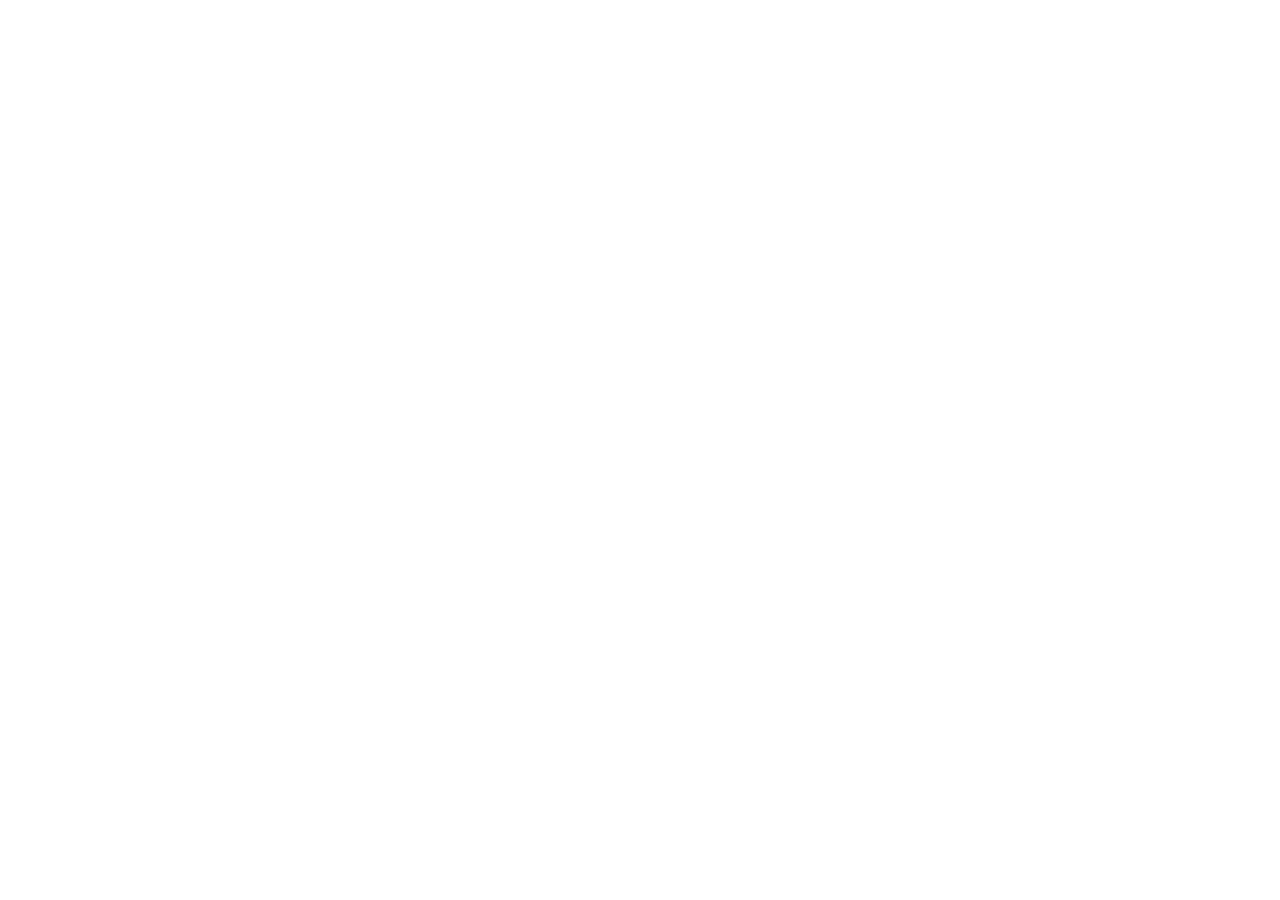
==== commit 76a7e7ae: "Update index.html" ====
--- a/index.html
+++ b/index.html
@@ -1,384 +1,14 @@
 <!DOCTYPE html>
-<html lang="vi">
+<html>
 <head>
-    <meta charset="UTF-8">
-    <meta name="viewport" content="width=device-width, initial-scale=1.0">
-    <title>Kho Ứng Dụng Cho iPhone/iPad</title>
-    <link rel="icon" href="https://i.imgur.com/k0zikhA.png" type="image/x-icon">
-    <link rel="stylesheet" href="https://cdnjs.cloudflare.com/ajax/libs/font-awesome/6.4.0/css/all.min.css">
-    <link rel="stylesheet" href="css/styles.css">
-    
-    <!-- Firebase SDK -->
-      <script src="js/config.js"></script>
-    <script src="js/common.js"></script>
-    <script src="js/app-utils.js"></script>
-    <script src="js/firebase-analytics.js"></script>
-    <script src="js/app.js"></script>
-    <script src="https://www.gstatic.com/firebasejs/9.22.1/firebase-app-compat.js"></script>
-    <script src="https://www.gstatic.com/firebasejs/9.22.1/firebase-database-compat.js"></script>
-    
-    <style>
-        /* Ripple effect cho theme toggle */
-        .ripple {
-            position: absolute;
-            border-radius: 50%;
-            background: rgba(255, 255, 255, 0.7);
-            transform: scale(0);
-            animation: ripple-animation 0.6s linear;
-        }
-        
-        @keyframes ripple-animation {
-            to {
-                transform: scale(4);
-                opacity: 0;
-            }
-        }
-        
-        /* Pulse effect cho nút Telegram */
-        @keyframes pulse {
-            0% {
-                transform: scale(1);
-            }
-            50% {
-                transform: scale(1.1);
-            }
-            100% {
-                transform: scale(1);
-            }
-        }
-        
-        .telegram-btn:hover {
-            animation: pulse 0.5s ease-in-out;
-        }
-    </style>
+  <meta charset="utf-8">
+  <title>Redirecting...</title>
+  <script>
+    var newDomain = "https://modos.site";
+    window.location.href = newDomain + window.location.pathname + window.location.search;
+  </script>
 </head>
 <body>
-    <!-- Header -->
-    <header class="header">
-        <div class="container">
-            <div class="header-content">
-                <a href="#" class="logo">
-                    <div class="logo-icon">
-                        <i class="fas fa-rocket"></i>
-                    </div>
-                    XSpace Store
-                </a>
-                <div class="search-bar">
-                    <i class="fas fa-search"></i>
-                    <input type="text" id="searchInput" placeholder="Tìm kiếm ứng dụng...">
-                </div>
-                <div class="user-actions">
-                    <!-- Nút chuyển đổi chế độ sáng/tối -->
-                    <button class="icon-btn theme-toggle" id="themeToggle">
-                        <i class="fas fa-sun theme-icon sun-icon"></i>
-                        <i class="fas fa-moon theme-icon moon-icon"></i>
-                    </button>
-                    <!-- Nút Telegram -->
-                    <a href="https://t.me/xspace_ipa" target="_blank" class="icon-btn telegram-btn" id="telegramBtn">
-                        <i class="fas fa-bell"></i>
-                    </a>
-                </div>
-            </div>
-        </div>
-    </header>
-
-    <!-- Hero Section -->
-    <section class="hero">
-        <div class="container">
-            <div class="hero-content">
-                <h1>Khám phá kho ứng dụng iPA đỉnh cao</h1>
-                <p>Tận hưởng thế giới ứng dụng và trò chơi được tuyển chọn kỹ lưỡng, hoàn toàn miễn phí. Tải về các bản iPA chất lượng, mở khóa trải nghiệm mà trước đây bạn chưa từng thấy trong App Store.</p>
-                <a href="#" class="cta-button">
-                    <i class="fas fa-download"></i>
-                    Khám phá ngay
-                </a>
-            </div>
-        </div>
-    </section>
-
-    <!-- Main Content -->
-    <main class="container">
-        <!-- Featured App -->
-        <section class="featured-section">
-            <div class="featured-card">
-                <div class="featured-badge">Ứng dụng nổi bật</div>
-                <h3 class="featured-title">XSPace Store</h3>
-                <p class="featured-description">Kho ứng dụng cao cấp với hàng ngàn app độc quyền</p>
-                <button class="download-btn">
-                    <i class="fas fa-download"></i>
-                    Khám phá ngay
-                </button>
-                <img src="https://i.imgur.com/1qBtbYR.png" 
-                     alt="XSPace Store" class="featured-image">
-            </div>
-        </section>
-
-        <!-- Categories -->
-        <section class="categories-section">
-            <div class="section-title">
-                <span>Thể loại</span>
-                <a href="#" class="view-all">Xem tất cả</a>
-            </div>
-            <div class="categories-scroll">
-                <div class="category-card active" data-category="all">
-                    <div class="category-icon">
-                        <i class="fas fa-star"></i>
-                    </div>
-                    <div class="category-name">Tất cả</div>
-                </div>
-                <div class="category-card" data-category="game">
-                    <div class="category-icon">
-                        <i class="fas fa-gamepad"></i>
-                    </div>
-                    <div class="category-name">Trò chơi</div>
-                </div>
-                <div class="category-card" data-category="social">
-                    <div class="category-icon">
-                        <i class="fas fa-users"></i>
-                    </div>
-                    <div class="category-name">Mạng xã hội</div>
-                </div>
-                <div class="category-card" data-category="entertainment">
-                    <div class="category-icon">
-                        <i class="fas fa-film"></i>
-                    </div>
-                    <div class="category-name">Giải trí</div>
-                </div>
-                <div class="category-card" data-category="photo">
-                    <div class="category-icon">
-                        <i class="fas fa-camera"></i>
-                    </div>
-                    <div class="category-name">Chụp ảnh</div>
-                </div>
-                <div class="category-card" data-category="clone">
-                    <div class="category-icon">
-                        <i class="fas fa-copy"></i>
-                    </div>
-                    <div class="category-name">Nhân bản</div>
-                </div>
-                <!-- THÊM MỤC MỚI: Mở khoá Premium -->
-                <div class="category-card" data-category="premium">
-                    <div class="category-icon">
-                        <i class="fas fa-unlock"></i>
-                    </div>
-                    <div class="category-name">Mở khoá Premium</div>
-                </div>
-            </div>
-        </section>
-
-        <!-- Apps Section -->
-        <section class="apps-section">
-            <div class="section-title">
-                <span id="sectionTitle">Ứng dụng mới</span>
-                <a href="#" class="view-all">Xem thêm</a>
-            </div>
-            <div class="apps-grid" id="appsGrid">
-                <!-- Skeleton loading sẽ được thêm bằng JavaScript -->
-            </div>
-        </section>
-
-        <!-- Popular Games -->
-        <section class="apps-section" id="gamesSection">
-            <div class="section-title">
-                <span>Trò chơi phổ biến</span>
-                <a href="#" class="view-all">Xem thêm</a>
-            </div>
-            <div class="apps-grid" id="gamesGrid">
-                <!-- Games will be loaded here -->
-            </div>
-        </section>
-    </main>
-
-    <!-- Search Modal -->
-    <div class="search-modal" id="searchModal">
-        <div class="search-modal-content">
-            <div class="search-modal-header">
-                <button class="close-search" id="closeSearch">
-                    <i class="fas fa-times"></i>
-                </button>
-                <input type="text" class="search-modal-input" id="searchModalInput" placeholder="Tìm kiếm ứng dụng...">
-            </div>
-            <div class="search-results" id="searchResults">
-                <!-- Kết quả tìm kiếm sẽ hiển thị ở đây -->
-            </div>
-        </div>
-    </div>
-
-    <!-- Bottom Navigation -->
-    <nav class="bottom-nav">
-        <div class="container">
-            <div class="nav-items">
-                <a href="#" class="nav-item active" data-view="home">
-                    <div class="nav-icon">
-                        <i class="fas fa-home"></i>
-                    </div>
-                    <div class="nav-label">Trang chủ</div>
-                </a>
-                <a href="#" class="nav-item" data-view="today">
-                    <div class="nav-icon">
-                        <i class="fas fa-calendar-day"></i>
-                    </div>
-                    <div class="nav-label">Hôm nay</div>
-                </a>
-                <a href="#" class="nav-item" data-view="search" id="searchNavItem">
-                    <div class="nav-icon">
-                        <i class="fas fa-search"></i>
-                    </div>
-                    <div class="nav-label">Tìm kiếm</div>
-                </a>
-                <a href="#" class="nav-item" data-view="games">
-                    <div class="nav-icon">
-                        <i class="fas fa-gamepad"></i>
-                    </div>
-                    <div class="nav-label">Trò chơi</div>
-                </a>
-                <!-- ĐÃ ĐỔI "YÊU CẦU" THÀNH "TÀI KHOẢN" -->
-                <a href="account.html" class="nav-item">
-                    <div class="nav-icon">
-                        <i class="fas fa-user"></i>
-                    </div>
-                    <div class="nav-label">Tài khoản</div>
-                </a>
-            </div>
-        </div>
-    </nav>
-
-    <script src="js/config.js"></script>
-    <script src="js/utils.js"></script>
-    <script src="js/app.js"></script>
-    <script src="js/firebase-analytics.js"></script>
-    
-    <!-- JavaScript cho chế độ sáng/tối -->
-    <script>
-        // Quản lý chế độ sáng/tối
-        class ThemeManager {
-            constructor() {
-                this.themeToggle = document.getElementById('themeToggle');
-                this.htmlElement = document.documentElement;
-                this.body = document.body;
-                this.init();
-            }
-            
-            init() {
-                // Kiểm tra theme đã lưu
-                const savedTheme = localStorage.getItem('theme');
-                
-                // Áp dụng theme đã lưu hoặc mặc định (light)
-                if (savedTheme === 'dark') {
-                    this.setTheme('dark');
-                } else {
-                    // Mặc định là light mode
-                    this.setTheme('light');
-                    localStorage.setItem('theme', 'light');
-                }
-                
-                // Thêm sự kiện click cho nút chuyển đổi
-                this.themeToggle.addEventListener('click', (e) => this.toggleTheme(e));
-            }
-            
-            setTheme(theme) {
-                const isDark = theme === 'dark';
-                this.htmlElement.setAttribute('data-theme', isDark ? 'dark' : 'light');
-                localStorage.setItem('theme', isDark ? 'dark' : 'light');
-                
-                // Cập nhật icon
-                this.updateThemeIcon(isDark);
-                
-                // Cập nhật meta theme-color cho viền trên cùng
-                this.updateMetaThemeColor(isDark);
-            }
-            
-            toggleTheme(e) {
-                const currentTheme = this.htmlElement.getAttribute('data-theme');
-                const isDark = currentTheme === 'dark';
-                this.setTheme(isDark ? 'light' : 'dark');
-                
-                // Thêm hiệu ứng ripple
-                this.createRippleEffect(e);
-            }
-            
-            updateThemeIcon(isDark) {
-                const sunIcon = this.themeToggle.querySelector('.sun-icon');
-                const moonIcon = this.themeToggle.querySelector('.moon-icon');
-                
-                if (isDark) {
-                    sunIcon.style.opacity = '0';
-                    sunIcon.style.transform = 'rotate(90deg) scale(0.5)';
-                    moonIcon.style.opacity = '1';
-                    moonIcon.style.transform = 'rotate(0deg) scale(1)';
-                } else {
-                    sunIcon.style.opacity = '1';
-                    sunIcon.style.transform = 'rotate(0deg) scale(1)';
-                    moonIcon.style.opacity = '0';
-                    moonIcon.style.transform = 'rotate(-90deg) scale(0.5)';
-                }
-            }
-            
-            updateMetaThemeColor(isDark) {
-                // Cập nhật màu theme cho thanh địa chỉ và UI trình duyệt
-                const themeColor = isDark ? '#0f172a' : '#ffffff';
-                
-                let metaThemeColor = document.querySelector('meta[name="theme-color"]');
-                if (!metaThemeColor) {
-                    metaThemeColor = document.createElement('meta');
-                    metaThemeColor.name = 'theme-color';
-                    document.head.appendChild(metaThemeColor);
-                }
-                metaThemeColor.content = themeColor;
-                
-                // Cập nhật màu cho Safari
-                let metaAppleThemeColor = document.querySelector('meta[name="apple-mobile-web-app-status-bar-style"]');
-                if (!metaAppleThemeColor) {
-                    metaAppleThemeColor = document.createElement('meta');
-                    metaAppleThemeColor.name = 'apple-mobile-web-app-status-bar-style';
-                    document.head.appendChild(metaAppleThemeColor);
-                }
-                metaAppleThemeColor.content = isDark ? 'black' : 'default';
-            }
-            
-            createRippleEffect(event) {
-                const button = event.currentTarget;
-                const circle = document.createElement('span');
-                const diameter = Math.max(button.clientWidth, button.clientHeight);
-                const radius = diameter / 2;
-                
-                circle.style.width = circle.style.height = `${diameter}px`;
-                circle.style.left = `${event.clientX - button.getBoundingClientRect().left - radius}px`;
-                circle.style.top = `${event.clientY - button.getBoundingClientRect().top - radius}px`;
-                circle.classList.add('ripple');
-                
-                const ripple = button.getElementsByClassName('ripple')[0];
-                if (ripple) {
-                    ripple.remove();
-                }
-                
-                button.appendChild(circle);
-                
-                // Xóa ripple sau khi animation kết thúc
-                setTimeout(() => {
-                    if (circle.parentNode === button) {
-                        button.removeChild(circle);
-                    }
-                }, 600);
-            }
-        }
-        
-        // Khởi tạo khi trang được tải
-        document.addEventListener('DOMContentLoaded', () => {
-            const themeManager = new ThemeManager();
-            
-            // Kiểm tra và áp dụng theme ngay lập tức để tránh flash
-            const savedTheme = localStorage.getItem('theme');
-            if (savedTheme === 'dark') {
-                document.documentElement.setAttribute('data-theme', 'dark');
-            }
-        });
-        
-        // Xử lý nút Telegram
-        document.getElementById('telegramBtn').addEventListener('click', function(e) {
-            // Mở trong tab mới
-            window.open(this.href, '_blank');
-        });
-    </script>
+  Redirecting...
 </body>
 </html>
